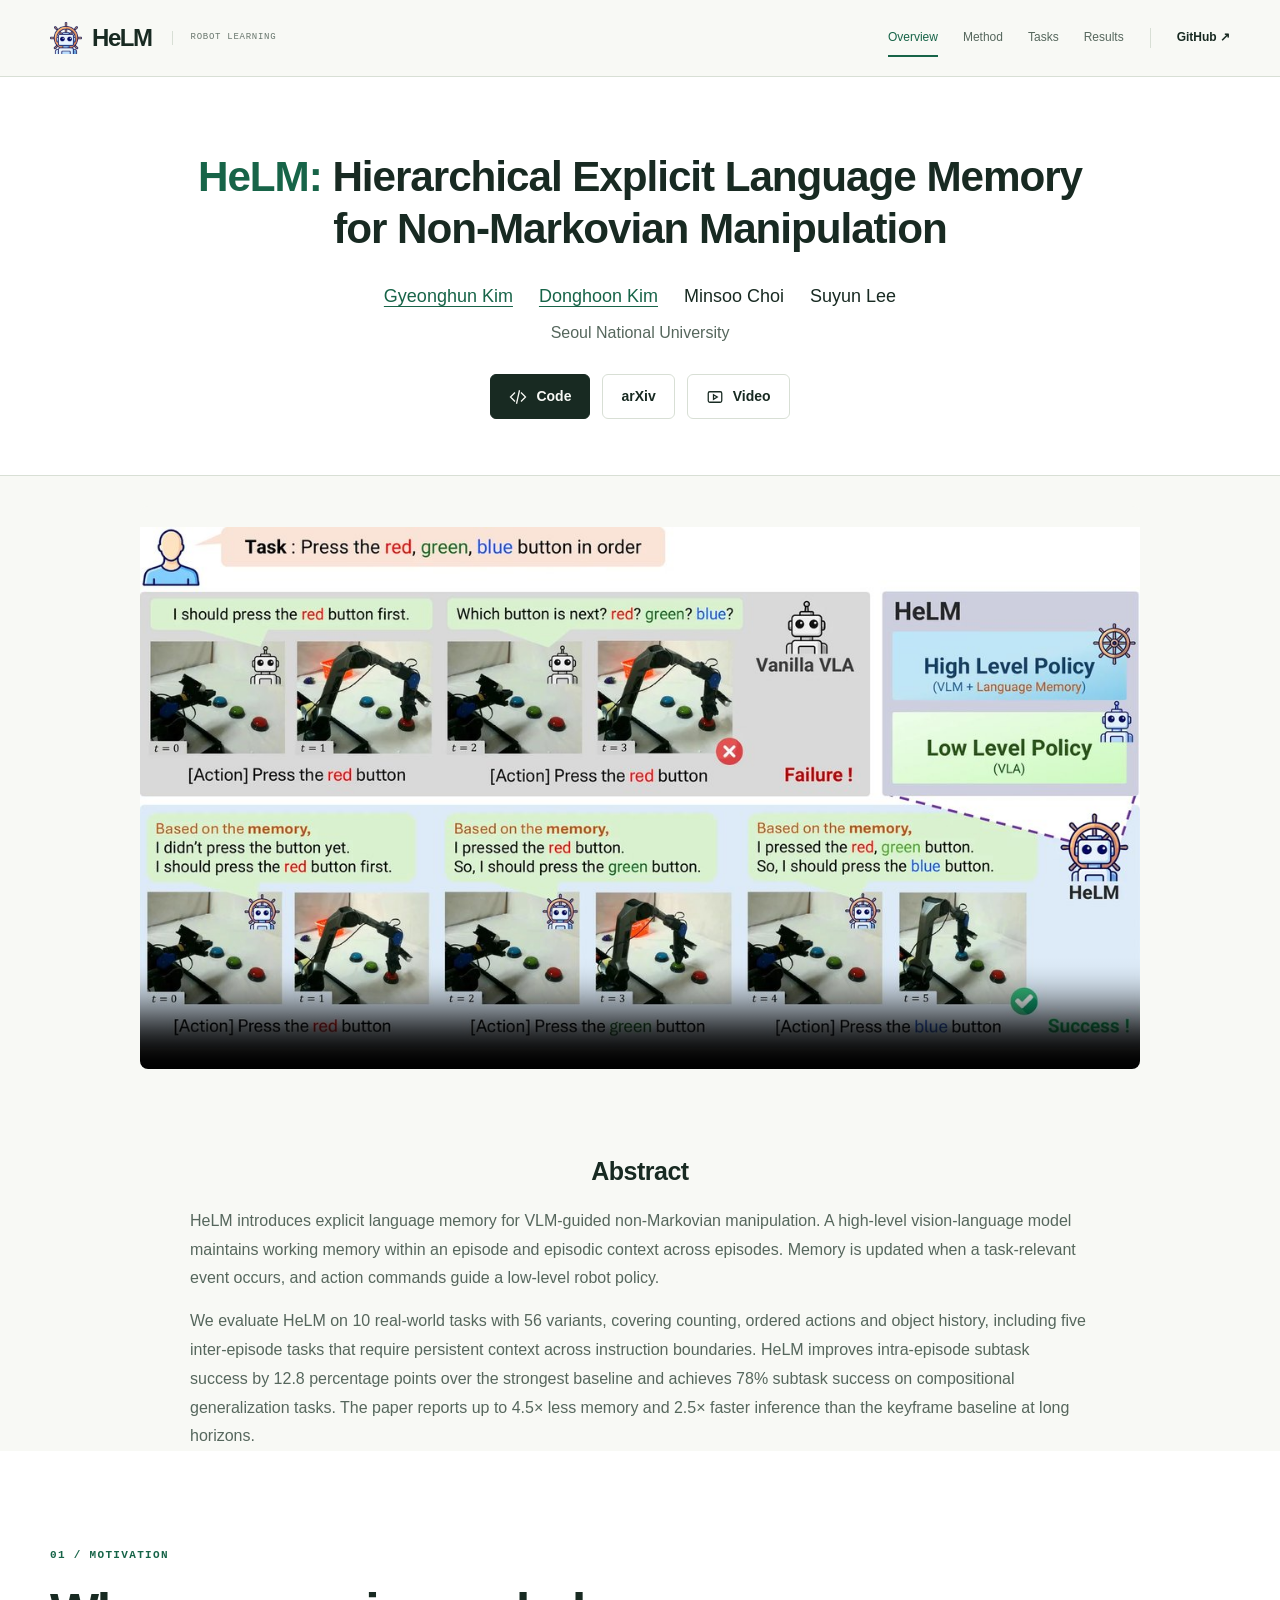
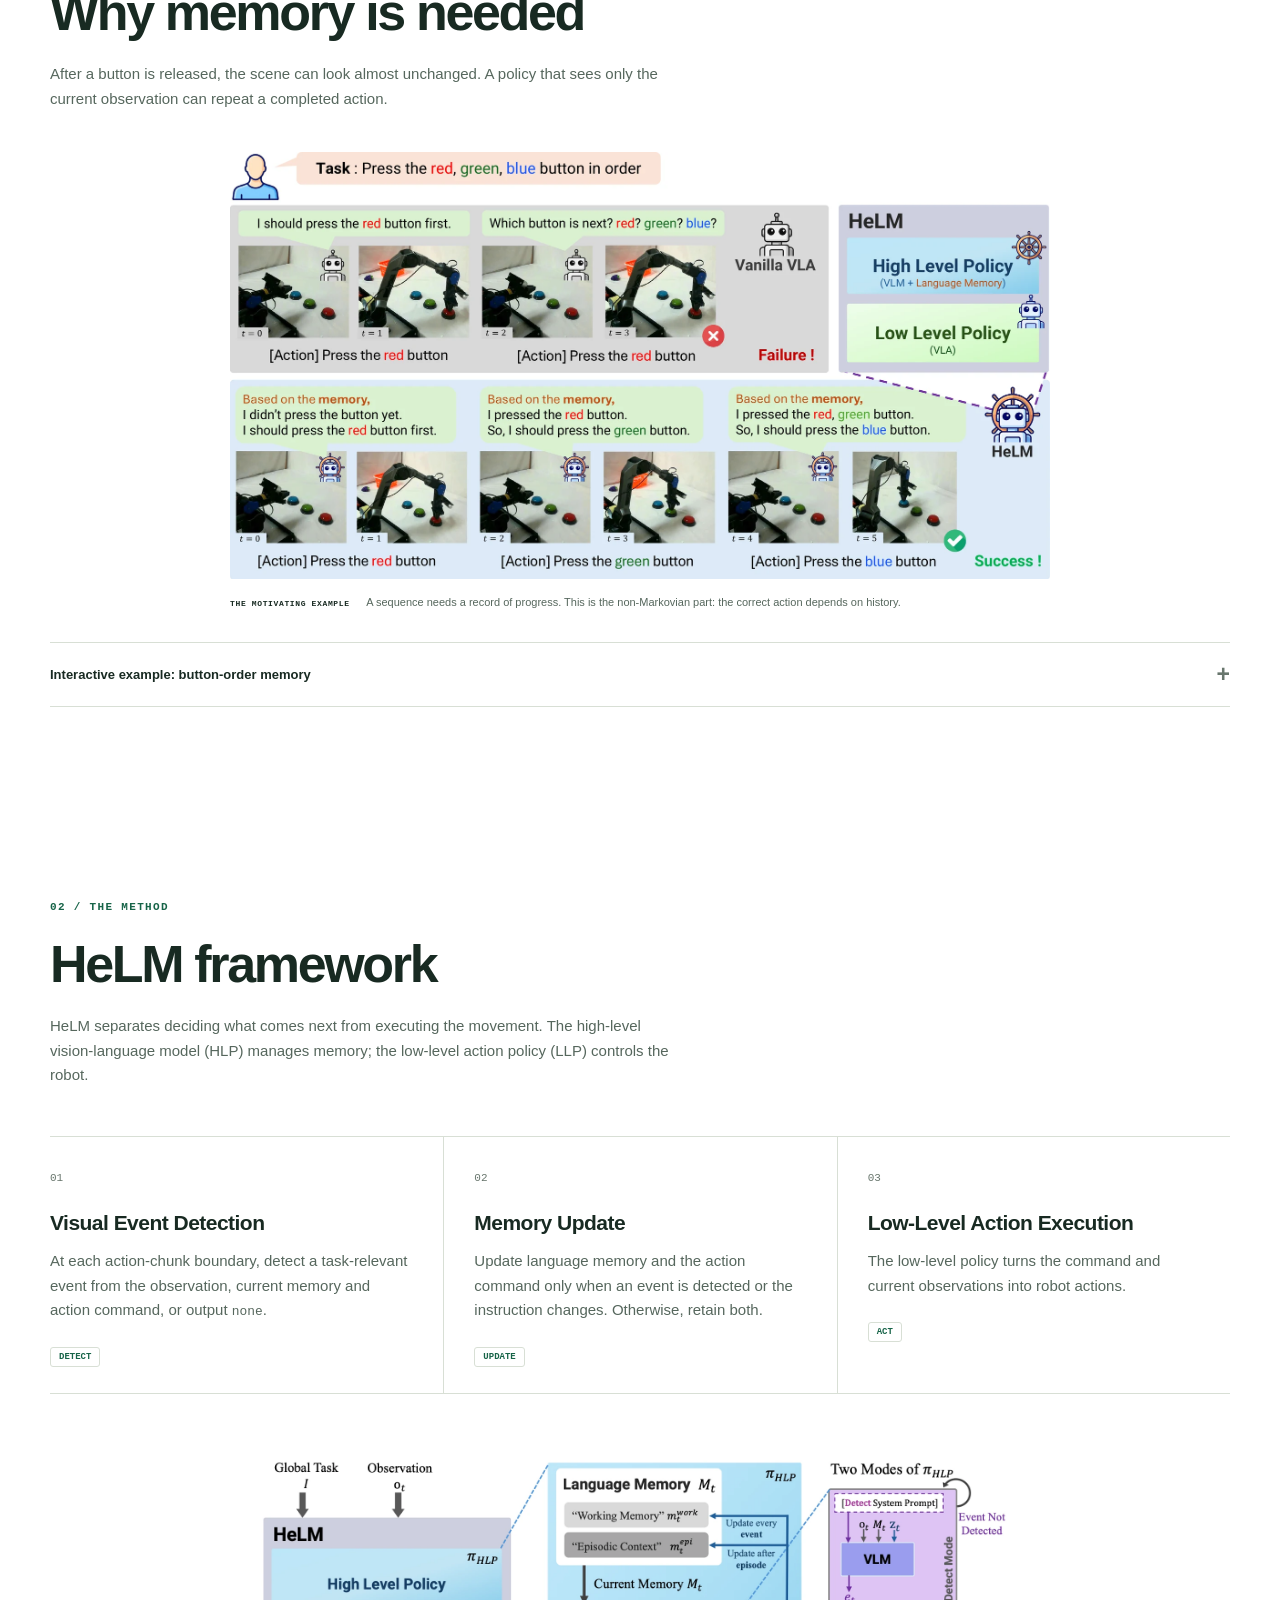
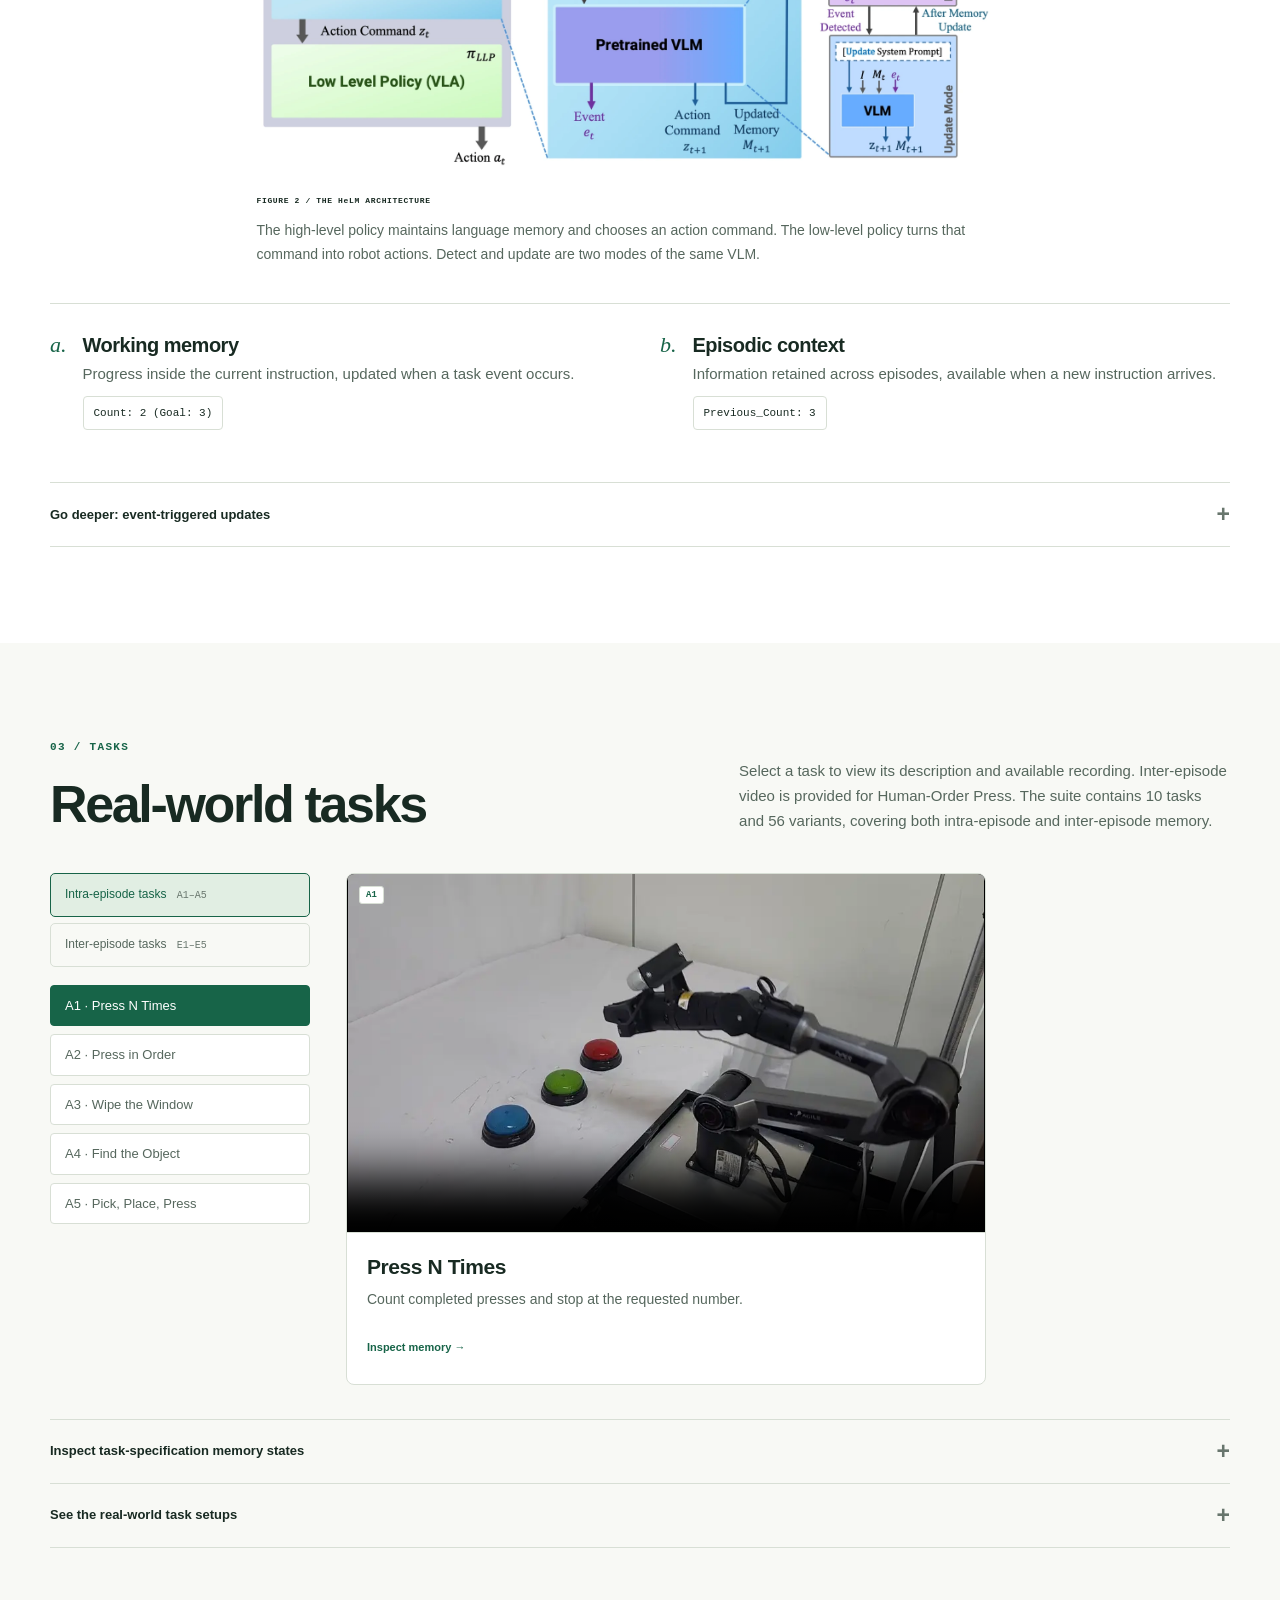
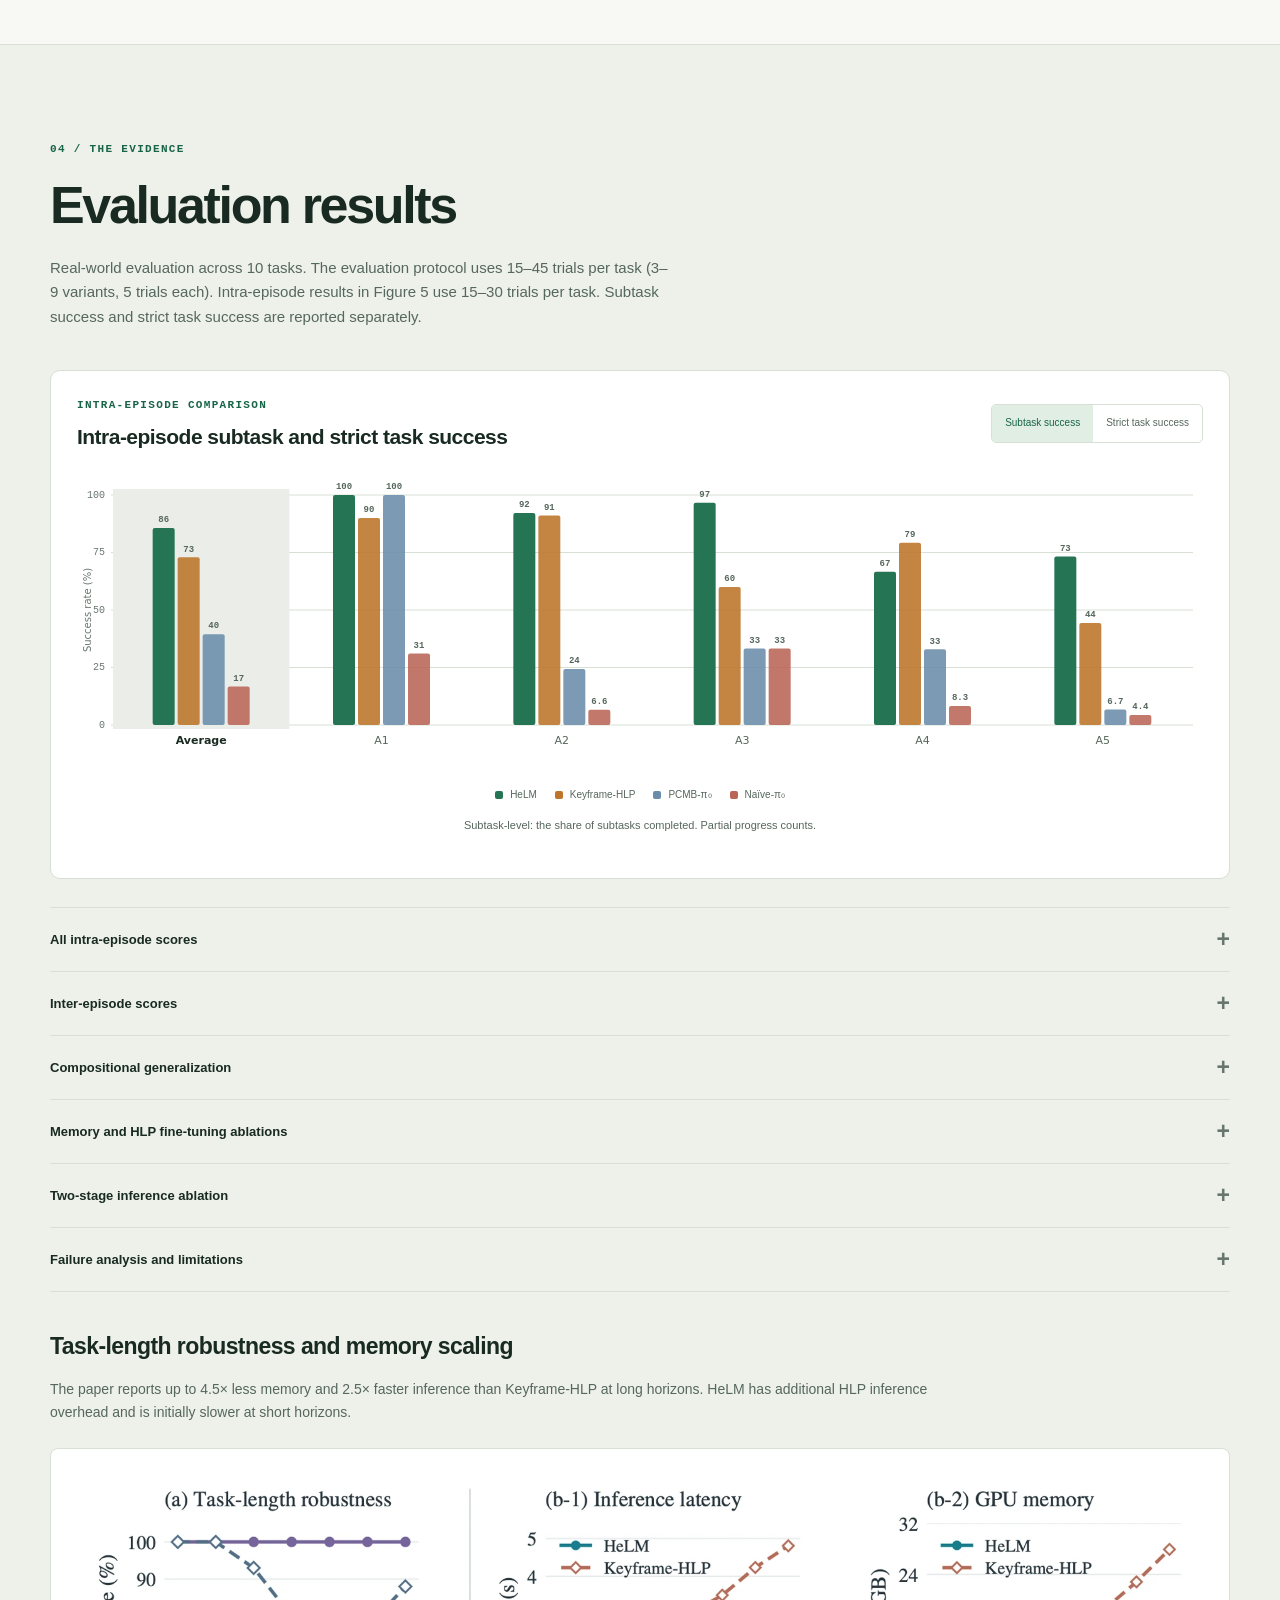
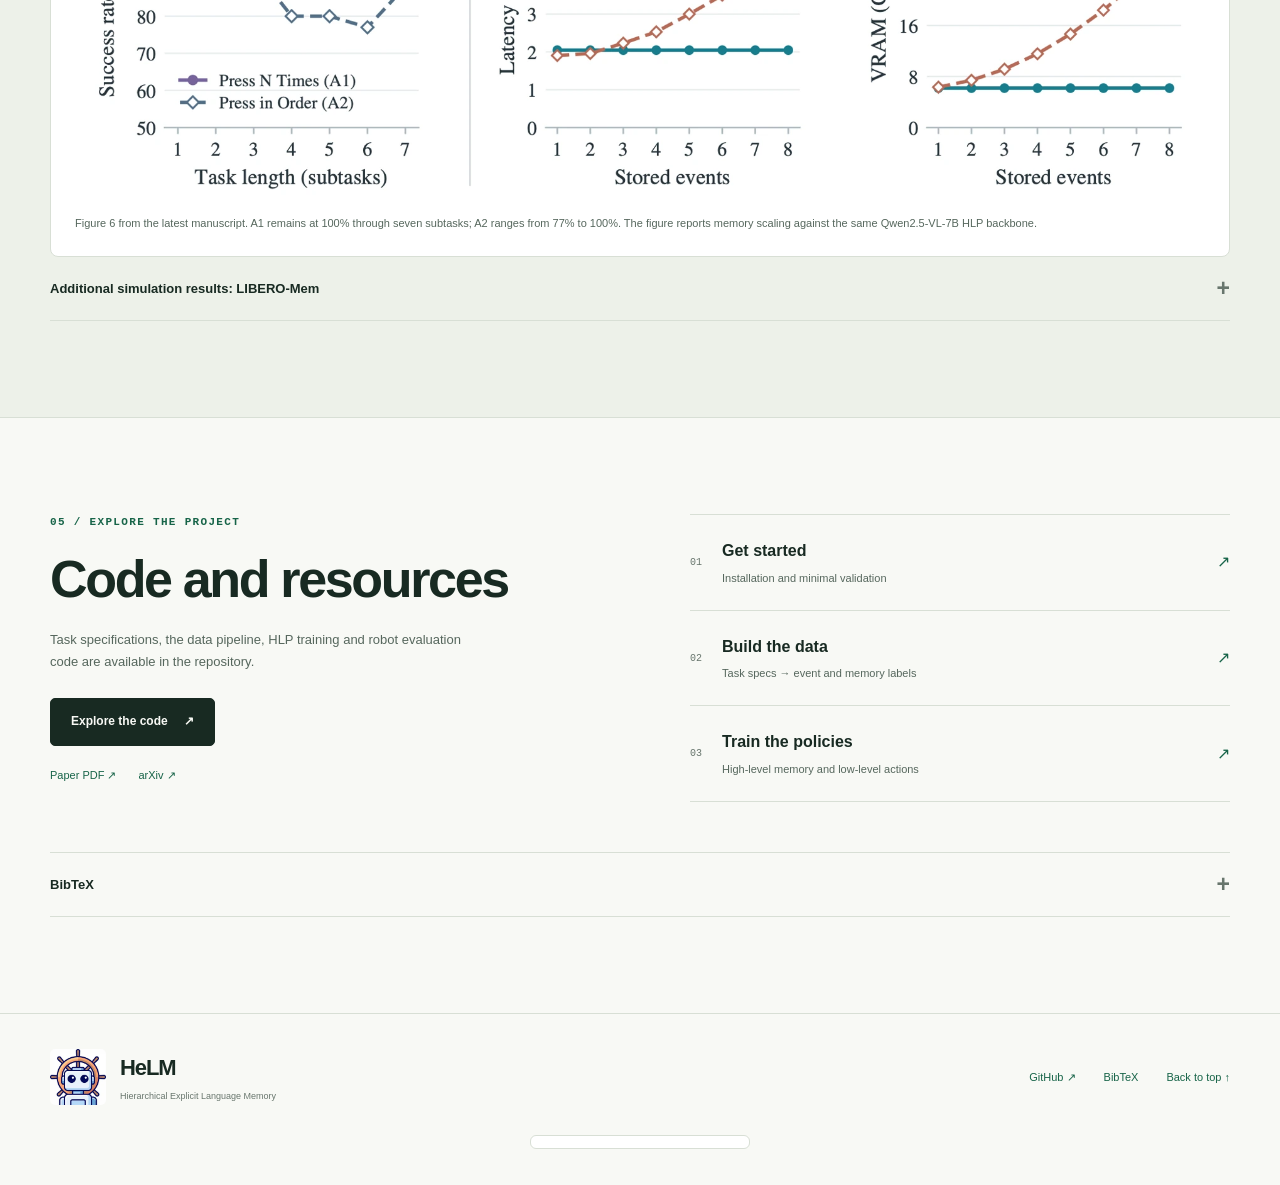
==== docs/index.html @ 1fb37752 "Refine HeLM project page layout and method terminology" ====
<!DOCTYPE html>
<html lang="en">
<head>
<meta charset="utf-8">
<meta name="viewport" content="width=device-width, initial-scale=1">
<meta name="color-scheme" content="light">
<title>HeLM: Hierarchical Explicit Language Memory for Non-Markovian Manipulation</title>
<meta name="description" content="HeLM establishes explicit natural language as a memory representation for VLA-based robot manipulation, with a working-episodic structure and event-triggered updates.">

<!-- og:image must be an absolute URL — scrapers do not resolve relative paths.
     It is also a JPEG rather than the WebP source, since some scrapers
     (LinkedIn in particular) still do not render WebP previews. -->
<meta property="og:type" content="website">
<meta property="og:url" content="https://kimspacehuni.github.io/HeLM/">
<meta property="og:title" content="HeLM: Hierarchical Explicit Language Memory for Non-Markovian Manipulation">
<meta property="og:description" content="Explicit language as a memory representation for VLA-based manipulation. 12.8 percentage points higher intra-episode subtask success than the strongest baseline, 78% compositional generalization, and up to 4.5x less memory at long horizons.">
<meta property="og:image" content="https://kimspacehuni.github.io/HeLM/static/images/og_card.jpg">
<meta property="og:image:width" content="1200">
<meta property="og:image:height" content="626">
<meta property="og:image:alt" content="A vanilla VLA presses the red button twice and fails, while HeLM tracks progress in language memory and completes the red-green-blue sequence.">
<meta name="twitter:card" content="summary_large_image">


<link rel="stylesheet" href="static/css/style.css?v=layout-20261103">
<link rel="icon" type="image/png" href="static/images/favicon.png">
</head>
<body>
<a class="skip-link" href="#main">Skip to content</a>
<nav id="nav" aria-label="Main navigation">
  <div class="nav-inner">
    <a class="nav-brand" href="#top" aria-label="HeLM home"><img class="brand-mascot" src="static/images/mascot-mark.webp" width="32" height="32" alt="">HeLM<span class="brand-caption">ROBOT LEARNING</span></a>
    <div class="nav-links">
      <a href="#overview">Overview</a><a href="#method">Method</a><a href="#tasks">Tasks</a><a href="#results">Results</a>
    </div>
    <a class="nav-code" href="https://github.com/kimspacehuni/HeLM">GitHub <span aria-hidden="true">↗</span></a>
  </div>
</nav>
<main id="main" tabindex="-1">
<header class="hero" id="top">
  <div class="wrap paper-header">
    <h1 class="paper-title"><span class="paper-title-line"><span class="paper-acronym">HeLM:</span> Hierarchical Explicit Language Memory</span> <span class="paper-title-line">for Non-Markovian Manipulation</span></h1>
    <div class="paper-authors" aria-label="Authors"><a href="https://kimspacehuni.github.io/">Gyeonghun Kim</a><a href="https://scholar.google.com/citations?user=FKPOG1EAAAAJ&amp;hl=ko&amp;oi=sra">Donghoon Kim</a><span>Minsoo Choi</span><span>Suyun Lee</span></div><p class="paper-affiliation">Seoul National University</p>
    <div class="paper-links" aria-label="Paper resources">
      <a class="btn primary" href="https://github.com/kimspacehuni/HeLM"><svg viewBox="0 0 24 24" aria-hidden="true" fill="none" stroke="currentColor" stroke-width="1.7"><path d="m8 6-6 6 6 6M16 6l6 6-6 6M14 3l-4 18"/></svg>Code</a>
      <a class="btn paper-video" id="link-arxiv" href="https://arxiv.org/abs/2611.02660">arXiv</a>
      <a class="btn paper-video" href="#video"><svg viewBox="0 0 24 24" aria-hidden="true" fill="none" stroke="currentColor" stroke-width="1.7"><rect x="3" y="5" width="18" height="14" rx="2"/><path d="m10 9 5 3-5 3z"/></svg>Video</a>
    </div>
  </div>
</header>

<section id="video" class="section featured-demo" aria-label="HeLM demo video">
  <div class="wrap"><div class="video-frame"><video controls preload="none" playsinline width="1280" height="720" poster="static/images/og_card.jpg" aria-label="HeLM demo video"><source src="static/videos/helm_demo.mp4" type="video/mp4">Your browser does not support embedded video. <a href="static/videos/helm_demo.mp4">Download the demo video.</a></video></div></div>
</section>


<section id="overview" class="paper-overview">
  <div class="wrap abstract-content">
    <h2>Abstract</h2>
    <p>HeLM introduces explicit language memory for VLM-guided non-Markovian manipulation. A high-level vision-language model maintains working memory within an episode and episodic context across episodes. Memory is updated when a task-relevant event occurs, and action commands guide a low-level robot policy.</p>
    <p>We evaluate HeLM on 10 real-world tasks with 56 variants, covering counting, ordered actions and object history, including five inter-episode tasks that require persistent context across instruction boundaries. HeLM improves intra-episode subtask success by 12.8 percentage points over the strongest baseline and achieves 78% subtask success on compositional generalization tasks. The paper reports up to 4.5× less memory and 2.5× faster inference than the keyframe baseline at long horizons.</p>
  </div>
</section>

<section id="problem" class="section motivation">
  <div class="wrap">
    <div class="section-heading"><p class="eyebrow">01 / MOTIVATION</p><h2>Why memory is needed</h2><p>After a button is released, the scene can look almost unchanged. A policy that sees only the current observation can repeat a completed action.</p></div>
    <figure class="paper-figure"><img src="static/figures/fig1_teaser.webp" alt="A vanilla policy repeats the red-button press, while HeLM remembers completed presses and follows the red, green, blue order." width="1800" height="939" loading="lazy"><figcaption><span class="figure-tag">THE MOTIVATING EXAMPLE</span> A sequence needs a record of progress. This is the non-Markovian part: the correct action depends on history.</figcaption></figure>
    <details class="research-detail sequence-example">
      <summary>Interactive example: button-order memory <span aria-hidden="true">+</span></summary>
      <div class="detail-content example-layout"><div class="example-explanation"><h3>Progress determines the next action</h3><p>The instruction stays the same: press red, green, then blue. Select a step to see how the memory records completed presses and changes the next command.</p><p class="small-note">Photographs illustrate the selected button action. Progress and commands follow the task specification; photos are not synchronized rollout frames.</p></div>
    <div class="sequence-demo" role="region" aria-label="Button sequence example">
      <div class="demo-topline"><span><span class="live-dot"></span> TASK-SPECIFICATION EXAMPLE</span><span class="mono">A2 / RGB</span></div>
      <div class="demo-instruction">“Press <span class="word-red">red</span>, <span class="word-green">green</span>, then <span class="word-blue">blue</span>.”</div>
      <div class="hero-scene"><div id="hero-scene"></div></div>
      <div class="hero-memory" aria-live="polite" aria-atomic="true">
        <div class="memory-label"><span class="status-dot"></span> WHAT HeLM REMEMBERS</div>
        <p id="hero-progress">Progress: red</p>
        <div class="next-action"><span>Next action</span><strong id="hero-action">Press the green button <span aria-hidden="true">→</span></strong></div>
      </div>
      <div class="hero-stepper" role="group" aria-label="Example sequence step">
        <button type="button" data-hero-step="0" aria-pressed="false">Start</button>
        <button type="button" data-hero-step="1" aria-pressed="true">After red</button>
        <button type="button" data-hero-step="2" aria-pressed="false">After green</button>
        <button type="button" data-hero-step="3" aria-pressed="false">Done</button>
      </div>
      <p class="demo-hint">Select a step. The memory changes the next action.</p>
    </div>
      </div>
    </details>
  </div>
</section>

<section id="method" class="section method-section">
  <div class="wrap">
    <div class="section-heading"><p class="eyebrow">02 / THE METHOD</p><h2>HeLM framework</h2><p>HeLM separates deciding what comes next from executing the movement. The high-level vision-language model (HLP) manages memory; the low-level action policy (LLP) controls the robot.</p></div>
    <ol class="method-steps"><li><span class="step-number">01</span><h3>Visual Event Detection</h3><p>At each action-chunk boundary, detect a task-relevant event from the observation, current memory and action command, or output <code>none</code>.</p><span class="step-tag">DETECT</span></li><li><span class="step-number">02</span><h3>Memory Update</h3><p>Update language memory and the action command only when an event is detected or the instruction changes. Otherwise, retain both.</p><span class="step-tag">UPDATE</span></li><li><span class="step-number">03</span><h3>Low-Level Action Execution</h3><p>The low-level policy turns the command and current observations into robot actions.</p><span class="step-tag">ACT</span></li></ol>
    <figure class="method-figure">
      <div class="figure-scroll">
        <img src="static/figures/fig2_arch.webp" alt="HeLM architecture from the paper: the high-level policy reads the instruction, current observation and language memory, then sends action commands to the low-level VLA policy. Working memory tracks events; episodic context carries information across episodes. The shared VLM uses detect mode to watch for events and update mode to revise memory and the next command." width="1800" height="746" loading="lazy">
      </div>
      <figcaption><div><span class="figure-tag">FIGURE 2 / THE HeLM ARCHITECTURE</span><p>The high-level policy maintains language memory and chooses an action command. The low-level policy turns that command into robot actions. Detect and update are two modes of the same VLM.</p></div></figcaption>
    </figure>
    <div class="memory-definitions"><div class="memory-definition"><span class="definition-index">a.</span><div><h3>Working memory</h3><p>Progress inside the current instruction, updated when a task event occurs.</p><code>Count: 2 (Goal: 3)</code></div></div><div class="memory-definition"><span class="definition-index">b.</span><div><h3>Episodic context</h3><p>Information retained across episodes, available when a new instruction arrives.</p><code>Previous_Count: 3</code></div></div></div>
    <details class="research-detail"><summary>Go deeper: event-triggered updates <span aria-hidden="true">+</span></summary><div class="detail-content"><p>Detect mode emits a task-relevant event or <code>none</code>. Update mode runs when an event is detected or the global instruction changes. Working memory tracks the current task; episodic context carries information across task boundaries.</p><figure class="paper-figure"><img src="static/figures/fig3_loop.webp" alt="Detect and update calls across episodes, with working memory and episodic context updated at task events." width="1800" height="644" loading="lazy"><figcaption>The evaluation loop across intra-episode and inter-episode tasks.</figcaption></figure></div></details>
  </div>
</section>





<section id="tasks" class="section">
  <div class="wrap">
    <div class="section-heading heading-split"><div><p class="eyebrow">03 / TASKS</p><h2>Real-world tasks</h2></div><p>Select a task to view its description and available recording. Inter-episode video is provided for Human-Order Press. The suite contains 10 tasks and 56 variants, covering both intra-episode and inter-episode memory.</p></div>
    <div class="task-browser">
    <div class="task-sidebar">
    <div class="tabs" role="group" aria-label="Filter evaluation tasks"><button class="tab" type="button" data-filter="intra" aria-pressed="true">Intra-episode tasks <span>A1–A5</span></button><button class="tab" type="button" data-filter="inter" aria-pressed="false">Inter-episode tasks <span>E1–E5</span></button></div>
    <div id="task-choices" class="task-choices" role="group" aria-label="Choose one task"></div>
    </div>
    <div class="task-stage" id="task-grid"></div>
    </div>
    <noscript><p>A1–A5: counting, button order, window wiping, drawer search and pick/place/press. E1–E5: cumulative counting, human-demonstrated order, remaining-window wiping, remembered object location and original-position restoration.</p></noscript>

    <details id="memory" class="research-detail task-memory"><summary>Inspect task-specification memory states <span aria-hidden="true">+</span></summary><div class="detail-content"><p class="small-note">Select “Inspect memory” on a task to see its instructions, progress and memory states. These are task-specification examples, separate from the recorded videos. This explorer contains 51 repository variants; the paper evaluates 56 variants.</p>
    <div class="inspector" id="inspector" tabindex="0" role="region" aria-label="Interactive task memory explorer">
      <div class="insp-tabs" id="insp-tabs"></div>

      <div class="insp-head">
        <select id="insp-variant" aria-label="Task variant"></select>
        <div class="insp-instruction" id="insp-instruction" data-ep="Episode 1"></div>
      </div>

      <div class="insp-body">
        <div class="insp-scene"><div id="insp-scene"></div></div>
        <div class="insp-mem" id="insp-mem"></div>
      </div>

      <div class="insp-timeline" id="insp-timeline"></div>
      <div class="insp-controls">
        <button id="insp-play" type="button" aria-pressed="false" title="Play" aria-label="Play memory sequence">▶</button>
        <span class="insp-hint">Choose a task and variant. Play the sequence or select a step; use ← → when focused.</span>
      </div>
    </div>
    <p class="small-note explorer-note">Reference photographs switch to matching actions or outcomes when available; they are not synchronized rollout frames. Window regions use the robot’s frame. Missing drawer-specific photographs are marked as setup references. Progress and memory follow the task specifications. Playback timing is illustrative. For cross-episode memory, try E1 and follow the new-instruction marker.</p>
    </div></details>
    <details class="research-detail"><summary>See the real-world task setups <span aria-hidden="true">+</span></summary><div class="detail-content"><figure class="paper-figure"><img src="static/figures/fig4_tasksuite.webp" alt="Real-world setups for five intra-episode tasks and five inter-episode tasks." width="1800" height="876" loading="lazy"><figcaption>Top: Intra-episode tasks (A1–A5). Bottom: Inter-episode tasks (E1–E5).</figcaption></figure></div></details>
  </div>
</section>

<section id="results" class="section tinted">
  <div class="wrap">
    <div class="section-heading"><p class="eyebrow">04 / THE EVIDENCE</p><h2>Evaluation results</h2><p>Real-world evaluation across 10 tasks. The evaluation protocol uses 15–45 trials per task (3–9 variants, 5 trials each). Intra-episode results in Figure 5 use 15–30 trials per task. Subtask success and strict task success are reported separately.</p></div>

    <div class="result-chart-panel"><div class="chart-heading"><div><p class="eyebrow">INTRA-EPISODE COMPARISON</p><h3>Intra-episode subtask and strict task success</h3></div><div class="seg" role="group" aria-label="Success metric"><button type="button" data-metric="0" aria-pressed="true">Subtask success</button><button type="button" data-metric="1" aria-pressed="false">Strict task success</button></div></div><canvas id="chart-success" role="img" aria-label="Subtask and strict success rates for HeLM and three baselines across A1 to A5"></canvas><div class="legend"><span><i class="legend-ours"></i>HeLM</span><span><i class="legend-key"></i>Keyframe-HLP</span><span><i class="legend-pcmb"></i>PCMB-π₀</span><span><i class="legend-naive"></i>Naïve-π₀</span></div><p class="diagram-note" id="chart-success-note" aria-live="polite"></p></div>
    <details class="research-detail"><summary>All intra-episode scores <span aria-hidden="true">+</span></summary><div class="detail-content"><div class="table-scroll"><table><caption>Subtask-level success rate (%), paper Fig. 5</caption><thead><tr><th scope="col">Method</th><th scope="col">A1</th><th scope="col">A2</th><th scope="col">A3</th><th scope="col">A4</th><th scope="col">A5</th><th scope="col">Avg.</th></tr></thead><tbody><tr class="ours"><th scope="row">HeLM</th><td>100</td><td>92.2</td><td>96.6</td><td>66.6</td><td>73.3</td><td>85.7</td></tr><tr><th scope="row">Keyframe-HLP</th><td>90★</td><td>91.1</td><td>60</td><td>79.2★</td><td>44.4</td><td>72.9</td></tr><tr><th scope="row">PCMB-π₀</th><td>100</td><td>24.4</td><td>33.3</td><td>32.9</td><td>6.7</td><td>39.5</td></tr><tr><th scope="row">Naïve-π₀</th><td>31.1</td><td>6.6</td><td>33.3</td><td>8.3</td><td>4.4</td><td>16.7</td></tr></tbody></table></div><p class="footnote">★ Keyframe-HLP fails to detect termination. Subtask scores count partial progress; use the chart’s strict metric for ordered completion and stopping.</p></div></details>
    <details class="research-detail"><summary>Inter-episode scores <span aria-hidden="true">+</span></summary><div class="detail-content">    <div class="table-scroll">
      <table>
        <thead>
          <tr><th>Method</th><th>E1</th><th>E2</th><th>E3</th><th>E4</th><th>E5</th><th>Avg.</th></tr>
        </thead>
        <tbody>
          <tr class="ours"><td>HeLM (Ours)</td><td>90.5</td><td>87.7</td><td>90</td><td>80</td><td>97.7</td><td class="avg">89.2</td></tr>
          <tr><td>Keyframe-HLP</td><td>27.6★</td><td>0</td><td>33.3</td><td>0</td><td>22.2</td><td class="avg">16.6</td></tr>
        </tbody>
      </table>
    </div>
    <p class="footnote">
      ★ Keyframe-HLP fails to detect termination. PCMB-<em>π</em><sub>0</sub> and
      Naïve-<em>π</em><sub>0</sub> are excluded here: they reset internal state at episode boundaries and
      have no mechanism for cross-episode context.
    </p>

</div></details>
    <details class="research-detail"><summary>Compositional generalization <span aria-hidden="true">+</span></summary><div class="detail-content">    <p>
      The LLP is fine-tuned to execute specific action commands, but the HLP receives no task-specific
      finetuning for these compositions — e.g. counting to five when training only covered up to three,
      or grounding an object never seen during training.
    </p>
    <div class="table-scroll">
      <table>
        <thead>
          <tr><th>Method</th><th>A1′</th><th>A2′</th><th>A3′</th><th>A4′</th><th>A5′</th><th>Avg.</th></tr>
        </thead>
        <tbody>
          <tr class="ours"><td>HeLM (Ours)</td><td>100</td><td>95</td><td>67</td><td>67</td><td>61</td><td class="avg">78</td></tr>
          <tr><td>Keyframe-HLP</td><td>100★</td><td>63.9</td><td>77.8</td><td>38.9★</td><td>48.1★</td><td class="avg">65.7</td></tr>
        </tbody>
      </table>
    </div>
    <p class="footnote">★ Keyframe-HLP fails to detect termination in A1′, A4′, and A5′.</p>

</div></details>
<details class="research-detail"><summary>Memory and HLP fine-tuning ablations <span aria-hidden="true">+</span></summary><div class="detail-content"><div class="table-scroll"><table><caption>Table 2 · LIBERO-Mem task success (%)</caption><thead><tr><th scope="col">Method</th><th scope="col">T1–T2</th><th scope="col">T3–T8</th><th scope="col">T9–T10</th><th scope="col">Avg.</th></tr></thead><tbody><tr><th scope="row">π₀.₅</th><td>65</td><td>10</td><td>87.5</td><td>36.5</td></tr><tr><th scope="row">π₀.₅ + HLP (w/o memory)</th><td>27.5</td><td>0</td><td>32.5</td><td>12</td></tr><tr><th scope="row">π₀.₅ + HLP + memory (w/o FT)</th><td>5</td><td>0</td><td>37.5</td><td>8.5</td></tr><tr class="ours"><th scope="row">HeLM (Ours)</th><td>67.5</td><td>45.8</td><td>87.5</td><td>58.5</td></tr></tbody></table></div><p class="footnote">All configurations use π₀.₅ as LLP. T3–T8 require persistent temporal state tracking. A shared Qwen2.5-VL-7B HLP is trained using 100 demonstrations per task; evaluation uses 20 held-out rollouts per task.</p></div></details>
<details class="research-detail"><summary>Two-stage inference ablation <span aria-hidden="true">+</span></summary><div class="detail-content"><div class="table-scroll"><table><caption>Table 3 · Real-world intra-episode subtask success (%)</caption><thead><tr><th scope="col">Method</th><th scope="col">A1</th><th scope="col">A2</th><th scope="col">A3</th><th scope="col">A4</th><th scope="col">A5</th><th scope="col">Avg.</th></tr></thead><tbody><tr><th scope="row">HeLM w/ one-stage inference</th><td>100</td><td>81.5</td><td>22.2</td><td>86.8</td><td>48.1</td><td>67.7</td></tr><tr class="ours"><th scope="row">HeLM (Ours)</th><td>100</td><td>92.2</td><td>96.6</td><td>66.6</td><td>73.3</td><td>85.7</td></tr></tbody></table></div></div></details>
<details class="research-detail"><summary>Failure analysis and limitations <span aria-hidden="true">+</span></summary><div class="detail-content"><p>Among HeLM failures, Detection accounts for 64.1%, Low-Level Execution for 31.2%, and Order for 4.7%; no Termination failures were observed. Detection errors can cause incorrect memory updates that the framework cannot self-correct.</p><p>The evaluation uses predefined task-relevant events and focuses on discrete state changes. Synchronous HLP invocation may miss events within an LLP chunk. The benefit of separating working and episodic memory, relative to a single persistent memory, remains to be evaluated.</p></div></details>
    <div class="paper-scaling"><h3>Task-length robustness and memory scaling</h3><p>The paper reports up to 4.5× less memory and 2.5× faster inference than Keyframe-HLP at long horizons. HeLM has additional HLP inference overhead and is initially slower at short horizons.</p><figure class="paper-figure"><img src="static/figures/fig6_scaling.webp" alt="Paper Figure 6: success across longer task sequences, inference latency and GPU memory as stored events increase." width="1800" height="520" loading="lazy"><figcaption>Figure 6 from the latest manuscript. A1 remains at 100% through seven subtasks; A2 ranges from 77% to 100%. The figure reports memory scaling against the same Qwen2.5-VL-7B HLP backbone.</figcaption></figure></div>
    <details class="research-detail"><summary>Additional simulation results: LIBERO-Mem <span aria-hidden="true">+</span></summary><div class="detail-content">    <p>
      As a complement to the real-robot experiments, we ran HeLM on the LIBERO-Mem benchmark against
      π₀.₅ and published memory-augmented baselines. Full per-task results are reported in Table 11; memory and HLP fine-tuning ablations are reported in Table 2.
    </p>
    <div class="table-scroll">
      <table>
        <thead>
          <tr>
            <th>Method</th><th>T1</th><th>T2</th><th>T3</th><th>T4</th><th>T5</th>
            <th>T6</th><th>T7</th><th>T8</th><th>T9</th><th>T10</th><th>Avg.</th>
          </tr>
        </thead>
        <tbody>
          <tr class="ours"><td>HeLM (Ours)</td><td>75.0</td><td>60.0</td><td>75.0</td><td>55.0</td><td>65.0</td><td>25.0</td><td>45.0</td><td>10.0</td><td>85.0</td><td>90.0</td><td class="avg">58.5</td></tr>
          <tr><td><em>π</em><sub>0.5</sub></td><td>50.0</td><td>80.0</td><td>15.0</td><td>20.0</td><td>15.0</td><td>5.0</td><td>0.0</td><td>5.0</td><td>85.0</td><td>90.0</td><td class="avg">36.5</td></tr>
          <tr><td>Naive E-SlotSSM</td><td>50.0</td><td>0.0</td><td>33.3</td><td>0.0</td><td>14.3</td><td>0.0</td><td>0.0</td><td>0.0</td><td>30.0</td><td>20.0</td><td class="avg">14.8</td></tr>
          <tr><td>SlotVLA (h=1)</td><td>0.0</td><td>0.0</td><td>0.0</td><td>0.0</td><td>0.0</td><td>0.0</td><td>0.0</td><td>0.0</td><td>0.0</td><td>0.0</td><td class="avg">0.0</td></tr>
          <tr><td>SlotVLA (h=8)</td><td>50.0</td><td>0.0</td><td>0.0</td><td>0.0</td><td>0.0</td><td>0.0</td><td>0.0</td><td>0.0</td><td>0.0</td><td>0.0</td><td class="avg">5.0</td></tr>
          <tr><td><em>π</em><sub>0</sub> (h=1)</td><td>50.0</td><td>0.0</td><td>0.0</td><td>0.0</td><td>0.0</td><td>0.0</td><td>0.0</td><td>0.0</td><td>0.0</td><td>0.0</td><td class="avg">5.0</td></tr>
        </tbody>
      </table>
    </div>
    <p class="footnote">
      Baseline rows for <em>π</em><sub>0</sub>, SlotVLA, and Naive E-SlotSSM are taken from the
      LIBERO-Mem paper. In T9–T10, the wrist camera can reveal basket contents, weakening the intended memory requirement (Appendix F.3).
    </p></div></details>
  </div>
</section>

<section id="resources" class="section resources-section">
  <div class="wrap">
    <div class="resource-layout"><div><p class="eyebrow">05 / EXPLORE THE PROJECT</p><h2>Code and resources</h2><p>Task specifications, the data pipeline, HLP training and robot evaluation code are available in the repository.</p><a class="btn primary" href="https://github.com/kimspacehuni/HeLM">Explore the code <span aria-hidden="true">↗</span></a><div class="publication-status"><a id="link-paper" href="https://arxiv.org/pdf/2611.02660">Paper PDF ↗</a><a href="https://arxiv.org/abs/2611.02660">arXiv ↗</a></div></div><div class="repo-paths"><a href="https://github.com/kimspacehuni/HeLM#installation"><span>01</span><div><strong>Get started</strong><p>Installation and minimal validation</p></div><b aria-hidden="true">↗</b></a><a href="https://github.com/kimspacehuni/HeLM/tree/main/helm_datasets"><span>02</span><div><strong>Build the data</strong><p>Task specs → event and memory labels</p></div><b aria-hidden="true">↗</b></a><a href="https://github.com/kimspacehuni/HeLM/tree/main/train"><span>03</span><div><strong>Train the policies</strong><p>High-level memory and low-level actions</p></div><b aria-hidden="true">↗</b></a></div></div>
    <details class="research-detail citation" id="bibtex"><summary>BibTeX <span aria-hidden="true">+</span></summary><div class="detail-content"><p class="small-note">Author order and title follow the manuscript. Available as arXiv:2611.02660.</p><pre class="bibtex">@misc{helm2026,
  author = {Kim, Gyeonghun and Kim, Donghoon and Choi, Minsoo and Lee, Suyun},
  title = {HeLM: Hierarchical Explicit Language Memory for Non-Markovian Manipulation},
  year  = {2026},
  eprint = {2611.02660},
  archivePrefix = {arXiv},
  url = {https://arxiv.org/abs/2611.02660}
}</pre></div></details>
  </div>
</section>
</main>
<footer><div class="wrap"><div class="footer-line"><a class="footer-brand" href="#top"><img src="static/images/mascot-signature.webp" width="56" height="56" alt="" loading="lazy" decoding="async"><span class="footer-wordmark">HeLM<span>Hierarchical Explicit Language Memory</span></span></a><div><a href="https://github.com/kimspacehuni/HeLM">GitHub ↗</a><a href="#bibtex">BibTeX</a><a href="#top">Back to top ↑</a></div></div>
    <div class="visitor-map">
      <script type="text/javascript" id="mapmyvisitors"
              src="https://mapmyvisitors.com/map.js?d=zyACUZDSkuwMUGC7j7OLKvxJfzu4zt9VYG7eCGiAVt4&cl=ffffff&w=a"></script>
    </div>
</div></footer>
<script src="static/js/viz.js"></script>
<script src="static/js/scene.js"></script>
<script src="static/js/traces.js?v=task-selector-20261102"></script>
<script src="static/js/hero.js"></script>
<script src="static/js/inspector.js?v=task-selector-20261102"></script>
<script src="static/js/charts.js?v=task-selector-20261102"></script>
<script src="static/js/main.js?v=task-selector-20261102"></script>
<script src="static/js/videos.js?v=task-selector-20261102"></script>
</body>
</html>
---- docs/static/css/style.css ----
/* HeLM: an introduction first, research detail on demand. */
:root {

  color-scheme: light;
  --bg: #f8f9f5; --bg-soft: #edf1e9; --bg-card: #fff; --fg: #182a22;
  --fg-muted: #56675d; --fg-faint: #68766d; --border: #d8dfd5;
  --accent: #176448; --accent-soft: #e1eee3; --ours: #176448;
  --shadow: 0 18px 56px -32px #18372735; --radius: 12px; --maxw: 1180px;
  --viz-track: #e9eee6; --c-ours: #257555; --c-keyframe: #bc752a;
  --c-pcmb: #6a8caa; --c-naive: #ba6557; --c-detect: #8166a5; --c-update: #257555;
  --c-blue: #477fcb; --c-green: #4a9a64; --c-red: #ce6058;
  --c-plate-white: #dfe6dd; --c-orange: #c58438; --c-banana: #d7b64b;
}
* { box-sizing: border-box; }
html { scroll-behavior: smooth; scroll-padding-top: 90px; }
body { margin: 0; background: var(--bg); color: var(--fg); font: 16px/1.65 -apple-system, BlinkMacSystemFont, "Segoe UI", Helvetica, Arial, sans-serif; -webkit-font-smoothing: antialiased; }
a { color: var(--accent); text-decoration: none; text-underline-offset: 4px; }
a:hover { text-decoration: underline; }
button, input, select { font: inherit; }
button { cursor: pointer; }
button, a, summary, input, select, [tabindex] { -webkit-tap-highlight-color: transparent; }
:focus-visible { outline: 3px solid var(--accent); outline-offset: 5px; }
::selection { color: var(--fg); background: var(--accent-soft); }
.wrap { width: min(100% - 80px, var(--maxw)); margin: 0 auto; }
h1,h2,h3,h4,p { margin: 0; }
h1,h2,h3,h4 { font-weight: 600; }
h2 { font-size: clamp(32px, 4.2vw, 52px); line-height: 1.12; letter-spacing: -.045em; }
h3 { font-size: 23px; line-height: 1.3; letter-spacing: -.025em; }
p { color: var(--fg-muted); }
p + p { margin-top: 14px; }
code,pre,.mono { font-family: "SFMono-Regular", Consolas, "Liberation Mono", monospace; }
code { font-size: .86em; }
canvas { display: block; width: 100%; }
.skip-link { position: fixed; top: 10px; left: 20px; z-index: 100; padding: 10px 20px; background: var(--bg-card); transform: translateY(-150%); }
.skip-link:focus { transform: none; }
.eyebrow { color: var(--accent); font: 600 11px/1.6 "SFMono-Regular", Consolas, monospace; letter-spacing: .12em; }
.status-dot,.live-dot { display: inline-block; width: 6px; height: 6px; margin-right: 8px; background: var(--accent); border-radius: 50%; vertical-align: 1px; }
#nav { position: sticky; top: 0; z-index: 40; background: var(--bg); border-bottom: 1px solid var(--border); }
.nav-inner { min-height: 76px; width: min(100% - 80px, var(--maxw)); margin: auto; display: flex; align-items: center; gap: 26px; }
.nav-brand { display: flex; align-items: center; gap: 10px; margin-right: auto; color: var(--fg); font-weight: 750; font-size: 24px; letter-spacing: -.06em; }
.nav-brand:hover { text-decoration: none; }
.brand-caption { margin-left: 10px; padding-left: 18px; border-left: 1px solid var(--border); font: 500 9px/1.5 "SFMono-Regular", monospace; letter-spacing: .08em; color: var(--fg-faint); }
.nav-links { display: flex; gap: 25px; }
.nav-links a { color: var(--fg-muted); font-size: 12px; position: relative; padding: 24px 0; }
.nav-links a.is-on { color: var(--accent); }
.nav-links a.is-on::after { content: ''; position: absolute; bottom: 15px; left: 0; right: 0; height: 2px; background: var(--accent); }
.nav-code { font-size: 12px; font-weight: 650; color: var(--fg); border-left: 1px solid var(--border); padding-left: 26px; }
.btn { display: inline-flex; align-items: center; justify-content: center; gap: 16px; padding: 13px 20px; font-size: 12px; font-weight: 600; border: 1px solid var(--fg); border-radius: 5px; }
.btn.primary { color: var(--bg); background: var(--fg); }
.btn:hover { text-decoration: none; opacity: .88; }
.play-icon { font-size: 9px; }
.text-link { display: inline-flex; align-items: center; gap: 16px; font-size: 12px; font-weight: 600; color: var(--fg); }
.sequence-demo { min-width: 0; background: var(--bg-card); border: 1px solid var(--border); border-radius: 12px; padding: 20px; box-shadow: var(--shadow); transform: rotate(1deg); }
.demo-topline { display: flex; justify-content: space-between; gap: 12px; color: var(--fg-faint); font: 500 8px/1.5 "SFMono-Regular", monospace; letter-spacing: .04em; }
.demo-topline .mono { white-space: nowrap; }
.demo-instruction { font-size: 20px; line-height: 1.4; letter-spacing: -.025em; font-weight: 550; margin: 21px 0 5px; }
.word-red { color: var(--c-red); }.word-green { color: var(--c-green); }.word-blue { color: var(--c-blue); }
.hero-scene { position: relative; background: var(--bg-soft); border: 1px solid var(--border); border-radius: 6px; margin-top: 16px; overflow: hidden; }
.hero-memory { background: var(--accent-soft); border: 1px solid var(--border); border-radius: 6px; padding: 17px; margin-top: 10px; }
.memory-label { color: var(--accent); font: 600 9px "SFMono-Regular", monospace; letter-spacing: .07em; }
#hero-progress { font: 500 16px/1.5 "SFMono-Regular", monospace; color: var(--fg); margin-top: 13px; min-height: 24px; }
.next-action { display: flex; justify-content: space-between; gap: 12px; margin-top: 14px; padding-top: 12px; border-top: 1px solid var(--border); font-size: 10px; color: var(--fg-muted); }
.next-action strong { color: var(--accent); font-weight: 650; text-align: right; }
.hero-stepper { display: grid; grid-template-columns: repeat(4, 1fr); gap: 5px; margin-top: 16px; }
.hero-stepper button { padding: 8px 3px; font-size: 10px; border: 1px solid var(--border); background: var(--bg-card); color: var(--fg-muted); border-radius: 4px; }
.hero-stepper button[aria-pressed="true"] { color: var(--bg); background: var(--accent); border-color: var(--accent); }
.demo-hint { font-size: 10px; margin-top: 10px; text-align: center; }
.section { padding: 96px 0; }
.tinted { background: var(--bg-soft); border-block: 1px solid var(--border); }
.section-heading { max-width: 720px; margin-bottom: 40px; }
.section-heading h2 { margin-top: 18px; }
.section-heading > p:last-child { max-width: 620px; margin-top: 21px; font-size: 15px; }
.heading-split { max-width: none; display: grid; grid-template-columns: 1.2fr 1fr; gap: 100px; align-items: end; }
.heading-split > p:last-child { margin: 0; }
.comparison-copy { display: grid; grid-template-columns: 1fr 1fr; gap: 48px; margin: 45px 0 32px; }
.comparison-copy > div { border-top: 2px solid var(--border); padding-top: 18px; }
.comparison-copy > div:last-child { border-color: var(--accent); }
.comparison-label { font: 600 9px "SFMono-Regular", monospace; letter-spacing: .1em; color: var(--fg-faint); }
.comparison-label.is-ours { color: var(--accent); }
.comparison-copy h3 { margin-top: 12px; font-size: 23px; }
.comparison-copy p { font-size: 13px; margin-top: 10px; max-width: 440px; }
figure { margin: 0; }
.paper-figure img { display: block; width: 100%; height: auto; background: #fff; border: 0; border-radius: 0; }
figcaption { font-size: 11px; color: var(--fg-muted); margin-top: 14px; line-height: 1.7; }
.figure-tag { font: 600 8px "SFMono-Regular", monospace; letter-spacing: .08em; color: var(--fg); margin-right: 14px; }
.method-steps { display: grid; grid-template-columns: repeat(3, 1fr); padding: 0; margin: 48px 0 60px; list-style: none; border-block: 1px solid var(--border); }
.method-steps li { padding: 26px 30px 26px 0; position: relative; }
.method-steps li + li { border-left: 1px solid var(--border); padding-left: 30px; }
.step-number { font: 500 11px "SFMono-Regular", monospace; color: var(--fg-faint); }
.method-steps h3 { font-size: 21px; margin-top: 20px; }
.method-steps p { font-size: 15px; margin-top: 12px; }
.step-tag { display: inline-block; margin-top: 24px; font: 600 9px "SFMono-Regular", monospace; color: var(--accent); border: 1px solid var(--border); border-radius: 3px; padding: 4px 8px; }
.memory-definition { display: flex; gap: 16px; margin-bottom: 24px; }
.definition-index { font: italic 22px Georgia, serif; color: var(--accent); }
.memory-definition h3 { font-size: 20px; }
.memory-definition p { font-size: 15px; margin: 4px 0 10px; }
.memory-definition code { font-size: 11px; background: var(--bg-card); padding: 7px 10px; display: inline-block; border: 1px solid var(--border); border-radius: 4px; }
.small-note { font-size: 11px; color: var(--fg-faint); line-height: 1.65; }
.research-detail { border-bottom: 1px solid var(--border); }
.research-detail:first-of-type { border-top: 1px solid var(--border); }
.research-detail > summary { padding: 20px 0; list-style: none; font-size: 13px; font-weight: 550; display: flex; align-items: center; justify-content: space-between; gap: 20px; cursor: pointer; }
.research-detail > summary::-webkit-details-marker { display: none; }
.research-detail > summary > span { font-size: 23px; line-height: 1; color: var(--fg-faint); transition: transform .2s; }
.research-detail[open] > summary > span { transform: rotate(45deg); }
.detail-content { padding: 8px 0 28px; }
.detail-content > p { font-size: 13px; margin-bottom: 20px; max-width: 820px; }
.detail-content .paper-figure { margin-top: 20px; }
.explorer-guide { display: flex; flex-wrap: wrap; gap: 24px; padding-bottom: 16px; font-size: 11px; color: var(--fg-muted); }
.explorer-guide b { color: var(--accent); margin-right: 8px; }
.explorer-note { margin-top: 16px; max-width: 800px; }
.inspector {
  background: var(--bg-card);
  border: 1px solid var(--border);
  border-radius: var(--radius);
  box-shadow: var(--shadow);
  overflow: hidden;
}

.insp-tabs {
  display: flex;
  flex-wrap: wrap;
  gap: 18px;
  align-items: center;
  padding: 12px 16px;
  border-bottom: 1px solid var(--border);
  background: var(--bg-soft);
}
.insp-tabgroup { display: flex; align-items: center; gap: 5px; }
.insp-tabcap {
  font-size: 11px;
  text-transform: uppercase;
  letter-spacing: .06em;
  color: var(--fg-faint);
  margin-right: 4px;
}
.insp-tab {
  border: 1px solid var(--border);
  background: var(--bg-card);
  color: var(--fg-muted);
  font: inherit;
  font-size: 12.5px;
  font-weight: 650;
  font-family: ui-monospace, SFMono-Regular, Menlo, monospace;
  padding: 4px 9px;
  border-radius: 6px;
  cursor: pointer;
  transition: all .12s ease;
}
.insp-tab:hover { border-color: var(--fg-faint); color: var(--fg); }
.insp-tab[aria-pressed="true"] {
  background: var(--accent); border-color: var(--accent); color: #fff;
}

.insp-head {
  display: flex;
  gap: 14px;
  align-items: center;
  padding: 12px 16px;
  border-bottom: 1px solid var(--border);
}
.insp-head select {
  font: inherit;
  font-size: 13.5px;
  padding: 5px 10px;
  border-radius: 8px;
  border: 1px solid var(--border);
  background: var(--bg-card);
  color: var(--fg);
  cursor: pointer;
}
.insp-instruction {
  font-size: 13.5px;
  color: var(--fg-muted);
  line-height: 1.45;
  flex: 1;
  min-width: 0;
}
.insp-instruction::before {
  content: attr(data-ep);
  display: inline-block;
  font-size: 10.5px;
  font-weight: 700;
  letter-spacing: .05em;
  text-transform: uppercase;
  color: var(--accent);
  background: var(--accent-soft);
  border-radius: 5px;
  padding: 1px 7px;
  margin-right: 8px;
  vertical-align: 1px;
}

.insp-body {
  display: grid;
  grid-template-columns: minmax(0, 5fr) minmax(0, 6fr);
  gap: 0;
}
.insp-scene {
  border-right: 1px solid var(--border);
  background: var(--bg-soft);
  padding: 10px;
  display: flex;
  align-items: center;
}

.insp-mem { padding: 14px 16px; min-width: 0; }
.mem-head { display: flex; align-items: center; gap: 10px; margin-bottom: 10px; }
.mem-mode {
  font-family: ui-monospace, SFMono-Regular, Menlo, monospace;
  font-size: 11px;
  font-weight: 700;
  letter-spacing: .08em;
  padding: 3px 9px;
  border-radius: 5px;
  border: 1px solid;
}
.mem-mode.is-detect { color: var(--c-detect); border-color: var(--c-detect); background: color-mix(in srgb, var(--c-detect) 10%, transparent); }
.mem-mode.is-update { color: var(--c-update); border-color: var(--c-update); background: color-mix(in srgb, var(--c-update) 12%, transparent); }
.mem-mode.is-done { color: var(--fg-faint); border-color: var(--border); }
.mem-step { font-family: ui-monospace, monospace; font-size: 11.5px; color: var(--fg-faint); }

.mem-row {
  display: grid;
  grid-template-columns: 128px minmax(0, 1fr);
  gap: 10px;
  padding: 5px 8px;
  border-radius: 6px;
  align-items: baseline;
  transition: background .3s ease;
}
.mem-key {
  font-family: ui-monospace, SFMono-Regular, Menlo, monospace;
  font-size: 11px;
  color: var(--fg-faint);
  letter-spacing: .01em;
}
.mem-val {
  font-family: ui-monospace, SFMono-Regular, Menlo, monospace;
  font-size: 12.5px;
  color: var(--fg);
  word-break: break-word;
  line-height: 1.5;
}
.mem-row.is-changed { background: color-mix(in srgb, var(--accent) 10%, transparent); }
.mem-row.is-changed.t-event { background: color-mix(in srgb, var(--c-detect) 12%, transparent); }
.mem-row.is-changed .mem-val { color: var(--accent); font-weight: 650; }
.mem-row.is-changed.t-event .mem-val { color: var(--c-detect); }

.mem-sep {
  margin: 12px 0 6px;
  border-top: 1px solid var(--border);
  position: relative;
}
.mem-sep span {
  position: relative;
  top: -9px;
  background: var(--bg-card);
  padding-right: 8px;
  font-size: 10.5px;
  text-transform: uppercase;
  letter-spacing: .05em;
  color: var(--fg-faint);
}

.insp-timeline {
  display: flex;
  align-items: center;
  gap: 7px;
  flex-wrap: wrap;
  padding: 12px 16px;
  border-top: 1px solid var(--border);
  background: var(--bg-soft);
  touch-action: pan-y;
  cursor: pointer;
}
.insp-dot {
  width: 13px; height: 13px;
  border-radius: 50%;
  border: 2px solid var(--border);
  background: var(--bg-card);
  padding: 0;
  cursor: pointer;
  transition: all .18s ease;
}
.insp-dot.is-past { background: var(--fg-faint); border-color: var(--fg-faint); }
.insp-dot.is-on {
  background: var(--accent);
  border-color: var(--accent);
  transform: scale(1.34);
  box-shadow: 0 0 0 4px color-mix(in srgb, var(--accent) 18%, transparent);
}
.insp-epdiv { display: inline-flex; align-items: center; gap: 6px; margin: 0 6px; }
.insp-epdiv i { width: 1px; height: 18px; background: var(--border); display: block; }
.insp-epdiv b {
  font-size: 10px;
  font-weight: 700;
  text-transform: uppercase;
  letter-spacing: .05em;
  color: var(--fg-faint);
}

.insp-controls {
  display: flex;
  align-items: center;
  gap: 10px;
  padding: 0 16px 12px;
  background: var(--bg-soft);
}
.insp-controls button {
  width: 30px; height: 30px;
  border-radius: 50%;
  border: 1px solid var(--border);
  background: var(--bg-card);
  color: var(--fg-muted);
  font-size: 11px;
  cursor: pointer;
  line-height: 1;
}
.insp-controls button:hover { color: var(--fg); border-color: var(--fg-faint); }
.insp-hint { font-size: 12.5px; color: var(--fg-faint); }

@media (max-width: 760px) {
  .insp-body { grid-template-columns: 1fr; }
  .insp-scene { border-right: 0; border-bottom: 1px solid var(--border); }
  .mem-row { grid-template-columns: 1fr; gap: 0; }
}


/* Explorer controls stay large enough for touch and keyboard use. */
.insp-tabs { padding: 16px 20px; }
.insp-tabcap { color: var(--fg-muted); }
.insp-tab { min-height: 36px; min-width: 36px; }
.insp-tab[aria-pressed="true"] { color: var(--bg); }
.insp-controls button { width: 38px; height: 38px; }
.insp-dot { width: 20px; height: 20px; }
.insp-head select { min-height: 38px; max-width: 100%; }
.insp-mem { padding: 24px; }
.insp-scene { padding: 0; display: block; }
.mem-row { grid-template-columns: 136px minmax(0, 1fr); }
.video-section { background: var(--fg); color: var(--bg); }
.video-layout { display: grid; grid-template-columns: .8fr 1.6fr; gap: 70px; align-items: center; }
.video-copy .eyebrow,.video-copy p,.video-copy .text-link { color: var(--bg); }
.video-copy > p:not(.eyebrow) { opacity: .75; margin-top: 20px; font-size: 13px; }
.video-copy h2 { font-size: clamp(32px, 3.5vw, 44px); margin-top: 20px; }
.video-copy .text-link { margin-top: 26px; }
.video-frame { overflow: hidden; border-radius: 8px; background: var(--bg); }
.video-frame video { display: block; width: 100%; aspect-ratio: 16/9; object-fit: contain; }
.tabs { display: flex; flex-wrap: wrap; gap: 4px; border-bottom: 1px solid var(--border); margin-bottom: 26px; }
.tab { border: none; border-bottom: 2px solid transparent; background: transparent; padding: 13px 16px; font-size: 12px; color: var(--fg-muted); }
.tab:first-child { padding-left: 0; }
.tab span { margin-left: 7px; color: var(--fg-faint); font: 10px "SFMono-Regular", monospace; }
.tab[aria-pressed="true"] { border-bottom-color: var(--accent); color: var(--accent); }
.task-grid { display: grid; grid-template-columns: repeat(3, minmax(0, 1fr)); gap: 20px; margin-bottom: 34px; }
.task-card { min-width: 0; border: 1px solid var(--border); border-radius: 8px; overflow: hidden; background: var(--bg-card); }
.task-card[hidden] { display: none; }
.task-media { position: relative; background: var(--bg-soft); border-bottom: 1px solid var(--border); }
.task-id { position: absolute; top: 12px; left: 12px; z-index: 1; font: 600 9px "SFMono-Regular", monospace; color: var(--accent); border: 1px solid var(--border); border-radius: 3px; padding: 3px 6px; background: var(--bg-card); }
.task-body { padding: 20px; }
.task-name { font-size: 17px; font-weight: 600; letter-spacing: -.02em; }
.task-desc { font-size: 12px; line-height: 1.65; margin-top: 8px; min-height: 60px; }
.task-explore { margin-top: 18px; padding: 8px 0; background: none; border: none; color: var(--accent); font-size: 11px; font-weight: 600; }
.result-highlights { display: grid; grid-template-columns: repeat(3, 1fr); margin: 48px 0 50px; border-block: 1px solid var(--border); }
.result-highlights > div { padding: 26px 25px 28px 0; }
.result-highlights > div + div { padding-left: 30px; border-left: 1px solid var(--border); }
.result-number { font-size: clamp(44px, 5vw, 64px); line-height: 1.2; letter-spacing: -.065em; font-weight: 500; color: var(--accent); }
.result-number > span { font-size: .48em; margin-left: 4px; }
.result-highlights h3 { font-size: 16px; margin-top: 8px; }
.result-highlights p { font-size: 11px; margin-top: 10px; }
.result-chart-panel { background: var(--bg-card); border: 1px solid var(--border); border-radius: 10px; padding: 26px; margin-bottom: 28px; }
.chart-heading { display: flex; justify-content: space-between; align-items: center; flex-wrap: wrap; gap: 20px; margin-bottom: 20px; }
.chart-heading h3 { font-size: 21px; margin-top: 9px; }
.seg { display: inline-flex; border: 1px solid var(--border); border-radius: 5px; overflow: hidden; }
.seg button { background: transparent; border: 0; padding: 10px 13px; font-size: 10px; color: var(--fg-muted); }
.seg button[aria-pressed="true"] { color: var(--accent); background: var(--accent-soft); }
.legend { display: flex; flex-wrap: wrap; gap: 18px; justify-content: center; margin-top: 16px; }
.legend span { display: flex; align-items: center; gap: 7px; font-size: 10px; color: var(--fg-muted); }
.legend i { width: 8px; height: 8px; border-radius: 2px; }
.legend-ours { background: var(--c-ours); }.legend-key { background: var(--c-keyframe); }.legend-pcmb { background: var(--c-pcmb); }.legend-naive { background: var(--c-naive); }
.diagram-note { font-size: 11px; color: var(--fg-muted); line-height: 1.6; text-align: center; margin: 14px auto 0; max-width: 720px; min-height: 35px; }
.efficiency-layout { display: grid; grid-template-columns: .8fr 1.5fr; gap: 60px; align-items: center; margin: 50px 0; }
.efficiency-layout h3 { font-size: 28px; margin-top: 15px; }
.efficiency-layout p:not(.eyebrow) { margin-top: 16px; font-size: 12px; }
.efficiency-layout p.small-note { font-size: 10px; }
.efficiency-chart { min-width: 0; }
.controls { display: flex; align-items: center; justify-content: center; gap: 18px; margin-top: 18px; font-size: 11px; color: var(--fg-muted); }
input[type="range"] { width: 180px; max-width: 70%; accent-color: var(--accent); }
.table-scroll { overflow-x: auto; margin-bottom: 15px; }
table { width: 100%; min-width: 600px; border-collapse: collapse; font-size: 12px; }
th,td { padding: 11px 14px; border-bottom: 1px solid var(--border); text-align: right; }
th { color: var(--fg-muted); font-weight: 500; }
th:first-child,td:first-child { text-align: left; white-space: nowrap; }
caption { font-size: 11px; text-align: left; margin-bottom: 12px; color: var(--fg-muted); }
tr.ours { background: var(--accent-soft); color: var(--accent); font-weight: 600; }
.footnote { font-size: 11px; color: var(--fg-faint); margin-top: 10px; }
.resource-layout { display: grid; grid-template-columns: 1fr 1fr; gap: 100px; align-items: start; }
.resource-layout h2 { margin-top: 18px; }
.resource-layout p:not(.eyebrow) { font-size: 13px; margin-top: 21px; max-width: 420px; }
.resource-layout .btn { margin-top: 26px; }
.publication-status { display: flex; gap: 22px; font-size: 11px; color: var(--fg-faint); margin-top: 20px; }
.publication-status em { margin-left: 6px; font-style: normal; font: 9px "SFMono-Regular", monospace; padding: 2px 4px; border: 1px solid var(--border); border-radius: 3px; }
.repo-paths a { display: flex; gap: 20px; align-items: center; border-bottom: 1px solid var(--border); padding: 23px 0; color: var(--fg); }
.repo-paths a:first-child { border-top: 1px solid var(--border); }
.repo-paths a > span { font: 10px "SFMono-Regular", monospace; color: var(--fg-faint); }
.repo-paths strong { font-size: 16px; font-weight: 550; }
.repo-paths a p { font-size: 11px !important; margin-top: 4px !important; }
.repo-paths a > b { margin-left: auto; color: var(--accent); font-weight: 400; }
.citation { margin-top: 50px; }
pre.bibtex { font-size: 11px; line-height: 1.7; padding: 20px; border: 1px solid var(--border); background: var(--bg-soft); overflow-x: auto; border-radius: 6px; margin: 0; }
footer { border-top: 1px solid var(--border); padding: 35px 0; }
.footer-line { display: flex; align-items: center; justify-content: space-between; gap: 24px; }
.footer-brand { display: flex; align-items: center; gap: 14px; font-size: 22px; font-weight: 650; letter-spacing: -.05em; color: var(--fg); }
.footer-brand .footer-wordmark { display: block; font: inherit; color: inherit; margin: 0; letter-spacing: inherit; }
.footer-brand img { object-fit: contain; border-radius: 5px; }
.footer-brand .footer-wordmark > span { display: block; font-size: 9px; letter-spacing: 0; font-weight: 400; color: var(--fg-faint); margin-top: 3px; }
.footer-line > div { display: flex; gap: 28px; font-size: 11px; }
.visitor-map { max-width: 220px; margin: 30px auto 0; padding: 6px; background: #fff; border: 1px solid var(--border); border-radius: 6px; overflow: hidden; }
.visitor-map img,.visitor-map canvas,.visitor-map iframe,.visitor-map > div { max-width: 100%; height: auto; }
@media (min-width: 1600px) { }
@media (max-width: 1050px) {
  .brand-caption { display: none; }.sequence-demo { padding: 16px; }.heading-split { gap: 55px; }
  .efficiency-layout,.video-layout { gap: 35px; }.resource-layout { gap: 50px; }
}
@media (max-width: 800px) {
  .wrap,.nav-inner { width: calc(100% - 40px); }.nav-inner { min-height: 64px; gap: 16px; }
  .nav-links { gap: 16px; }.nav-links a { font-size: 11px; padding: 21px 0; }.nav-code { padding-left: 16px; }
  .sequence-demo { max-width: 570px; width: 100%; justify-self: center; transform: none; padding: 22px; }
  .section { padding: 65px 0; }.heading-split { grid-template-columns: 1fr; gap: 20px; }.section-heading { margin-bottom: 30px; }
  .efficiency-layout,.video-layout,.resource-layout { grid-template-columns: 1fr; gap: 30px; }
  .video-layout { gap: 30px; }
  .task-grid { grid-template-columns: repeat(2, minmax(0, 1fr)); gap: 16px; }.efficiency-layout { margin: 35px 0; }
  .mem-row { grid-template-columns: 1fr; gap: 0; }.chart-heading { gap: 15px; }
}
@media (max-width: 560px) {
  html { scroll-padding-top: 75px; }.nav-links { display: none; }.nav-code { border: 0; padding: 0; margin-left: auto; }.nav-brand { font-size: 22px; }.btn { padding: 13px 16px; }.sequence-demo { padding: 14px; }.demo-instruction { font-size: 19px; }.demo-topline { font-size: 7px; }
  .next-action { flex-wrap: wrap; }
  .section { padding: 50px 0; }.section-heading h2 { font-size: 35px; }.section-heading > p:last-child { font-size: 13px; }
  .comparison-copy { gap: 20px; margin-top: 30px; }.comparison-copy h3 { font-size: 20px; }.comparison-copy p { font-size: 11px; }.comparison-label { font-size: 8px; }
  .method-steps { grid-template-columns: 1fr; margin: 30px 0; }.method-steps li { padding: 22px 0; }.method-steps li + li { padding-left: 0; border-left: none; border-top: 1px solid var(--border); }
  .method-steps h3 { margin-top: 10px; }.step-tag { margin-top: 16px; }
  .insp-tabs { gap: 12px; padding: 12px; }.insp-tabgroup { flex-wrap: wrap; }.insp-tabcap { width: 100%; }.insp-head { flex-direction: column; align-items: stretch; gap: 10px; }.insp-mem { padding: 14px; }.insp-controls { align-items: start; }.insp-controls button { flex-shrink: 0; }.insp-hint { font-size: 11px; }
  .task-grid { grid-template-columns: 1fr; }.task-desc { min-height: 0; }.task-body { padding: 18px; }
  .tab { padding: 12px 9px; font-size: 10px; }.tab span { display: block; margin-left: 0; margin-top: 3px; font-size: 9px; }
  .result-highlights { grid-template-columns: 1fr; margin: 30px 0; }.result-highlights > div { padding: 20px 0; }.result-highlights > div + div { border-left: 0; border-top: 1px solid var(--border); padding-left: 0; }.result-number { font-size: 52px; }.result-highlights p br { display: none; }
  .result-chart-panel { padding: 14px; }.chart-heading h3 { font-size: 19px; }.seg button { font-size: 10px; padding: 10px; }.legend { gap: 12px; }.legend span { font-size: 9px; }
  .footer-line { align-items: start; flex-direction: column; }.footer-line > div { gap: 22px; }
}
@media (prefers-reduced-motion: reduce) { html { scroll-behavior: auto; } *,*::before,*::after { animation: none !important; transition: none !important; } }

/* The paper architecture stays readable at its own scale on small screens. */
.brand-mascot { object-fit: contain; flex-shrink: 0; }
.method-figure { width: 65%; margin: 0 auto 36px; }
.figure-scroll { max-width: 100%; background: #fff; }
.figure-scroll img { display: block; width: 100%; height: auto; }
.method-figure figcaption { display: flex; justify-content: space-between; align-items: start; gap: 30px; margin-top: 18px; }
.method-figure figcaption > div { max-width: 800px; }
.method-figure figcaption p { font-size: 14px; margin-top: 10px; }
.method-figure .text-link { flex-shrink: 0; padding-top: 4px; }
.figure-scroll-hint { display: none; }
.memory-definitions { display: grid; grid-template-columns: 1fr 1fr; gap: 40px; padding: 28px 0; border-top: 1px solid var(--border); }
@media (max-width: 1180px) { .figure-scroll-hint { display: block; } }
@media (max-width: 800px) { .method-figure figcaption { flex-direction: column; gap: 12px; } }
@media (max-width: 560px) { .memory-definitions { grid-template-columns: 1fr; gap: 26px; } .memory-definitions .memory-definition { margin: 0; } }

/* Setup photographs and symbolic progress have separate, explicit roles. */
.task-photo { display: block; width: 100%; height: auto; object-fit: contain; }
.task-scene { width: 100%; min-width: 0; }
.scene-photo { position: relative; background: #e6e9e5; border-bottom: 1px solid var(--border); }

.scene-photo-label { display: block; font-size: 11px; line-height: 1.5; padding: 8px 12px; color: var(--fg-muted); background: var(--bg-soft); border-top: 1px solid var(--border); }
.scene-state { padding: 20px; background: var(--bg-card); }
.scene-state-heading { display: flex; align-items: baseline; justify-content: space-between; gap: 12px; margin-bottom: 14px; }
.scene-state-heading strong { font-size: 14px; font-weight: 600; letter-spacing: -.015em; }
.scene-state-heading > span { font: 10px/1.6 "SFMono-Regular", monospace; color: var(--fg-muted); text-align: right; }
.state-steps { display: flex; flex-wrap: wrap; gap: 8px; }
.state-step { display: flex; align-items: center; gap: 8px; padding: 9px 11px; border: 1px solid var(--border); background: var(--bg); border-radius: 5px; color: var(--fg-muted); min-width: 0; }
.state-step-label { font-size: 12px; line-height: 1.5; }
.state-step-detail { font: 500 8px/1.5 "SFMono-Regular", monospace; color: var(--fg-faint); margin-left: auto; }
.state-symbol { --step-color: var(--accent); display: flex; align-items: center; justify-content: center; flex-shrink: 0; width: 20px; height: 20px; border: 1px solid var(--border); border-radius: 50%; font-size: 13px; color: var(--step-color); background: var(--bg-card); }
.color-red { --step-color: var(--c-red); }.color-green { --step-color: var(--c-green); }.color-blue { --step-color: var(--c-blue); }
.state-step.is-done { background: var(--accent-soft); border-color: transparent; color: var(--fg); }
.state-step.is-done .state-symbol { background: var(--step-color); border-color: var(--step-color); color: #fff; }
.state-step.is-next { border-color: var(--accent); background: var(--bg-card); color: var(--accent); box-shadow: inset 0 0 0 1px var(--accent); }
.state-step.is-next .state-step-detail { color: var(--accent); }
.state-step.is-earlier { border-style: dashed; color: var(--accent); }
.state-steps.is-drawers { display: grid; grid-template-columns: repeat(2, minmax(0, 1fr)); }
.state-steps.is-drawers .state-step { flex-wrap: wrap; }
.state-steps.is-drawers .state-step-detail { flex-basis: 100%; padding-left: 28px; }
.scene-context { margin-top: 16px; padding-top: 12px; border-top: 1px solid var(--border); font-size: 12px; line-height: 1.6; color: var(--accent); }
.scene-context > span { display: block; font: 500 8px/1.5 "SFMono-Regular", monospace; letter-spacing: .06em; color: var(--fg-faint); margin-bottom: 5px; }

.is-compact .scene-state { padding: 14px; }
.is-compact .scene-state-heading { margin-bottom: 10px; }
.is-compact .scene-state-heading strong { font-size: 12px; }
.is-compact .state-step { padding: 7px 9px; }
.task-desc { font-size: 13px; }
@media (max-width: 560px) { .scene-state { padding: 16px; } }



/* Publication identity precedes the explanatory material. */
.hero { padding: 74px 0 56px; text-align: center; background: var(--bg-card); border-bottom: 1px solid var(--border); }
.paper-header { max-width: 1160px; }
.paper-title { font-size: clamp(28px, 3.3vw, 44px); font-weight: 650; line-height: 1.23; letter-spacing: -.025em; text-wrap: balance; }
.paper-title-line { display: block; }
.paper-acronym { color: var(--accent); }
.paper-subtitle { margin-top: 20px; font-size: 15px; font-weight: 400; letter-spacing: 0; color: var(--fg-muted); }
.paper-links { display: flex; align-items: center; justify-content: center; flex-wrap: wrap; gap: 12px; margin-top: 28px; }
.paper-links .btn { font-size: 14px; padding: 10px 18px; gap: 9px; border-radius: 6px; }
.paper-links svg { width: 18px; height: 18px; flex-shrink: 0; }
.paper-links .unavailable { color: var(--fg-muted); border-color: var(--border); background: var(--bg); cursor: default; }
.paper-links .unavailable:hover { opacity: 1; }
.resource-status { font-size: 11px; color: var(--fg-faint); padding-left: 8px; border-left: 1px solid var(--border); }
.paper-video { background: var(--bg-card); color: var(--fg); border-color: var(--border); }
.paper-overview { padding: 48px 0 0; }
.abstract-content { max-width: 900px; }
.abstract-content h2 { font-size: 25px; text-align: center; letter-spacing: -.02em; margin-bottom: 22px; }
.abstract-content p { font-size: 16px; line-height: 1.8; color: var(--fg-muted); }
.sequence-example { margin-top: 30px; }
.example-layout { display: grid; grid-template-columns: 1fr; gap: 24px; max-width: 680px; margin-inline: auto; padding-top: 18px; }
.example-explanation h3 { font-size: 24px; margin-bottom: 18px; }
.example-explanation > p { font-size: 15px; line-height: 1.8; }
.example-explanation > p.small-note { font-size: 12px; }
.sequence-demo { transform: none; max-width: 680px; width: 100%; justify-self: center; }
@media (max-width: 800px) { .hero { padding: 50px 0 40px; } .paper-title { font-size: 34px; } .example-layout { grid-template-columns: 1fr; gap: 25px; } .paper-title-line { display: inline; } .paper-title-line + .paper-title-line::before { content: ' '; } }
@media (max-width: 560px) { .hero { padding: 36px 0 32px; } .paper-title { font-size: 28px; line-height: 1.28; } .paper-subtitle { font-size: 13px; margin-top: 16px; } .paper-links { gap: 9px; margin-top: 22px; } .paper-links .btn { font-size: 12px; padding: 10px 13px; } .paper-overview { padding-top: 34px; } .abstract-content p { font-size: 14px; } }

/* Compact reference photos; cropping is baked into the assets, never CSS cover. */
.task-media .task-photo { max-width: 260px; margin-inline: auto; }
.scene-photo .task-photo { max-width: 320px; margin-inline: auto; }

/* Overview first; recordings live directly in their corresponding task cards. */
.featured-demo { padding: 30px 0 40px; }
.featured-demo .wrap { max-width: 1000px; }
.video-frame video { display: block; width: 100%; max-width: 100%; height: auto; aspect-ratio: 16 / 9; object-fit: contain; }
.task-grid { grid-template-columns: repeat(2, minmax(0, 1fr)); }
.task-media { aspect-ratio: 16 / 9; }
.task-media .task-photo { position: absolute; inset: 0; width: 100%; height: 100%; max-width: 100%; object-fit: contain; }
.task-media video { position: absolute; inset: 0; display: block; width: 100%; max-width: 100%; height: 100%; aspect-ratio: 16 / 9; object-fit: contain; background: #000; }
.task-media .task-id { pointer-events: none; }
.task-body .task-desc { min-height: 0; }
.task-memory .detail-content > .small-note { margin-bottom: 20px; }
.task-memory .inspector { margin-top: 20px; }
@media (max-width: 760px) { .task-grid { grid-template-columns: 1fr; } }

.paper-authors { display: flex; justify-content: center; flex-wrap: wrap; gap: 10px 26px; margin-top: 28px; font-size: 18px; line-height: 1.5; }
.paper-authors a { text-decoration: underline; text-underline-offset: 4px; }
.paper-affiliation { margin-top: 10px; font-size: 16px; }
.paper-scaling { margin-top: 40px; }
.paper-scaling > p { margin-top: 16px; max-width: 880px; font-size: 14px; }
.paper-scaling .paper-figure { background: #fff; padding: 24px; margin-top: 24px; border: 1px solid var(--border); border-radius: 8px; }
@media (max-width: 560px) { .paper-authors { font-size: 15px; gap: 8px 18px; margin-top: 22px; } .paper-affiliation { font-size: 14px; } }

/* One selected task at a time; inter-episode tasks use a compact text list. */
.task-choices { display: flex; flex-wrap: wrap; gap: 10px; margin-bottom: 24px; }
.task-choice { padding: 10px 14px; border: 1px solid var(--border); border-radius: 4px; background: var(--bg-card); color: var(--fg-muted); text-align: left; font-size: 13px; line-height: 1.5; }
.task-choice[aria-pressed="true"] { background: var(--accent); border-color: var(--accent); color: #fff; }
.task-choice[hidden] { display: none; }
.task-stage { max-width: 840px; margin: 0 auto 34px; }
.task-stage .task-card[hidden] { display: none; }
.task-stage .task-name { font-size: 21px; }
.task-stage .task-desc { font-size: 14px; }
@media (max-width: 560px) { .task-choices { gap: 8px; } .task-choice { font-size: 12px; padding: 9px 11px; } }

/* Paper figures share their surrounding white surface. */
.motivation, .method-section { background: #fff; }
.motivation > .wrap > .paper-figure { max-width: 820px; margin-inline: auto; }
.method-section .detail-content .paper-figure { max-width: 900px; margin-inline: auto; }
.example-explanation { text-align: center; }
.example-explanation h3 { margin-bottom: 12px; }
.example-explanation > p.small-note { max-width: 560px; margin-inline: auto; }

/* Keep task navigation beside a bounded recording, rather than above it. */
.task-browser { display: grid; grid-template-columns: 260px minmax(0, 640px); gap: 36px; align-items: start; margin-bottom: 34px; }
.task-sidebar { min-width: 0; }
.task-sidebar .tabs { display: grid; grid-template-columns: 1fr; gap: 6px; border-bottom: 0; margin-bottom: 18px; }
.task-sidebar .tab { text-align: left; border: 1px solid var(--border); border-radius: 5px; padding: 11px 14px; }
.task-sidebar .tab[aria-pressed="true"] { background: var(--accent-soft); border-color: var(--accent); }
.task-sidebar .task-choices { flex-direction: column; gap: 8px; margin: 0; }
.task-sidebar .task-choice { width: 100%; }
.task-browser .task-stage { width: 100%; max-width: 640px; margin: 0; min-width: 0; }
@media (max-width: 800px) {
  .method-figure { width: 90%; }
  .task-browser { grid-template-columns: 210px minmax(0, 1fr); gap: 20px; }
}
@media (max-width: 600px) {
  .method-figure { width: 100%; }
  .task-browser { grid-template-columns: 1fr; }
  .task-sidebar .tabs { grid-template-columns: repeat(2, minmax(0, 1fr)); }
  .task-sidebar .task-choices { flex-direction: row; }
  .task-sidebar .task-choice { width: auto; flex: 1 1 140px; }
  .paper-scaling .paper-figure { padding: 12px; }
}
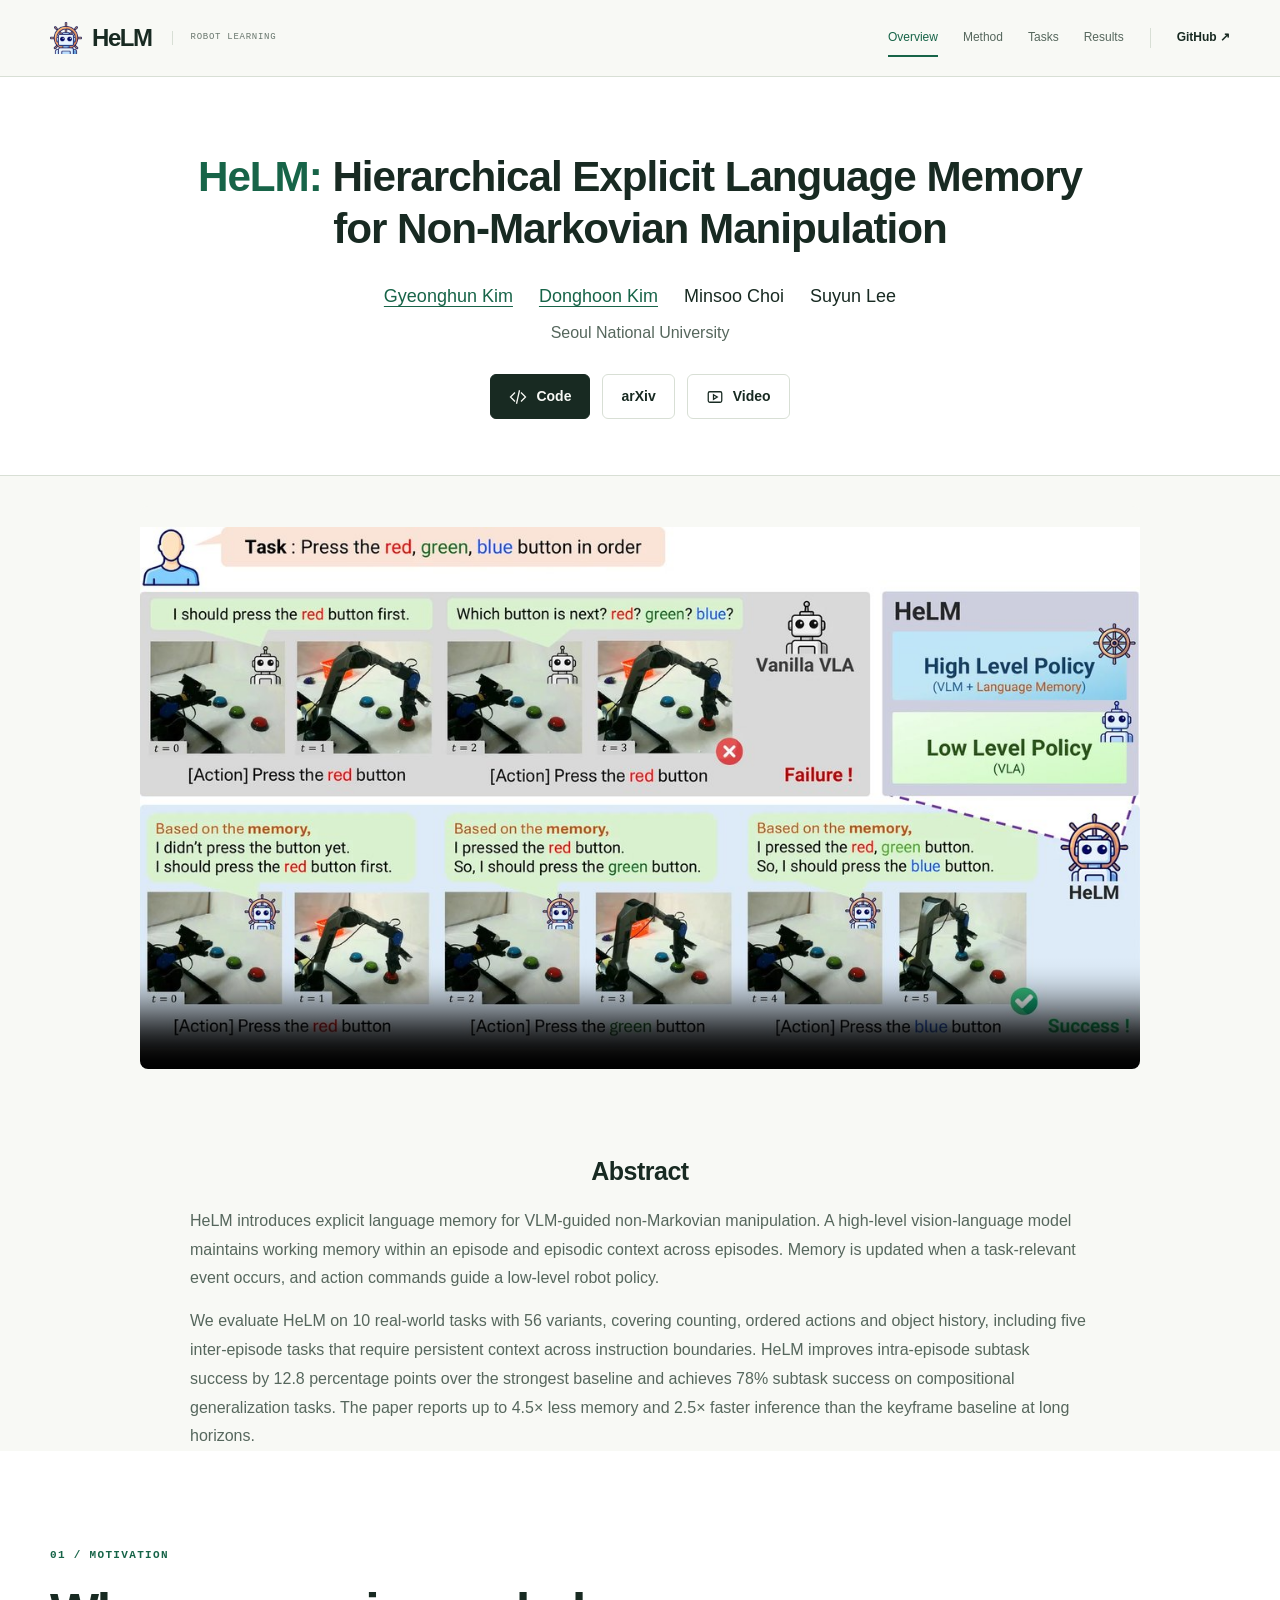
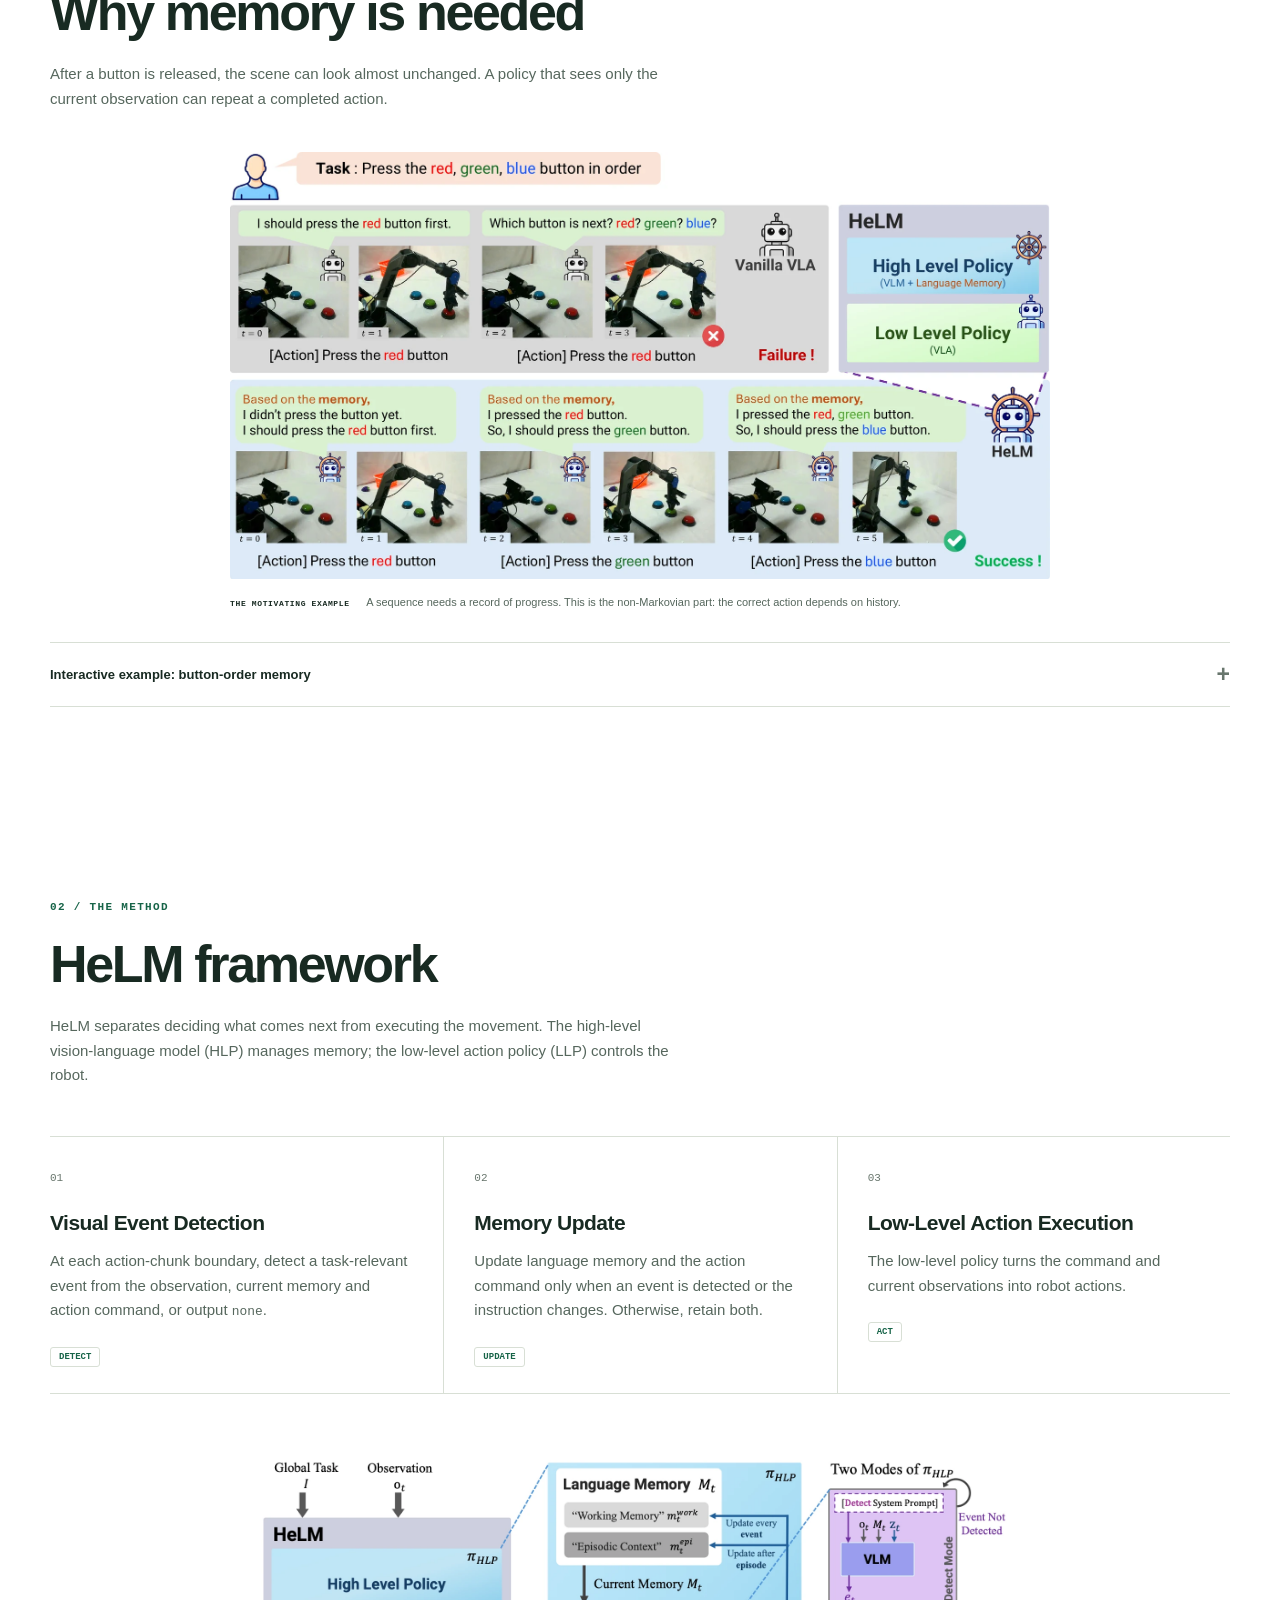
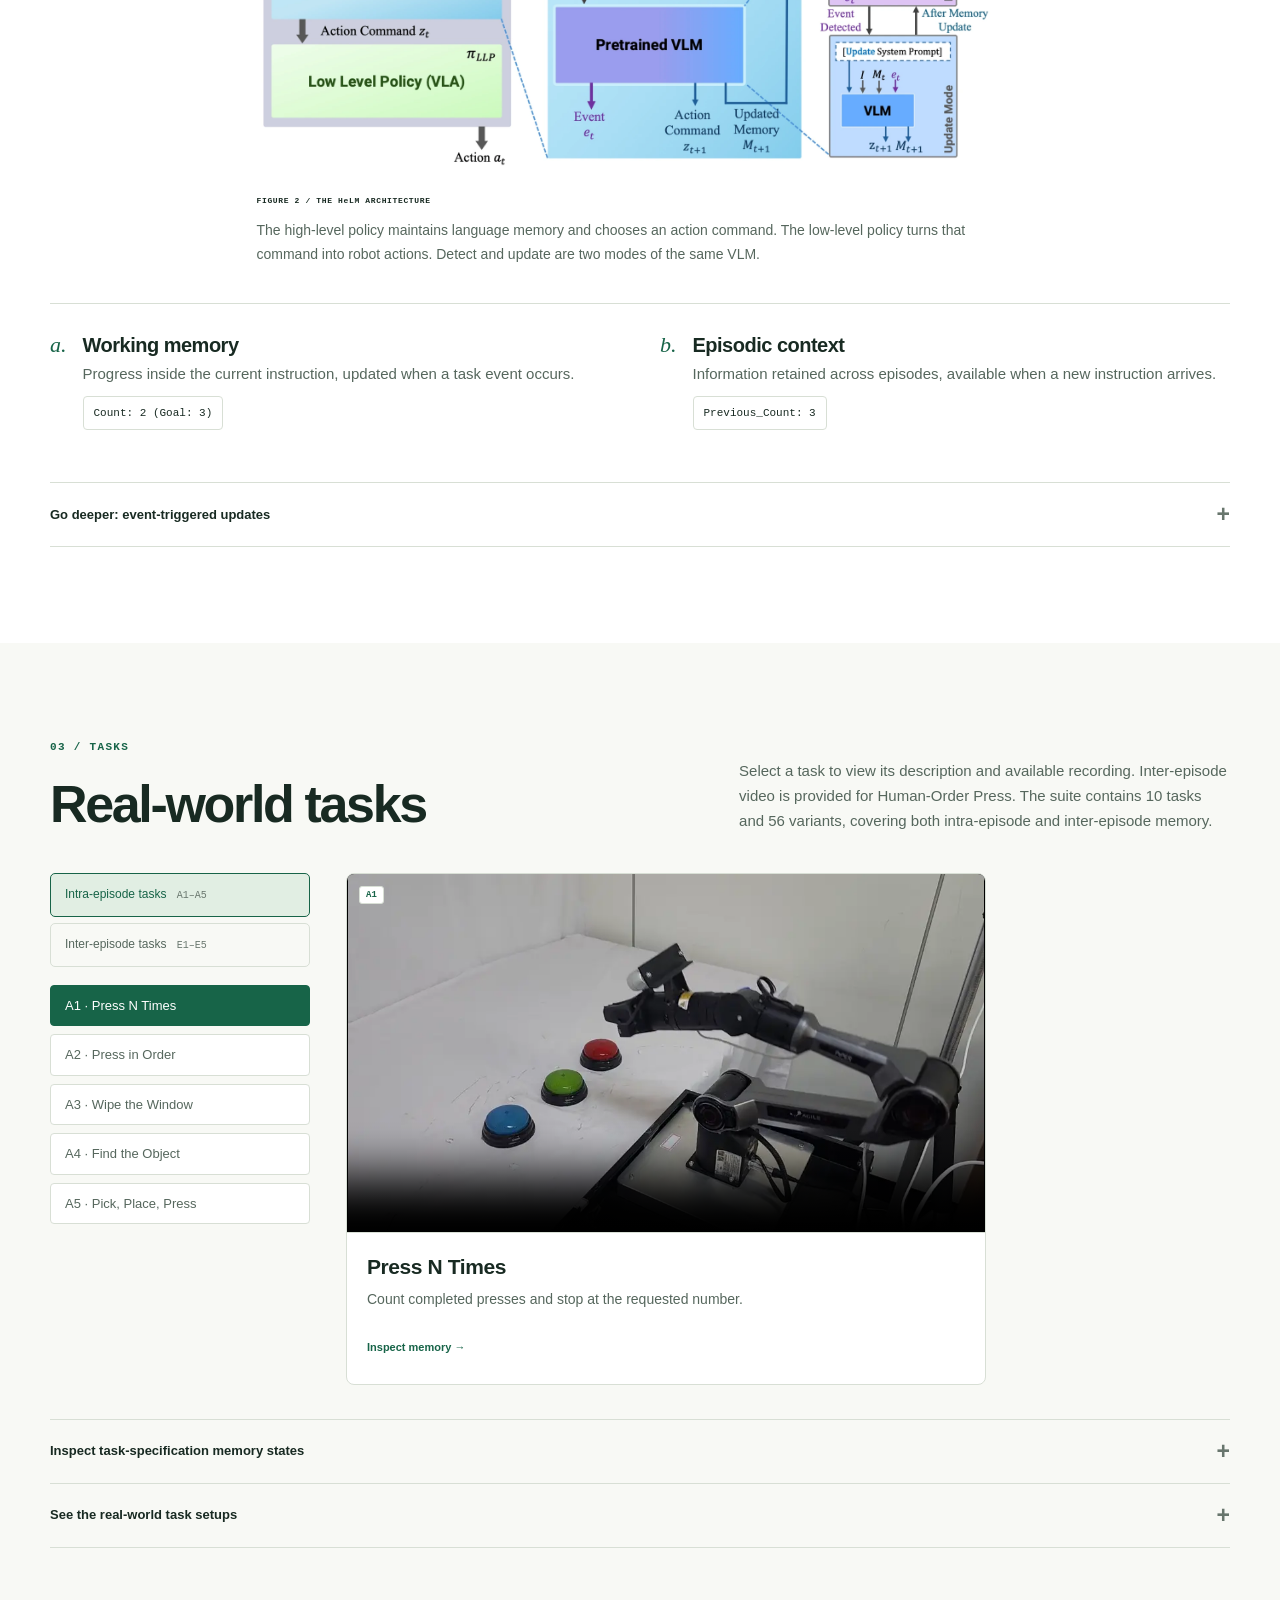
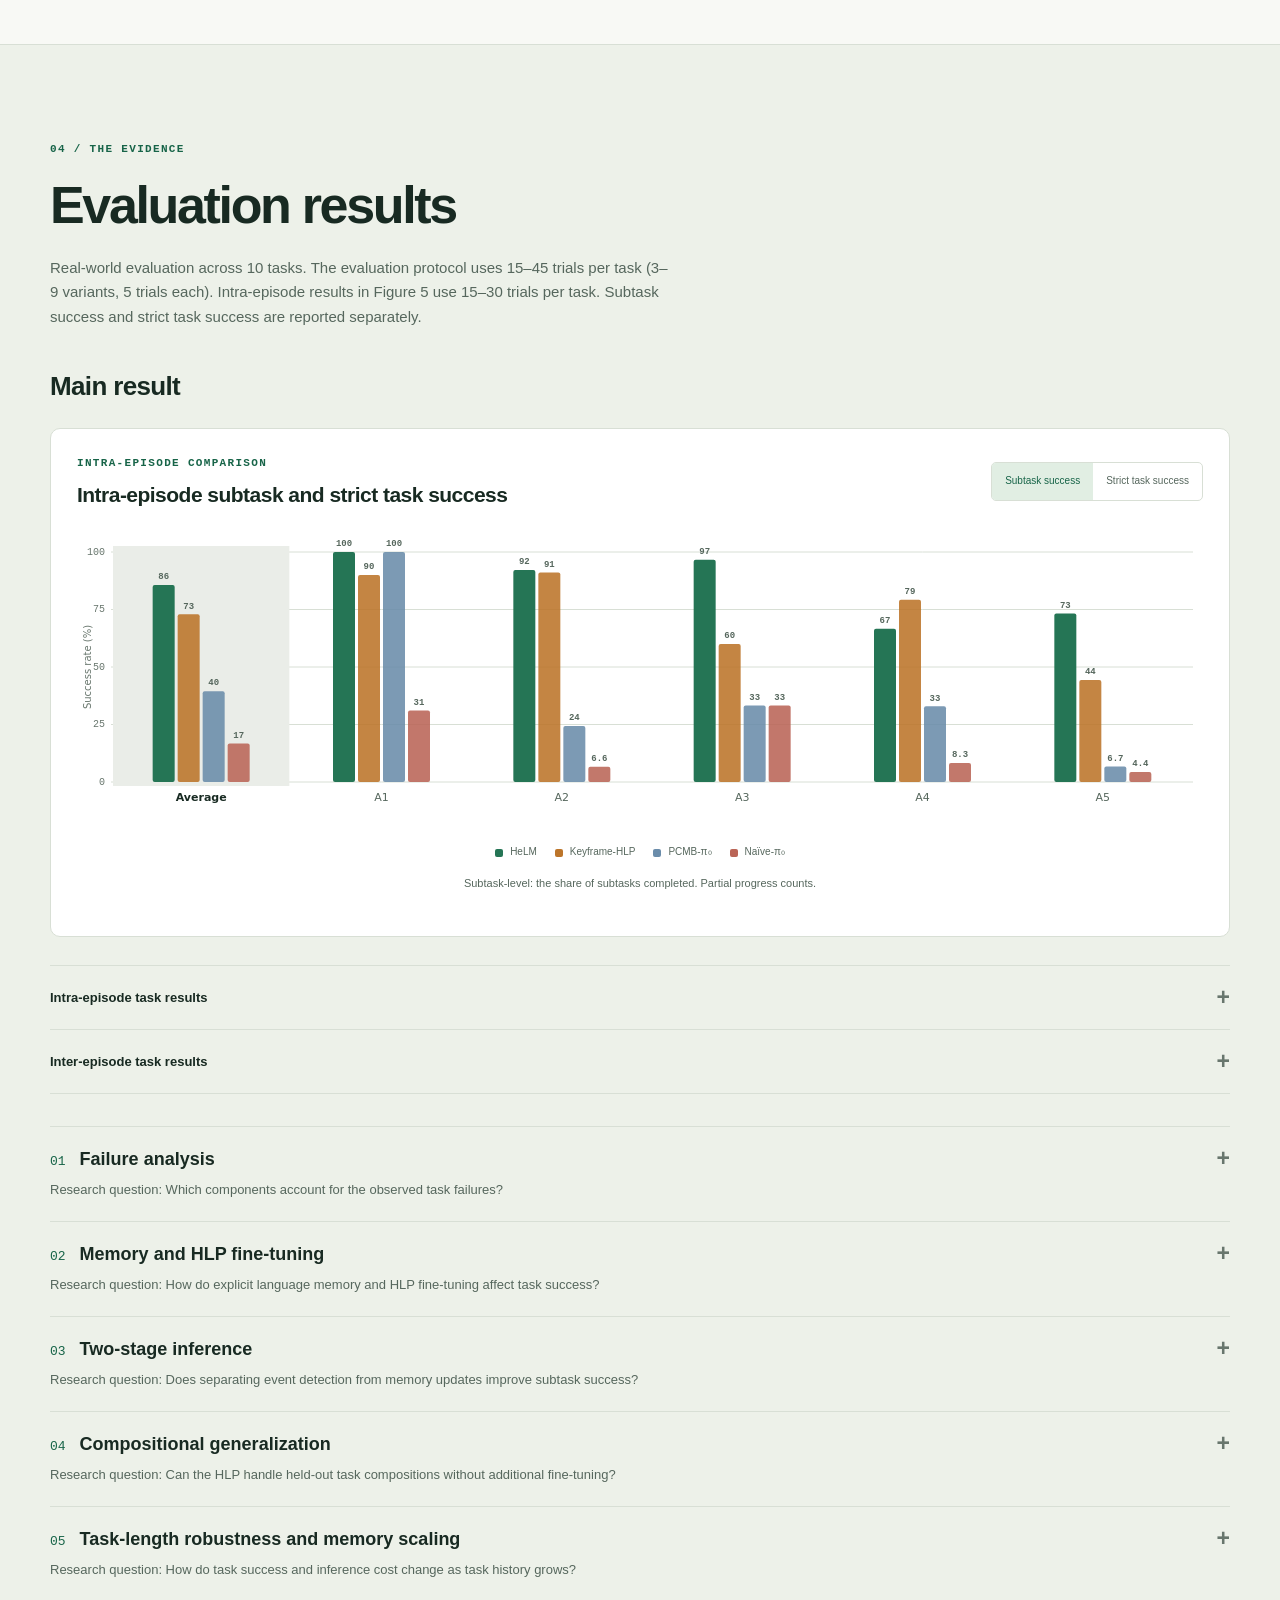
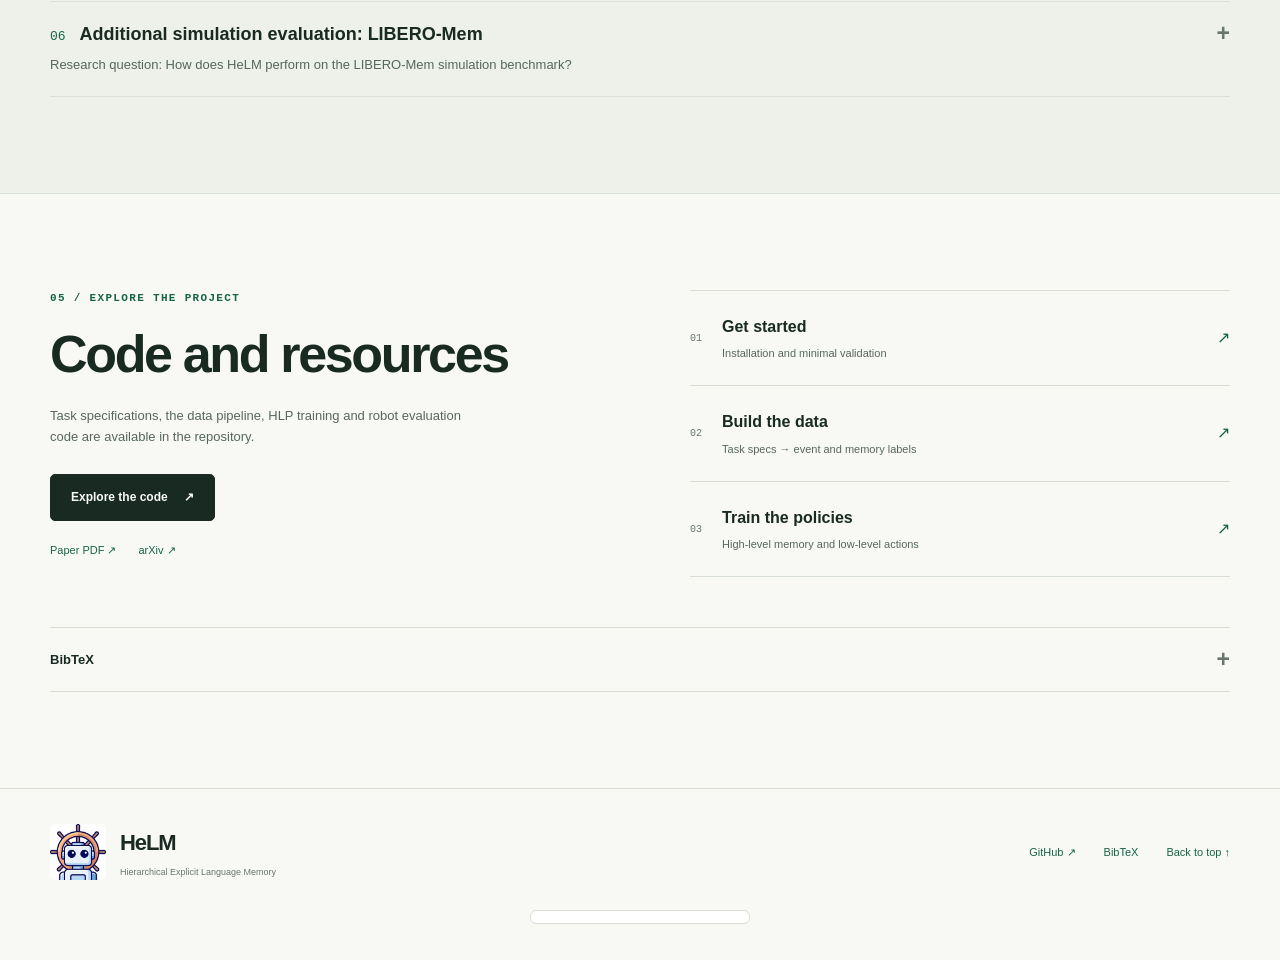
==== commit 2e9c39c5: "Organize evaluation results in paper order with original table artwork" ====
--- a/docs/index.html
+++ b/docs/index.html
@@ -21,7 +21,7 @@
 <meta name="twitter:card" content="summary_large_image">
 
 
-<link rel="stylesheet" href="static/css/style.css?v=layout-20261103">
+<link rel="stylesheet" href="static/css/style.css?v=results-20261104">
 <link rel="icon" type="image/png" href="static/images/favicon.png">
 </head>
 <body>
@@ -150,76 +150,17 @@
 <section id="results" class="section tinted">
   <div class="wrap">
     <div class="section-heading"><p class="eyebrow">04 / THE EVIDENCE</p><h2>Evaluation results</h2><p>Real-world evaluation across 10 tasks. The evaluation protocol uses 15–45 trials per task (3–9 variants, 5 trials each). Intra-episode results in Figure 5 use 15–30 trials per task. Subtask success and strict task success are reported separately.</p></div>
-
+    <div class="result-main" aria-labelledby="main-result-title"><h3 id="main-result-title">Main result</h3>
     <div class="result-chart-panel"><div class="chart-heading"><div><p class="eyebrow">INTRA-EPISODE COMPARISON</p><h3>Intra-episode subtask and strict task success</h3></div><div class="seg" role="group" aria-label="Success metric"><button type="button" data-metric="0" aria-pressed="true">Subtask success</button><button type="button" data-metric="1" aria-pressed="false">Strict task success</button></div></div><canvas id="chart-success" role="img" aria-label="Subtask and strict success rates for HeLM and three baselines across A1 to A5"></canvas><div class="legend"><span><i class="legend-ours"></i>HeLM</span><span><i class="legend-key"></i>Keyframe-HLP</span><span><i class="legend-pcmb"></i>PCMB-π₀</span><span><i class="legend-naive"></i>Naïve-π₀</span></div><p class="diagram-note" id="chart-success-note" aria-live="polite"></p></div>
-    <details class="research-detail"><summary>All intra-episode scores <span aria-hidden="true">+</span></summary><div class="detail-content"><div class="table-scroll"><table><caption>Subtask-level success rate (%), paper Fig. 5</caption><thead><tr><th scope="col">Method</th><th scope="col">A1</th><th scope="col">A2</th><th scope="col">A3</th><th scope="col">A4</th><th scope="col">A5</th><th scope="col">Avg.</th></tr></thead><tbody><tr class="ours"><th scope="row">HeLM</th><td>100</td><td>92.2</td><td>96.6</td><td>66.6</td><td>73.3</td><td>85.7</td></tr><tr><th scope="row">Keyframe-HLP</th><td>90★</td><td>91.1</td><td>60</td><td>79.2★</td><td>44.4</td><td>72.9</td></tr><tr><th scope="row">PCMB-π₀</th><td>100</td><td>24.4</td><td>33.3</td><td>32.9</td><td>6.7</td><td>39.5</td></tr><tr><th scope="row">Naïve-π₀</th><td>31.1</td><td>6.6</td><td>33.3</td><td>8.3</td><td>4.4</td><td>16.7</td></tr></tbody></table></div><p class="footnote">★ Keyframe-HLP fails to detect termination. Subtask scores count partial progress; use the chart’s strict metric for ordered completion and stopping.</p></div></details>
-    <details class="research-detail"><summary>Inter-episode scores <span aria-hidden="true">+</span></summary><div class="detail-content">    <div class="table-scroll">
-      <table>
-        <thead>
-          <tr><th>Method</th><th>E1</th><th>E2</th><th>E3</th><th>E4</th><th>E5</th><th>Avg.</th></tr>
-        </thead>
-        <tbody>
-          <tr class="ours"><td>HeLM (Ours)</td><td>90.5</td><td>87.7</td><td>90</td><td>80</td><td>97.7</td><td class="avg">89.2</td></tr>
-          <tr><td>Keyframe-HLP</td><td>27.6★</td><td>0</td><td>33.3</td><td>0</td><td>22.2</td><td class="avg">16.6</td></tr>
-        </tbody>
-      </table>
+<details class="research-detail"><summary>Intra-episode task results <span aria-hidden="true">+</span></summary><div class="detail-content"><figure class="result-paper-panel"><a class="result-paper-image" href="static/figures/results/table8_strict.png" target="_blank" rel="noopener" aria-label="Open Table 8 · Intra-episode strict task success (%) at full size"><img src="static/figures/results/table8_strict.png" width="1182" height="308" alt="Strict task success (%): HeLM 81.3 average; Keyframe-HLP 29.3; PCMB-π₀ and Naïve-π₀ 0.0. Full A1–A5 values are preserved in the paper table." loading="lazy" decoding="async"></a><figcaption>Table 8 · Intra-episode strict task success (%) <a href="static/figures/results/table8_strict.png" target="_blank" rel="noopener">View full size ↗</a></figcaption></figure><p>The bar chart above presents both subtask success (Figure 5) and strict task success. Strict success requires correct order and proper termination.</p></div></details>
+<details class="research-detail"><summary>Inter-episode task results <span aria-hidden="true">+</span></summary><div class="detail-content"><figure class="result-paper-panel"><a class="result-paper-image" href="static/figures/results/table1_inter.png" target="_blank" rel="noopener" aria-label="Open Table 1 · Inter-episode subtask success (%) at full size"><img src="static/figures/results/table1_inter.png" width="1184" height="235" alt="Inter-episode subtask success (%), E1–E5: HeLM 90.5, 87.7, 90.0, 80.0, 97.7 (average 89.2); Keyframe-HLP 27.6, 0.0, 33.3, 0.0, 22.2 (average 16.6)." loading="lazy" decoding="async"></a><figcaption>Table 1 · Inter-episode subtask success (%) <a href="static/figures/results/table1_inter.png" target="_blank" rel="noopener">View full size ↗</a></figcaption></figure><p>★ indicates failure to terminate. PCMB-π₀ and Naïve-π₀ reset their internal states at episode boundaries and are excluded from this comparison.</p></div></details>
     </div>
-    <p class="footnote">
-      ★ Keyframe-HLP fails to detect termination. PCMB-<em>π</em><sub>0</sub> and
-      Naïve-<em>π</em><sub>0</sub> are excluded here: they reset internal state at episode boundaries and
-      have no mechanism for cross-episode context.
-    </p>
-
-</div></details>
-    <details class="research-detail"><summary>Compositional generalization <span aria-hidden="true">+</span></summary><div class="detail-content">    <p>
-      The LLP is fine-tuned to execute specific action commands, but the HLP receives no task-specific
-      finetuning for these compositions — e.g. counting to five when training only covered up to three,
-      or grounding an object never seen during training.
-    </p>
-    <div class="table-scroll">
-      <table>
-        <thead>
-          <tr><th>Method</th><th>A1′</th><th>A2′</th><th>A3′</th><th>A4′</th><th>A5′</th><th>Avg.</th></tr>
-        </thead>
-        <tbody>
-          <tr class="ours"><td>HeLM (Ours)</td><td>100</td><td>95</td><td>67</td><td>67</td><td>61</td><td class="avg">78</td></tr>
-          <tr><td>Keyframe-HLP</td><td>100★</td><td>63.9</td><td>77.8</td><td>38.9★</td><td>48.1★</td><td class="avg">65.7</td></tr>
-        </tbody>
-      </table>
-    </div>
-    <p class="footnote">★ Keyframe-HLP fails to detect termination in A1′, A4′, and A5′.</p>
-
-</div></details>
-<details class="research-detail"><summary>Memory and HLP fine-tuning ablations <span aria-hidden="true">+</span></summary><div class="detail-content"><div class="table-scroll"><table><caption>Table 2 · LIBERO-Mem task success (%)</caption><thead><tr><th scope="col">Method</th><th scope="col">T1–T2</th><th scope="col">T3–T8</th><th scope="col">T9–T10</th><th scope="col">Avg.</th></tr></thead><tbody><tr><th scope="row">π₀.₅</th><td>65</td><td>10</td><td>87.5</td><td>36.5</td></tr><tr><th scope="row">π₀.₅ + HLP (w/o memory)</th><td>27.5</td><td>0</td><td>32.5</td><td>12</td></tr><tr><th scope="row">π₀.₅ + HLP + memory (w/o FT)</th><td>5</td><td>0</td><td>37.5</td><td>8.5</td></tr><tr class="ours"><th scope="row">HeLM (Ours)</th><td>67.5</td><td>45.8</td><td>87.5</td><td>58.5</td></tr></tbody></table></div><p class="footnote">All configurations use π₀.₅ as LLP. T3–T8 require persistent temporal state tracking. A shared Qwen2.5-VL-7B HLP is trained using 100 demonstrations per task; evaluation uses 20 held-out rollouts per task.</p></div></details>
-<details class="research-detail"><summary>Two-stage inference ablation <span aria-hidden="true">+</span></summary><div class="detail-content"><div class="table-scroll"><table><caption>Table 3 · Real-world intra-episode subtask success (%)</caption><thead><tr><th scope="col">Method</th><th scope="col">A1</th><th scope="col">A2</th><th scope="col">A3</th><th scope="col">A4</th><th scope="col">A5</th><th scope="col">Avg.</th></tr></thead><tbody><tr><th scope="row">HeLM w/ one-stage inference</th><td>100</td><td>81.5</td><td>22.2</td><td>86.8</td><td>48.1</td><td>67.7</td></tr><tr class="ours"><th scope="row">HeLM (Ours)</th><td>100</td><td>92.2</td><td>96.6</td><td>66.6</td><td>73.3</td><td>85.7</td></tr></tbody></table></div></div></details>
-<details class="research-detail"><summary>Failure analysis and limitations <span aria-hidden="true">+</span></summary><div class="detail-content"><p>Among HeLM failures, Detection accounts for 64.1%, Low-Level Execution for 31.2%, and Order for 4.7%; no Termination failures were observed. Detection errors can cause incorrect memory updates that the framework cannot self-correct.</p><p>The evaluation uses predefined task-relevant events and focuses on discrete state changes. Synchronous HLP invocation may miss events within an LLP chunk. The benefit of separating working and episodic memory, relative to a single persistent memory, remains to be evaluated.</p></div></details>
-    <div class="paper-scaling"><h3>Task-length robustness and memory scaling</h3><p>The paper reports up to 4.5× less memory and 2.5× faster inference than Keyframe-HLP at long horizons. HeLM has additional HLP inference overhead and is initially slower at short horizons.</p><figure class="paper-figure"><img src="static/figures/fig6_scaling.webp" alt="Paper Figure 6: success across longer task sequences, inference latency and GPU memory as stored events increase." width="1800" height="520" loading="lazy"><figcaption>Figure 6 from the latest manuscript. A1 remains at 100% through seven subtasks; A2 ranges from 77% to 100%. The figure reports memory scaling against the same Qwen2.5-VL-7B HLP backbone.</figcaption></figure></div>
-    <details class="research-detail"><summary>Additional simulation results: LIBERO-Mem <span aria-hidden="true">+</span></summary><div class="detail-content">    <p>
-      As a complement to the real-robot experiments, we ran HeLM on the LIBERO-Mem benchmark against
-      π₀.₅ and published memory-augmented baselines. Full per-task results are reported in Table 11; memory and HLP fine-tuning ablations are reported in Table 2.
-    </p>
-    <div class="table-scroll">
-      <table>
-        <thead>
-          <tr>
-            <th>Method</th><th>T1</th><th>T2</th><th>T3</th><th>T4</th><th>T5</th>
-            <th>T6</th><th>T7</th><th>T8</th><th>T9</th><th>T10</th><th>Avg.</th>
-          </tr>
-        </thead>
-        <tbody>
-          <tr class="ours"><td>HeLM (Ours)</td><td>75.0</td><td>60.0</td><td>75.0</td><td>55.0</td><td>65.0</td><td>25.0</td><td>45.0</td><td>10.0</td><td>85.0</td><td>90.0</td><td class="avg">58.5</td></tr>
-          <tr><td><em>π</em><sub>0.5</sub></td><td>50.0</td><td>80.0</td><td>15.0</td><td>20.0</td><td>15.0</td><td>5.0</td><td>0.0</td><td>5.0</td><td>85.0</td><td>90.0</td><td class="avg">36.5</td></tr>
-          <tr><td>Naive E-SlotSSM</td><td>50.0</td><td>0.0</td><td>33.3</td><td>0.0</td><td>14.3</td><td>0.0</td><td>0.0</td><td>0.0</td><td>30.0</td><td>20.0</td><td class="avg">14.8</td></tr>
-          <tr><td>SlotVLA (h=1)</td><td>0.0</td><td>0.0</td><td>0.0</td><td>0.0</td><td>0.0</td><td>0.0</td><td>0.0</td><td>0.0</td><td>0.0</td><td>0.0</td><td class="avg">0.0</td></tr>
-          <tr><td>SlotVLA (h=8)</td><td>50.0</td><td>0.0</td><td>0.0</td><td>0.0</td><td>0.0</td><td>0.0</td><td>0.0</td><td>0.0</td><td>0.0</td><td>0.0</td><td class="avg">5.0</td></tr>
-          <tr><td><em>π</em><sub>0</sub> (h=1)</td><td>50.0</td><td>0.0</td><td>0.0</td><td>0.0</td><td>0.0</td><td>0.0</td><td>0.0</td><td>0.0</td><td>0.0</td><td>0.0</td><td class="avg">5.0</td></tr>
-        </tbody>
-      </table>
-    </div>
-    <p class="footnote">
-      Baseline rows for <em>π</em><sub>0</sub>, SlotVLA, and Naive E-SlotSSM are taken from the
-      LIBERO-Mem paper. In T9–T10, the wrist camera can reveal basket contents, weakening the intended memory requirement (Appendix F.3).
-    </p></div></details>
+<details class="research-detail result-experiment" id="experiment-1"><summary><span class="experiment-heading"><span class="experiment-title"><span class="experiment-number">01</span>Failure analysis</span><span class="research-question">Research question: Which components account for the observed task failures?</span></span><span aria-hidden="true">+</span></summary><div class="detail-content"><figure class="result-paper-panel result-paper-wide"><a class="result-paper-image" href="static/figures/results/table7_failure.png" target="_blank" rel="noopener" aria-label="Open Table 7 · Failure analysis on intra-episode tasks at full size"><img src="static/figures/results/table7_failure.png" width="1828" height="413" alt="Paper breakdown of Low-Level, Detection, Order and Termination failures for HeLM and Keyframe-HLP on A1–A5." loading="lazy" decoding="async"></a><figcaption>Table 7 · Failure analysis on intra-episode tasks <a href="static/figures/results/table7_failure.png" target="_blank" rel="noopener">View full size ↗</a></figcaption></figure><p>The main-text analysis identifies Detection and Low-Level Execution as the dominant HeLM failure categories; Termination failures were not observed. Table 7 provides the per-task breakdown.</p></div></details>
+<details class="research-detail result-experiment" id="experiment-2"><summary><span class="experiment-heading"><span class="experiment-title"><span class="experiment-number">02</span>Memory and HLP fine-tuning</span><span class="research-question">Research question: How do explicit language memory and HLP fine-tuning affect task success?</span></span><span aria-hidden="true">+</span></summary><div class="detail-content"><figure class="result-paper-panel"><a class="result-paper-image" href="static/figures/results/table2_memory.png" target="_blank" rel="noopener" aria-label="Open Table 2 · Memory and HLP fine-tuning ablations at full size"><img src="static/figures/results/table2_memory.png" width="1305" height="366" alt="LIBERO-Mem task success: π₀.₅ 36.5 average; HLP without memory 12.0; HLP with memory without fine-tuning 8.5; HeLM 58.5." loading="lazy" decoding="async"></a><figcaption>Table 2 · Memory and HLP fine-tuning ablations <a href="static/figures/results/table2_memory.png" target="_blank" rel="noopener">View full size ↗</a></figcaption></figure><p>All configurations use π₀.₅ as LLP. On T3–T8, HeLM achieves 45.8% task success, while both HLP ablations achieve 0%.</p></div></details>
+<details class="research-detail result-experiment" id="experiment-3"><summary><span class="experiment-heading"><span class="experiment-title"><span class="experiment-number">03</span>Two-stage inference</span><span class="research-question">Research question: Does separating event detection from memory updates improve subtask success?</span></span><span aria-hidden="true">+</span></summary><div class="detail-content"><figure class="result-paper-panel"><a class="result-paper-image" href="static/figures/results/table3_two_stage.png" target="_blank" rel="noopener" aria-label="Open Table 3 · Two-stage inference ablation at full size"><img src="static/figures/results/table3_two_stage.png" width="1347" height="221" alt="Real-world A1–A5 subtask success: one-stage inference 67.7% average; HeLM two-stage inference 85.7%." loading="lazy" decoding="async"></a><figcaption>Table 3 · Two-stage inference ablation <a href="static/figures/results/table3_two_stage.png" target="_blank" rel="noopener">View full size ↗</a></figcaption></figure><p>The one-stage variant jointly predicts events, memory and commands at each HLP call. HeLM separates event detection from event-triggered updates.</p></div></details>
+<details class="research-detail result-experiment" id="experiment-4"><summary><span class="experiment-heading"><span class="experiment-title"><span class="experiment-number">04</span>Compositional generalization</span><span class="research-question">Research question: Can the HLP handle held-out task compositions without additional fine-tuning?</span></span><span aria-hidden="true">+</span></summary><div class="detail-content"><figure class="result-paper-panel"><a class="result-paper-image" href="static/figures/results/table4_generalization.png" target="_blank" rel="noopener" aria-label="Open Table 4 · Compositional generalization at full size"><img src="static/figures/results/table4_generalization.png" width="1252" height="221" alt="Held-out A1′–A5′ subtask success: Keyframe-HLP 65.7% average; HeLM 78.0%. Stars mark failure to terminate." loading="lazy" decoding="async"></a><figcaption>Table 4 · Compositional generalization <a href="static/figures/results/table4_generalization.png" target="_blank" rel="noopener">View full size ↗</a></figcaption></figure><p>Held-out variants combine learned subtasks without additional HLP fine-tuning. ★ indicates failure to terminate.</p></div></details>
+<details class="research-detail result-experiment" id="experiment-5"><summary><span class="experiment-heading"><span class="experiment-title"><span class="experiment-number">05</span>Task-length robustness and memory scaling</span><span class="research-question">Research question: How do task success and inference cost change as task history grows?</span></span><span aria-hidden="true">+</span></summary><div class="detail-content"><figure class="result-paper-panel"><a class="result-paper-image" href="static/figures/fig6_scaling.webp" target="_blank" rel="noopener" aria-label="Open Figure 6 at full size"><img src="static/figures/fig6_scaling.webp" width="1800" height="520" alt="Paper Figure 6: task-length robustness, inference latency and GPU memory scaling." loading="lazy" decoding="async"></a><figcaption>Figure 6 · Task-length robustness and memory scaling. <a href="static/figures/fig6_scaling.webp" target="_blank" rel="noopener">View full size ↗</a></figcaption></figure><p>A1 remains at 100% through seven subtasks; A2 ranges from 77% to 100%. At long horizons, the paper reports up to 4.5× less memory and 2.5× faster inference than Keyframe-HLP with the same Qwen2.5-VL-7B HLP backbone.</p></div></details>
+<details class="research-detail result-experiment" id="experiment-6"><summary><span class="experiment-heading"><span class="experiment-title"><span class="experiment-number">06</span>Additional simulation evaluation: LIBERO-Mem</span><span class="research-question">Research question: How does HeLM perform on the LIBERO-Mem simulation benchmark?</span></span><span aria-hidden="true">+</span></summary><div class="detail-content"><figure class="result-paper-panel result-paper-wide"><a class="result-paper-image" href="static/figures/results/table11_libero.png" target="_blank" rel="noopener" aria-label="Open Table 11 · Additional LIBERO-Mem evaluation at full size"><img src="static/figures/results/table11_libero.png" width="1753" height="601" alt="Full per-task LIBERO-Mem results, distinguishing published baseline rows from the authors’ additional π₀.₅ and HeLM evaluation. HeLM averages 58.5%, compared with 36.5% for π₀.₅." loading="lazy" decoding="async"></a><figcaption>Table 11 · Additional LIBERO-Mem evaluation <a href="static/figures/results/table11_libero.png" target="_blank" rel="noopener">View full size ↗</a></figcaption></figure><p>Per-task simulation results complement the real-world experiments. The table separates baselines reported by the LIBERO-Mem paper from the authors’ additional evaluation.</p></div></details>
   </div>
 </section>
 
@@ -249,7 +190,7 @@
 <script src="static/js/hero.js"></script>
 <script src="static/js/inspector.js?v=task-selector-20261102"></script>
 <script src="static/js/charts.js?v=task-selector-20261102"></script>
-<script src="static/js/main.js?v=task-selector-20261102"></script>
+<script src="static/js/main.js?v=a2-video-20261104"></script>
 <script src="static/js/videos.js?v=task-selector-20261102"></script>
 </body>
 </html>
--- a/docs/static/css/style.css
+++ b/docs/static/css/style.css
@@ -100,8 +100,8 @@
 .research-detail:first-of-type { border-top: 1px solid var(--border); }
 .research-detail > summary { padding: 20px 0; list-style: none; font-size: 13px; font-weight: 550; display: flex; align-items: center; justify-content: space-between; gap: 20px; cursor: pointer; }
 .research-detail > summary::-webkit-details-marker { display: none; }
-.research-detail > summary > span { font-size: 23px; line-height: 1; color: var(--fg-faint); transition: transform .2s; }
-.research-detail[open] > summary > span { transform: rotate(45deg); }
+.research-detail > summary > span[aria-hidden="true"] { font-size: 23px; line-height: 1; color: var(--fg-faint); transition: transform .2s; }
+.research-detail[open] > summary > span[aria-hidden="true"] { transform: rotate(45deg); }
 .detail-content { padding: 8px 0 28px; }
 .detail-content > p { font-size: 13px; margin-bottom: 20px; max-width: 820px; }
 .detail-content .paper-figure { margin-top: 20px; }
@@ -590,3 +590,20 @@
   .task-sidebar .task-choice { width: auto; flex: 1 1 140px; }
   .paper-scaling .paper-figure { padding: 12px; }
 }
+
+/* Paper-ordered results, with compact original tables on white panels. */
+.result-main { margin-bottom: 32px; }
+.result-main > h3 { font-size: 26px; margin-bottom: 24px; }
+.result-experiment > summary { align-items: flex-start; }
+.experiment-heading { display: block; min-width: 0; }
+.experiment-title { display: flex; gap: 14px; align-items: baseline; font-size: 18px; line-height: 1.4; color: var(--fg); }
+.experiment-number { flex-shrink: 0; color: var(--accent); font: 500 13px/1.5 ui-monospace, monospace; }
+.research-question { display: block; margin-top: 8px; font-size: 13px; font-weight: 400; line-height: 1.6; color: var(--fg-muted); }
+.result-paper-panel { width: 100%; max-width: 620px; margin: 20px auto; padding: 24px; background: #fff; border: 1px solid var(--border); border-radius: 10px; }
+.result-paper-wide { max-width: 820px; }
+.result-paper-image { display: block; }
+.result-paper-image img { display: block; width: 100%; height: auto; }
+.result-paper-panel figcaption { margin-top: 16px; font-size: 11px; line-height: 1.6; }
+.result-paper-panel figcaption a { white-space: nowrap; text-decoration: underline; }
+#results .detail-content > p { margin: 18px auto 8px; max-width: 760px; }
+@media (max-width: 560px) { .experiment-title { font-size: 16px; gap: 10px; } .result-paper-panel { padding: 12px; } }
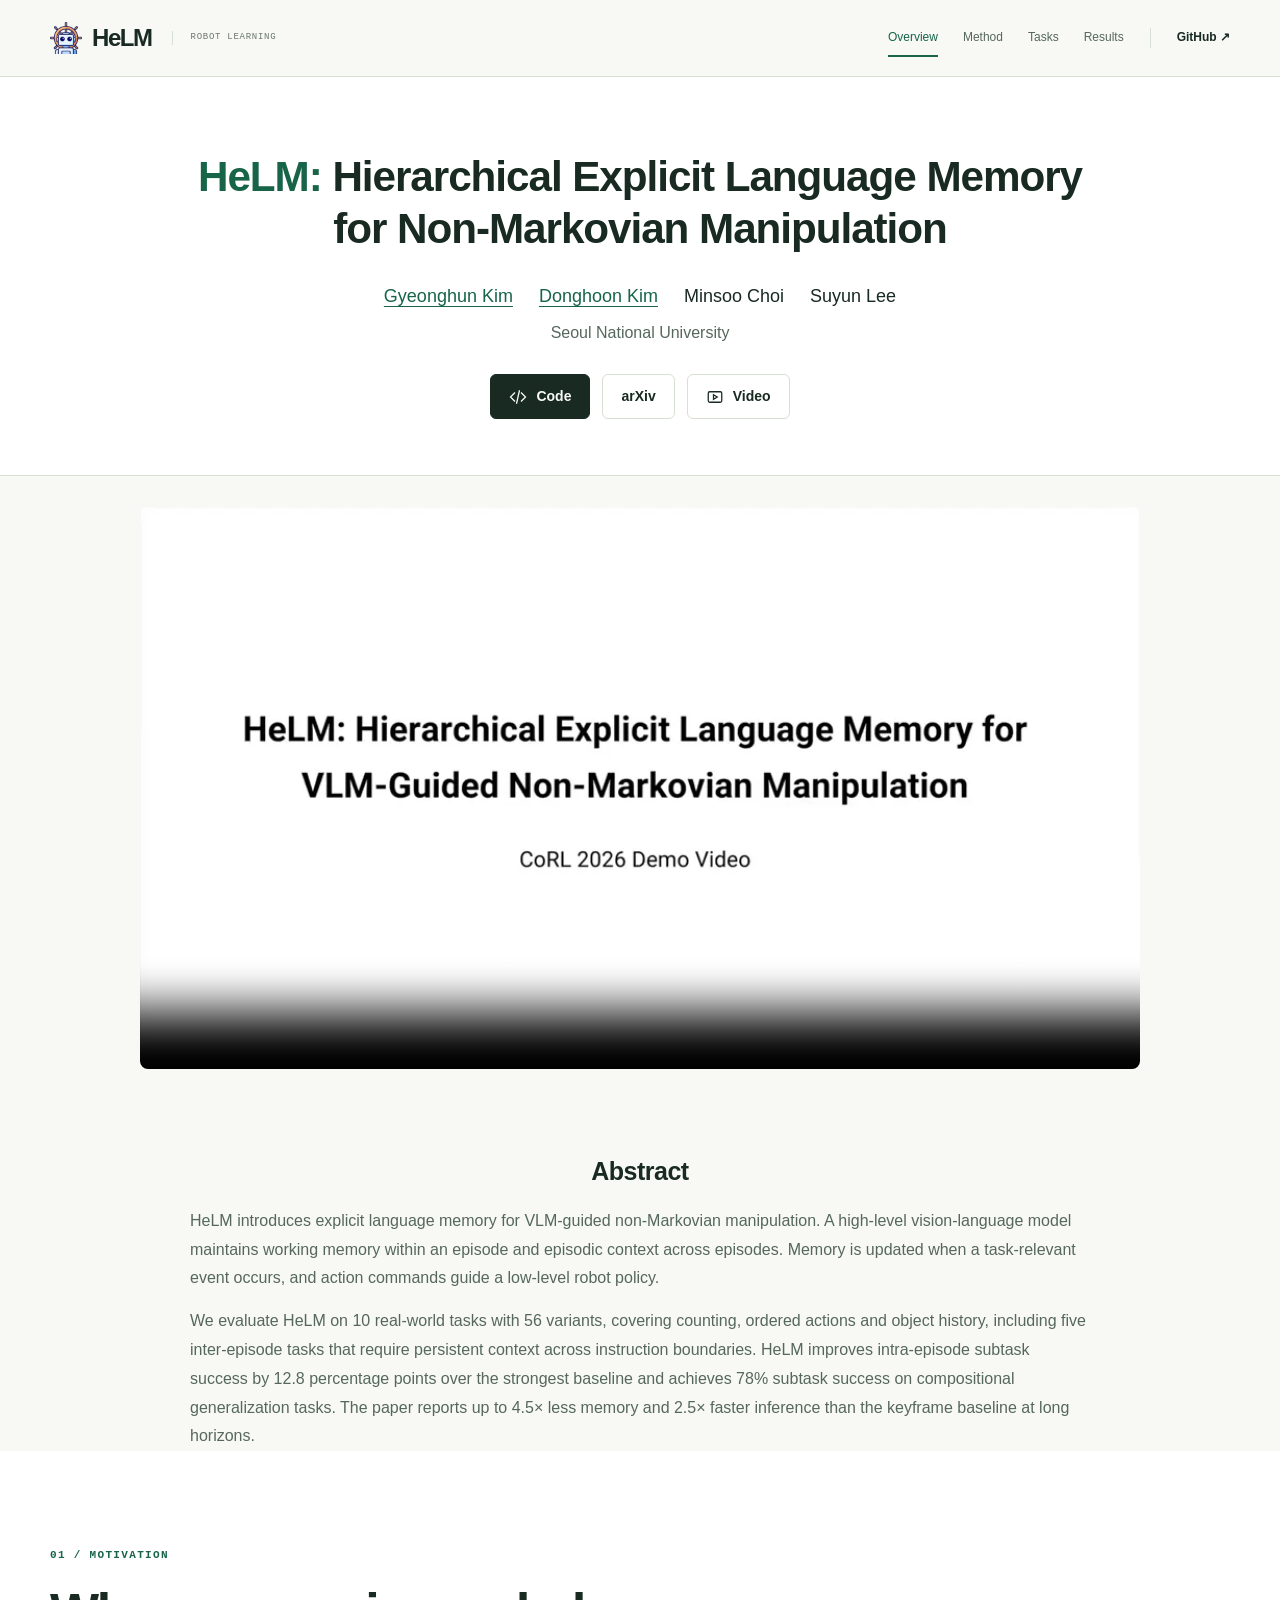
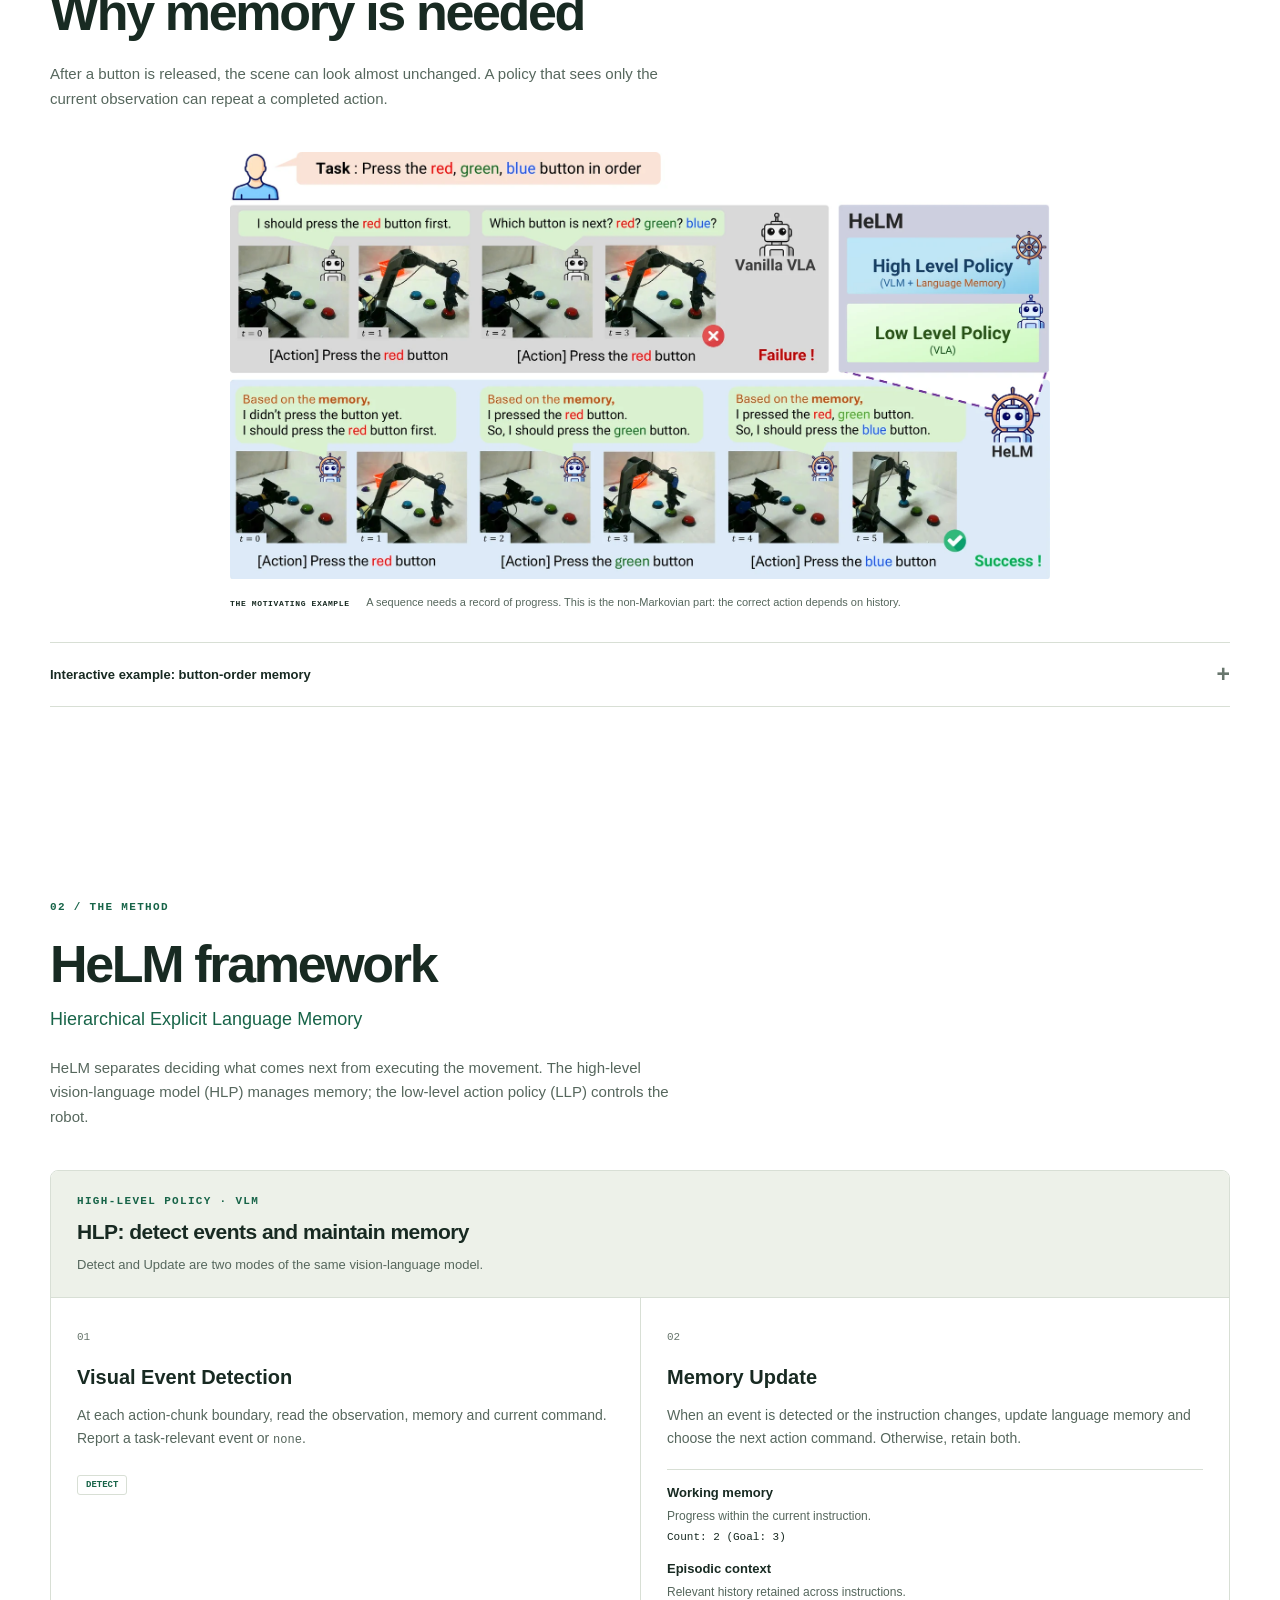
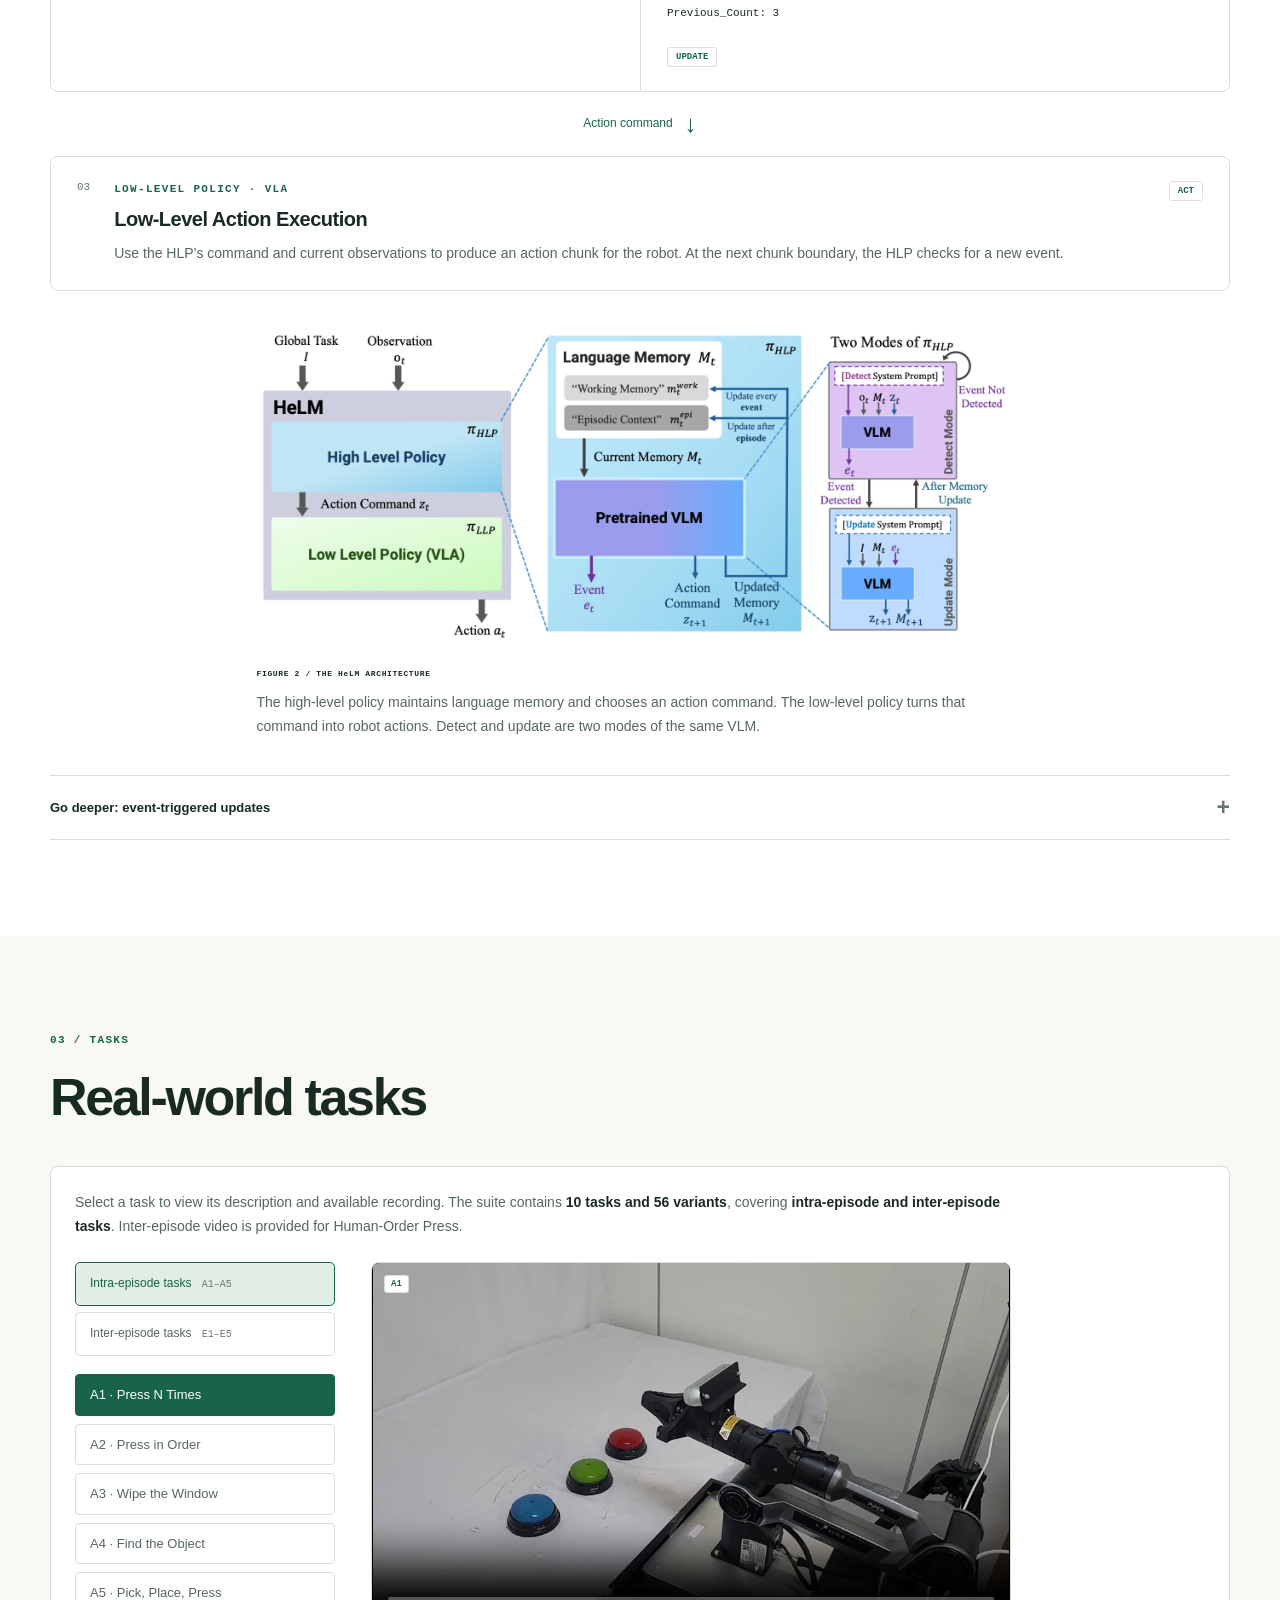
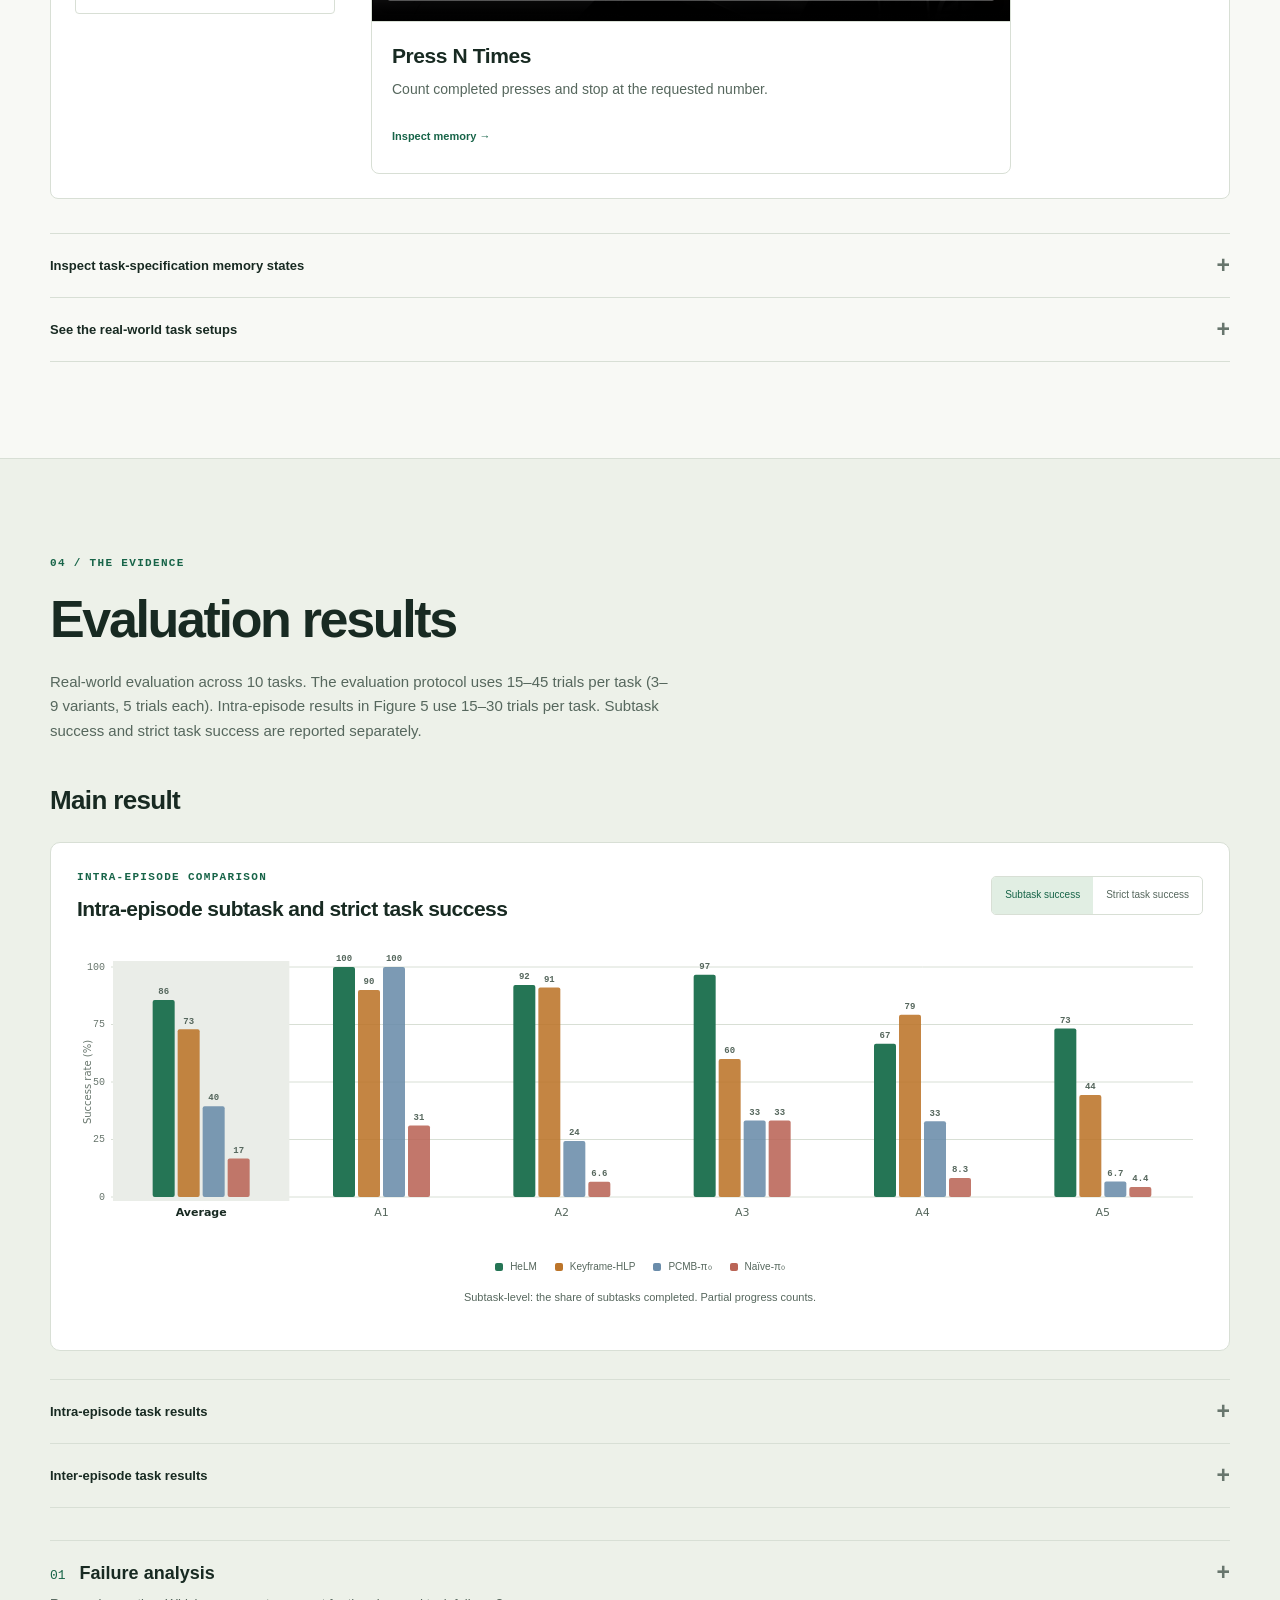
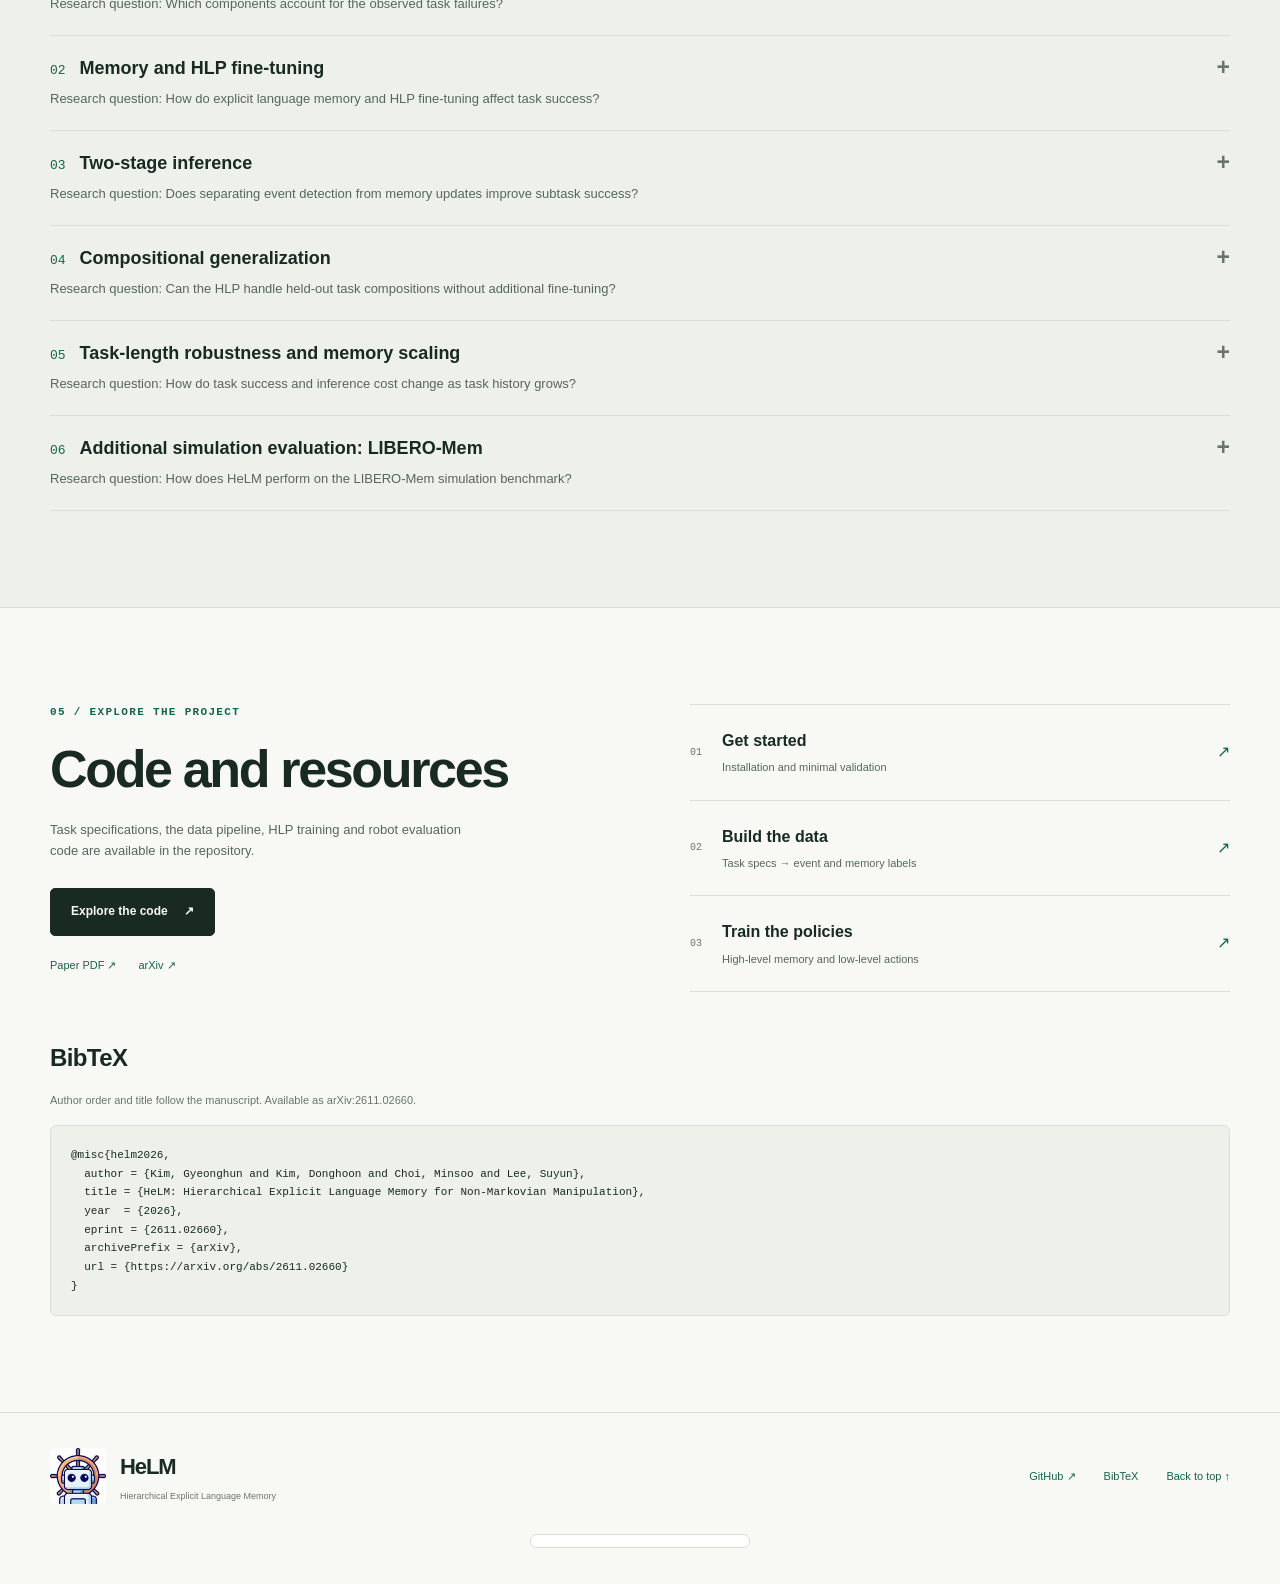
==== commit e190af23: "Clarify policy hierarchy and align page examples and video posters" ====
--- a/docs/index.html
+++ b/docs/index.html
@@ -21,7 +21,7 @@
 <meta name="twitter:card" content="summary_large_image">
 
 
-<link rel="stylesheet" href="static/css/style.css?v=results-20261104">
+<link rel="stylesheet" href="static/css/style.css?v=layout-details-20261104">
 <link rel="icon" type="image/png" href="static/images/favicon.png">
 </head>
 <body>
@@ -49,7 +49,7 @@
 </header>
 
 <section id="video" class="section featured-demo" aria-label="HeLM demo video">
-  <div class="wrap"><div class="video-frame"><video controls preload="none" playsinline width="1280" height="720" poster="static/images/og_card.jpg" aria-label="HeLM demo video"><source src="static/videos/helm_demo.mp4" type="video/mp4">Your browser does not support embedded video. <a href="static/videos/helm_demo.mp4">Download the demo video.</a></video></div></div>
+  <div class="wrap"><div class="video-frame"><video controls preload="none" playsinline width="1280" height="720" poster="static/images/videos/helm_demo.webp?v=first-frame-20261104" aria-label="HeLM demo video"><source src="static/videos/helm_demo.mp4" type="video/mp4">Your browser does not support embedded video. <a href="static/videos/helm_demo.mp4">Download the demo video.</a></video></div></div>
 </section>
 
 
@@ -92,16 +92,25 @@
 
 <section id="method" class="section method-section">
   <div class="wrap">
-    <div class="section-heading"><p class="eyebrow">02 / THE METHOD</p><h2>HeLM framework</h2><p>HeLM separates deciding what comes next from executing the movement. The high-level vision-language model (HLP) manages memory; the low-level action policy (LLP) controls the robot.</p></div>
-    <ol class="method-steps"><li><span class="step-number">01</span><h3>Visual Event Detection</h3><p>At each action-chunk boundary, detect a task-relevant event from the observation, current memory and action command, or output <code>none</code>.</p><span class="step-tag">DETECT</span></li><li><span class="step-number">02</span><h3>Memory Update</h3><p>Update language memory and the action command only when an event is detected or the instruction changes. Otherwise, retain both.</p><span class="step-tag">UPDATE</span></li><li><span class="step-number">03</span><h3>Low-Level Action Execution</h3><p>The low-level policy turns the command and current observations into robot actions.</p><span class="step-tag">ACT</span></li></ol>
+    <div class="section-heading"><p class="eyebrow">02 / THE METHOD</p><h2>HeLM framework</h2><p class="method-acronym">Hierarchical Explicit Language Memory</p><p>HeLM separates deciding what comes next from executing the movement. The high-level vision-language model (HLP) manages memory; the low-level action policy (LLP) controls the robot.</p></div>
+    <div class="policy-flow">
+      <section class="hlp-policy" aria-labelledby="hlp-title">
+        <div class="policy-heading"><p class="eyebrow">HIGH-LEVEL POLICY · VLM</p><h3 id="hlp-title">HLP: detect events and maintain memory</h3><p>Detect and Update are two modes of the same vision-language model.</p></div>
+        <ol class="hlp-steps">
+          <li><span class="step-number">01</span><h4>Visual Event Detection</h4><p>At each action-chunk boundary, read the observation, memory and current command. Report a task-relevant event or <code>none</code>.</p><span class="step-tag">DETECT</span></li>
+          <li><span class="step-number">02</span><h4>Memory Update</h4><p>When an event is detected or the instruction changes, update language memory and choose the next action command. Otherwise, retain both.</p><dl class="update-memory"><div><dt>Working memory</dt><dd>Progress within the current instruction.<code>Count: 2 (Goal: 3)</code></dd></div><div><dt>Episodic context</dt><dd>Relevant history retained across instructions.<code>Previous_Count: 3</code></dd></div></dl><span class="step-tag">UPDATE</span></li>
+        </ol>
+      </section>
+      <div class="command-handoff">Action command <span aria-hidden="true">↓</span></div>
+      <section class="llp-policy" aria-labelledby="llp-title"><span class="step-number">03</span><div><p class="eyebrow">LOW-LEVEL POLICY · VLA</p><h3 id="llp-title">Low-Level Action Execution</h3><p>Use the HLP’s command and current observations to produce an action chunk for the robot. At the next chunk boundary, the HLP checks for a new event.</p></div><span class="step-tag">ACT</span></section>
+    </div>
     <figure class="method-figure">
       <div class="figure-scroll">
         <img src="static/figures/fig2_arch.webp" alt="HeLM architecture from the paper: the high-level policy reads the instruction, current observation and language memory, then sends action commands to the low-level VLA policy. Working memory tracks events; episodic context carries information across episodes. The shared VLM uses detect mode to watch for events and update mode to revise memory and the next command." width="1800" height="746" loading="lazy">
       </div>
       <figcaption><div><span class="figure-tag">FIGURE 2 / THE HeLM ARCHITECTURE</span><p>The high-level policy maintains language memory and chooses an action command. The low-level policy turns that command into robot actions. Detect and update are two modes of the same VLM.</p></div></figcaption>
     </figure>
-    <div class="memory-definitions"><div class="memory-definition"><span class="definition-index">a.</span><div><h3>Working memory</h3><p>Progress inside the current instruction, updated when a task event occurs.</p><code>Count: 2 (Goal: 3)</code></div></div><div class="memory-definition"><span class="definition-index">b.</span><div><h3>Episodic context</h3><p>Information retained across episodes, available when a new instruction arrives.</p><code>Previous_Count: 3</code></div></div></div>
-    <details class="research-detail"><summary>Go deeper: event-triggered updates <span aria-hidden="true">+</span></summary><div class="detail-content"><p>Detect mode emits a task-relevant event or <code>none</code>. Update mode runs when an event is detected or the global instruction changes. Working memory tracks the current task; episodic context carries information across task boundaries.</p><figure class="paper-figure"><img src="static/figures/fig3_loop.webp" alt="Detect and update calls across episodes, with working memory and episodic context updated at task events." width="1800" height="644" loading="lazy"><figcaption>The evaluation loop across intra-episode and inter-episode tasks.</figcaption></figure></div></details>
+    <details class="research-detail"><summary>Go deeper: event-triggered updates <span aria-hidden="true">+</span></summary><div class="detail-content"><p>Detect mode emits a task-relevant event or <code>none</code>. Update mode runs when an event is detected or the global instruction changes. Working memory tracks the current task; episodic context carries information across task boundaries.</p><figure class="paper-figure"><img src="static/figures/fig3_loop.webp?v=complete-20261104" alt="Detect and update calls across episodes, with working memory and episodic context updated at task events." width="1800" height="692" loading="lazy"><figcaption>The evaluation loop across intra-episode and inter-episode tasks.</figcaption></figure></div></details>
   </div>
 </section>
 
@@ -111,8 +120,9 @@
 
 <section id="tasks" class="section">
   <div class="wrap">
-    <div class="section-heading heading-split"><div><p class="eyebrow">03 / TASKS</p><h2>Real-world tasks</h2></div><p>Select a task to view its description and available recording. Inter-episode video is provided for Human-Order Press. The suite contains 10 tasks and 56 variants, covering both intra-episode and inter-episode memory.</p></div>
+    <div class="section-heading"><p class="eyebrow">03 / TASKS</p><h2>Real-world tasks</h2></div>
     <div class="task-browser">
+    <p class="task-intro">Select a task to view its description and available recording. The suite contains <strong>10 tasks and 56 variants</strong>, covering <strong>intra-episode and inter-episode tasks</strong>. Inter-episode video is provided for Human-Order Press.</p>
     <div class="task-sidebar">
     <div class="tabs" role="group" aria-label="Filter evaluation tasks"><button class="tab" type="button" data-filter="intra" aria-pressed="true">Intra-episode tasks <span>A1–A5</span></button><button class="tab" type="button" data-filter="inter" aria-pressed="false">Inter-episode tasks <span>E1–E5</span></button></div>
     <div id="task-choices" class="task-choices" role="group" aria-label="Choose one task"></div>
@@ -167,14 +177,14 @@
 <section id="resources" class="section resources-section">
   <div class="wrap">
     <div class="resource-layout"><div><p class="eyebrow">05 / EXPLORE THE PROJECT</p><h2>Code and resources</h2><p>Task specifications, the data pipeline, HLP training and robot evaluation code are available in the repository.</p><a class="btn primary" href="https://github.com/kimspacehuni/HeLM">Explore the code <span aria-hidden="true">↗</span></a><div class="publication-status"><a id="link-paper" href="https://arxiv.org/pdf/2611.02660">Paper PDF ↗</a><a href="https://arxiv.org/abs/2611.02660">arXiv ↗</a></div></div><div class="repo-paths"><a href="https://github.com/kimspacehuni/HeLM#installation"><span>01</span><div><strong>Get started</strong><p>Installation and minimal validation</p></div><b aria-hidden="true">↗</b></a><a href="https://github.com/kimspacehuni/HeLM/tree/main/helm_datasets"><span>02</span><div><strong>Build the data</strong><p>Task specs → event and memory labels</p></div><b aria-hidden="true">↗</b></a><a href="https://github.com/kimspacehuni/HeLM/tree/main/train"><span>03</span><div><strong>Train the policies</strong><p>High-level memory and low-level actions</p></div><b aria-hidden="true">↗</b></a></div></div>
-    <details class="research-detail citation" id="bibtex"><summary>BibTeX <span aria-hidden="true">+</span></summary><div class="detail-content"><p class="small-note">Author order and title follow the manuscript. Available as arXiv:2611.02660.</p><pre class="bibtex">@misc{helm2026,
+    <section class="citation" id="bibtex" aria-labelledby="bibtex-title"><h3 id="bibtex-title">BibTeX</h3><div class="citation-content"><p class="small-note">Author order and title follow the manuscript. Available as arXiv:2611.02660.</p><pre class="bibtex">@misc{helm2026,
   author = {Kim, Gyeonghun and Kim, Donghoon and Choi, Minsoo and Lee, Suyun},
   title = {HeLM: Hierarchical Explicit Language Memory for Non-Markovian Manipulation},
   year  = {2026},
   eprint = {2611.02660},
   archivePrefix = {arXiv},
   url = {https://arxiv.org/abs/2611.02660}
-}</pre></div></details>
+}</pre></div></section>
   </div>
 </section>
 </main>
@@ -190,7 +200,7 @@
 <script src="static/js/hero.js"></script>
 <script src="static/js/inspector.js?v=task-selector-20261102"></script>
 <script src="static/js/charts.js?v=task-selector-20261102"></script>
-<script src="static/js/main.js?v=a2-video-20261104"></script>
+<script src="static/js/main.js?v=first-frame-20261104"></script>
 <script src="static/js/videos.js?v=task-selector-20261102"></script>
 </body>
 </html>
--- a/docs/static/css/style.css
+++ b/docs/static/css/style.css
@@ -607,3 +607,37 @@
 .result-paper-panel figcaption a { white-space: nowrap; text-decoration: underline; }
 #results .detail-content > p { margin: 18px auto 8px; max-width: 760px; }
 @media (max-width: 560px) { .experiment-title { font-size: 16px; gap: 10px; } .result-paper-panel { padding: 12px; } }
+
+/* Explanations follow the same left-to-right reading order as their controls. */
+.example-layout { max-width: none; grid-template-columns: minmax(0, .85fr) minmax(0, 1.35fr); gap: 36px; align-items: start; }
+.example-explanation { text-align: left; padding-top: 16px; }
+.example-explanation > p.small-note { margin-inline: 0; }
+.example-layout .sequence-demo { max-width: none; justify-self: stretch; }
+.method-section .section-heading .method-acronym { margin-top: 12px; font-size: 18px; color: var(--accent); }
+.policy-flow { margin: 36px 0; }
+.hlp-policy { border: 1px solid var(--border); border-radius: 8px; overflow: hidden; }
+.policy-heading { padding: 22px 26px; background: var(--bg-soft); border-bottom: 1px solid var(--border); }
+.policy-heading h3 { font-size: 21px; margin-top: 8px; }
+.policy-heading > p:last-child { font-size: 13px; margin-top: 8px; }
+.hlp-steps { display: grid; grid-template-columns: repeat(2, minmax(0, 1fr)); margin: 0; padding: 0; list-style: none; }
+.hlp-steps > li { min-width: 0; padding: 24px 26px; }
+.hlp-steps > li + li { border-left: 1px solid var(--border); }
+.hlp-steps h4 { font-size: 20px; margin-top: 12px; }
+.hlp-steps p, .llp-policy p:not(.eyebrow) { font-size: 14px; line-height: 1.7; margin-top: 10px; }
+.update-memory { margin: 18px 0 0; padding-top: 12px; border-top: 1px solid var(--border); }
+.update-memory > div + div { margin-top: 12px; }
+.update-memory dt { font-size: 13px; font-weight: 600; }
+.update-memory dd { margin: 3px 0 0; font-size: 12px; line-height: 1.6; color: var(--fg-muted); }
+.update-memory code { display: block; margin-top: 3px; font-size: 11px; color: var(--fg); }
+.command-handoff { display: flex; justify-content: center; align-items: center; gap: 12px; padding: 12px; font-size: 12px; color: var(--accent); }
+.command-handoff span { font-size: 24px; }
+.llp-policy { display: grid; grid-template-columns: auto minmax(0, 1fr) auto; gap: 24px; align-items: start; padding: 24px 26px; border: 1px solid var(--border); border-radius: 8px; }
+.llp-policy h3 { font-size: 20px; margin-top: 8px; }
+.llp-policy .step-tag { margin-top: 0; }
+.task-browser { padding: 24px; border: 1px solid var(--border); border-radius: 8px; background: #fff; row-gap: 24px; }
+.task-intro { grid-column: 1 / -1; margin: 0; font-size: 14px; line-height: 1.7; }
+.task-intro strong { color: var(--fg); }
+.citation > h3 { font-size: 24px; margin-bottom: 18px; }
+.citation-content > p { margin-bottom: 16px; }
+@media (max-width: 800px) { .example-layout { grid-template-columns: 1fr; gap: 24px; } .example-explanation { padding-top: 0; } }
+@media (max-width: 600px) { .hlp-steps { grid-template-columns: 1fr; } .hlp-steps > li + li { border-left: 0; border-top: 1px solid var(--border); } .policy-heading, .hlp-steps > li, .llp-policy { padding: 18px; } .llp-policy { grid-template-columns: auto minmax(0, 1fr); gap: 16px; } .llp-policy .step-tag { grid-column: 2; justify-self: start; } .task-browser { padding: 16px; } }
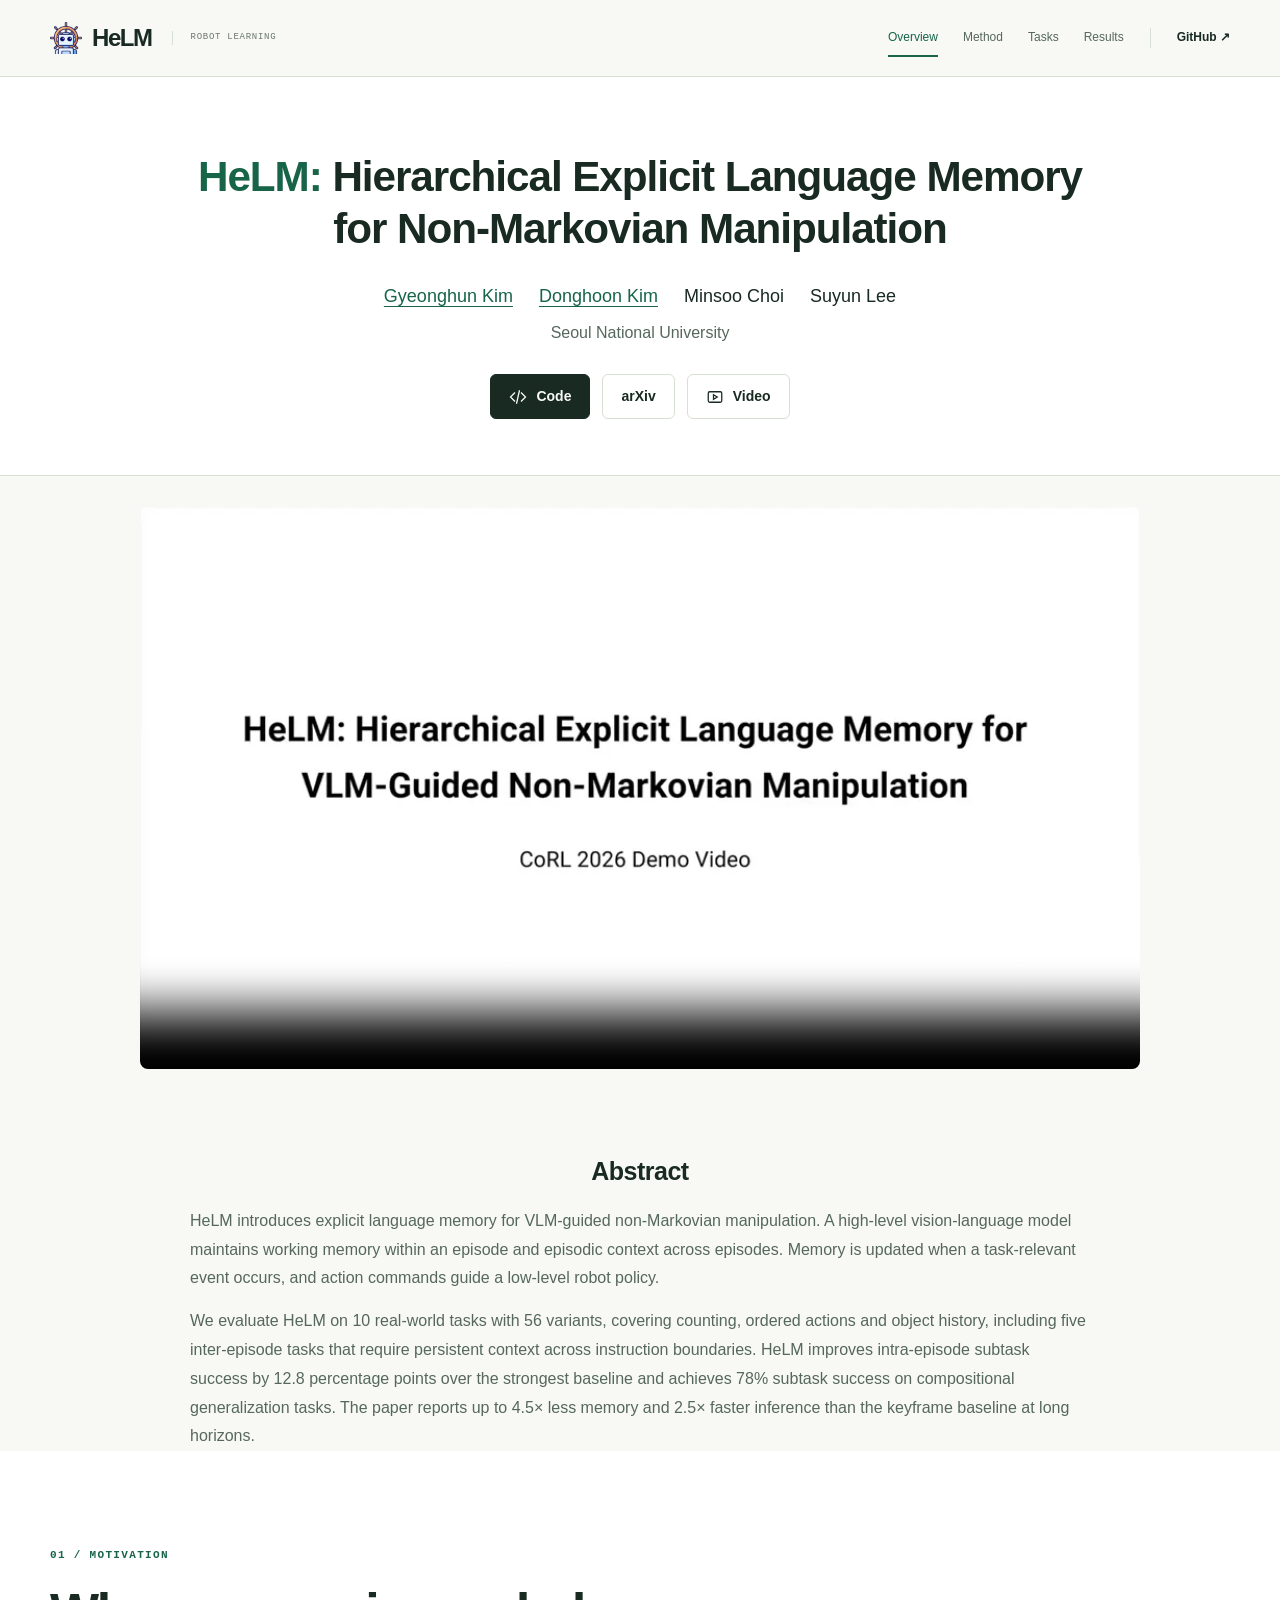
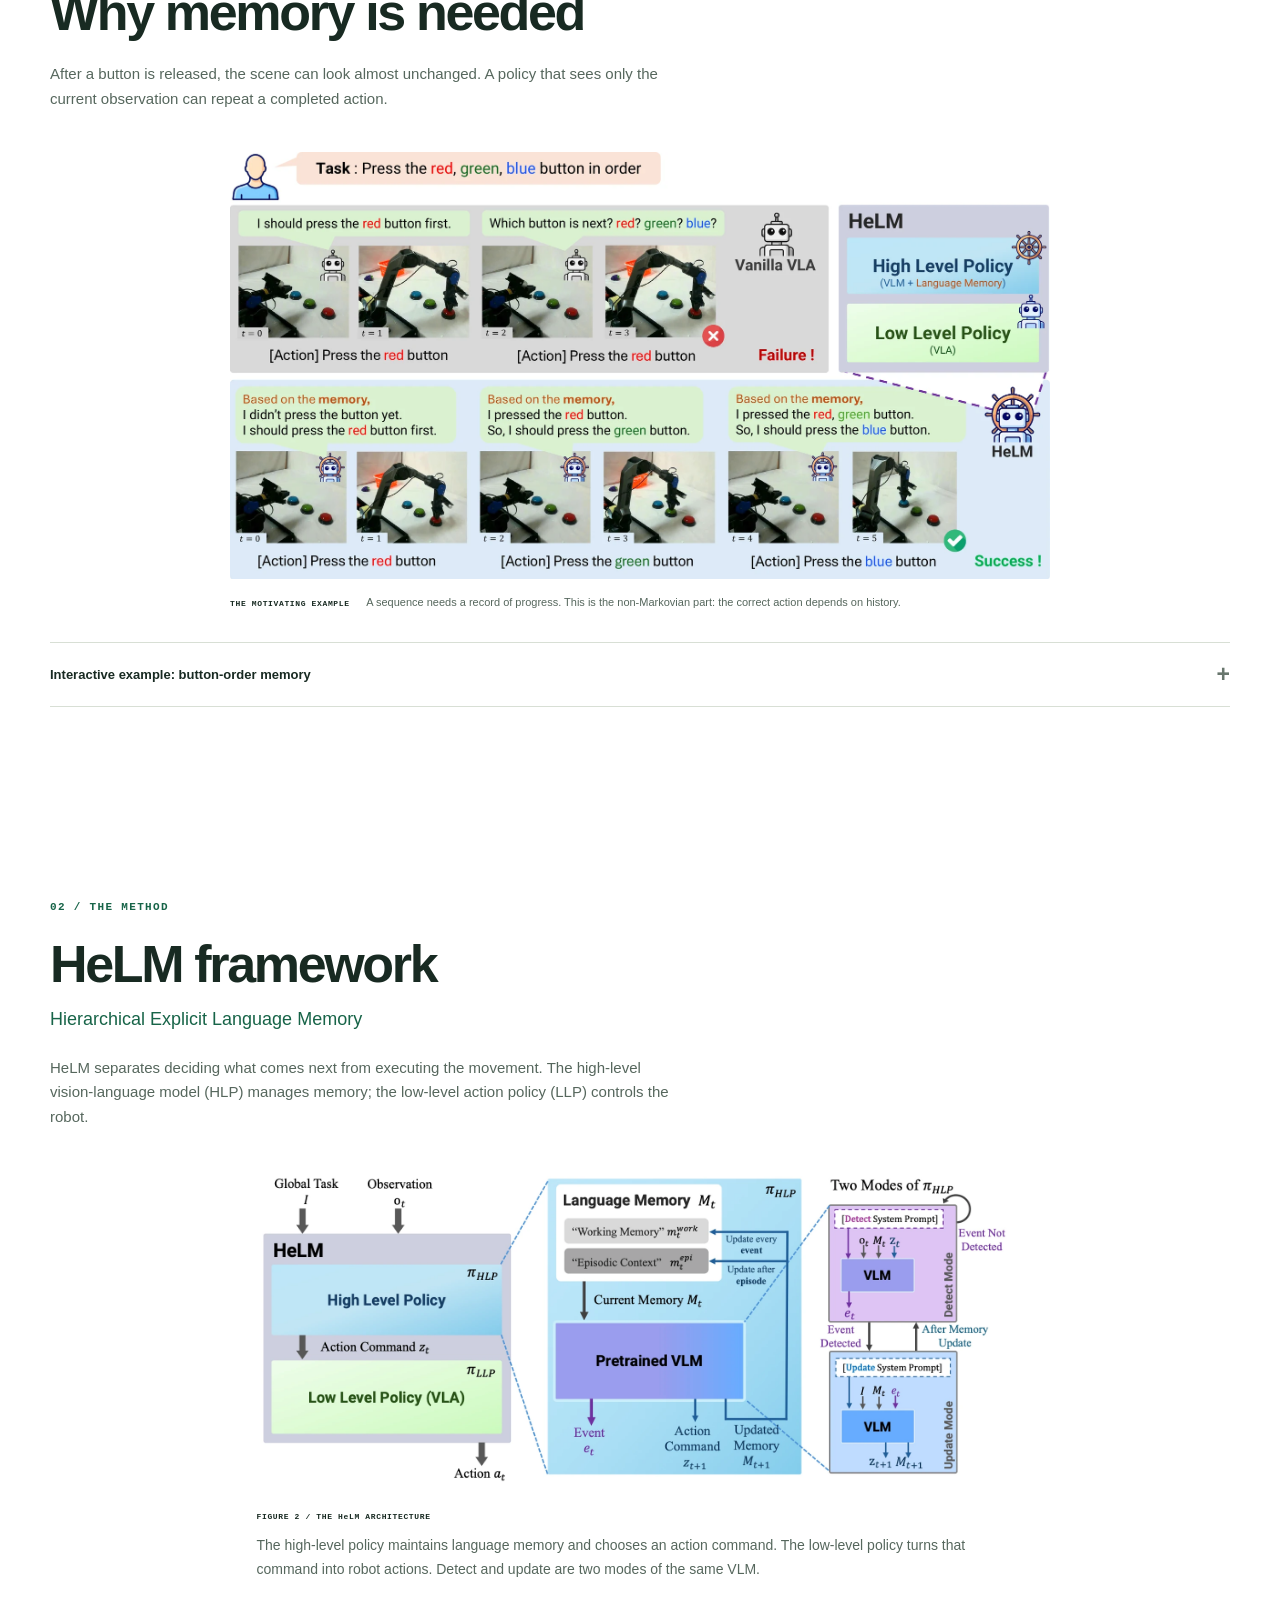
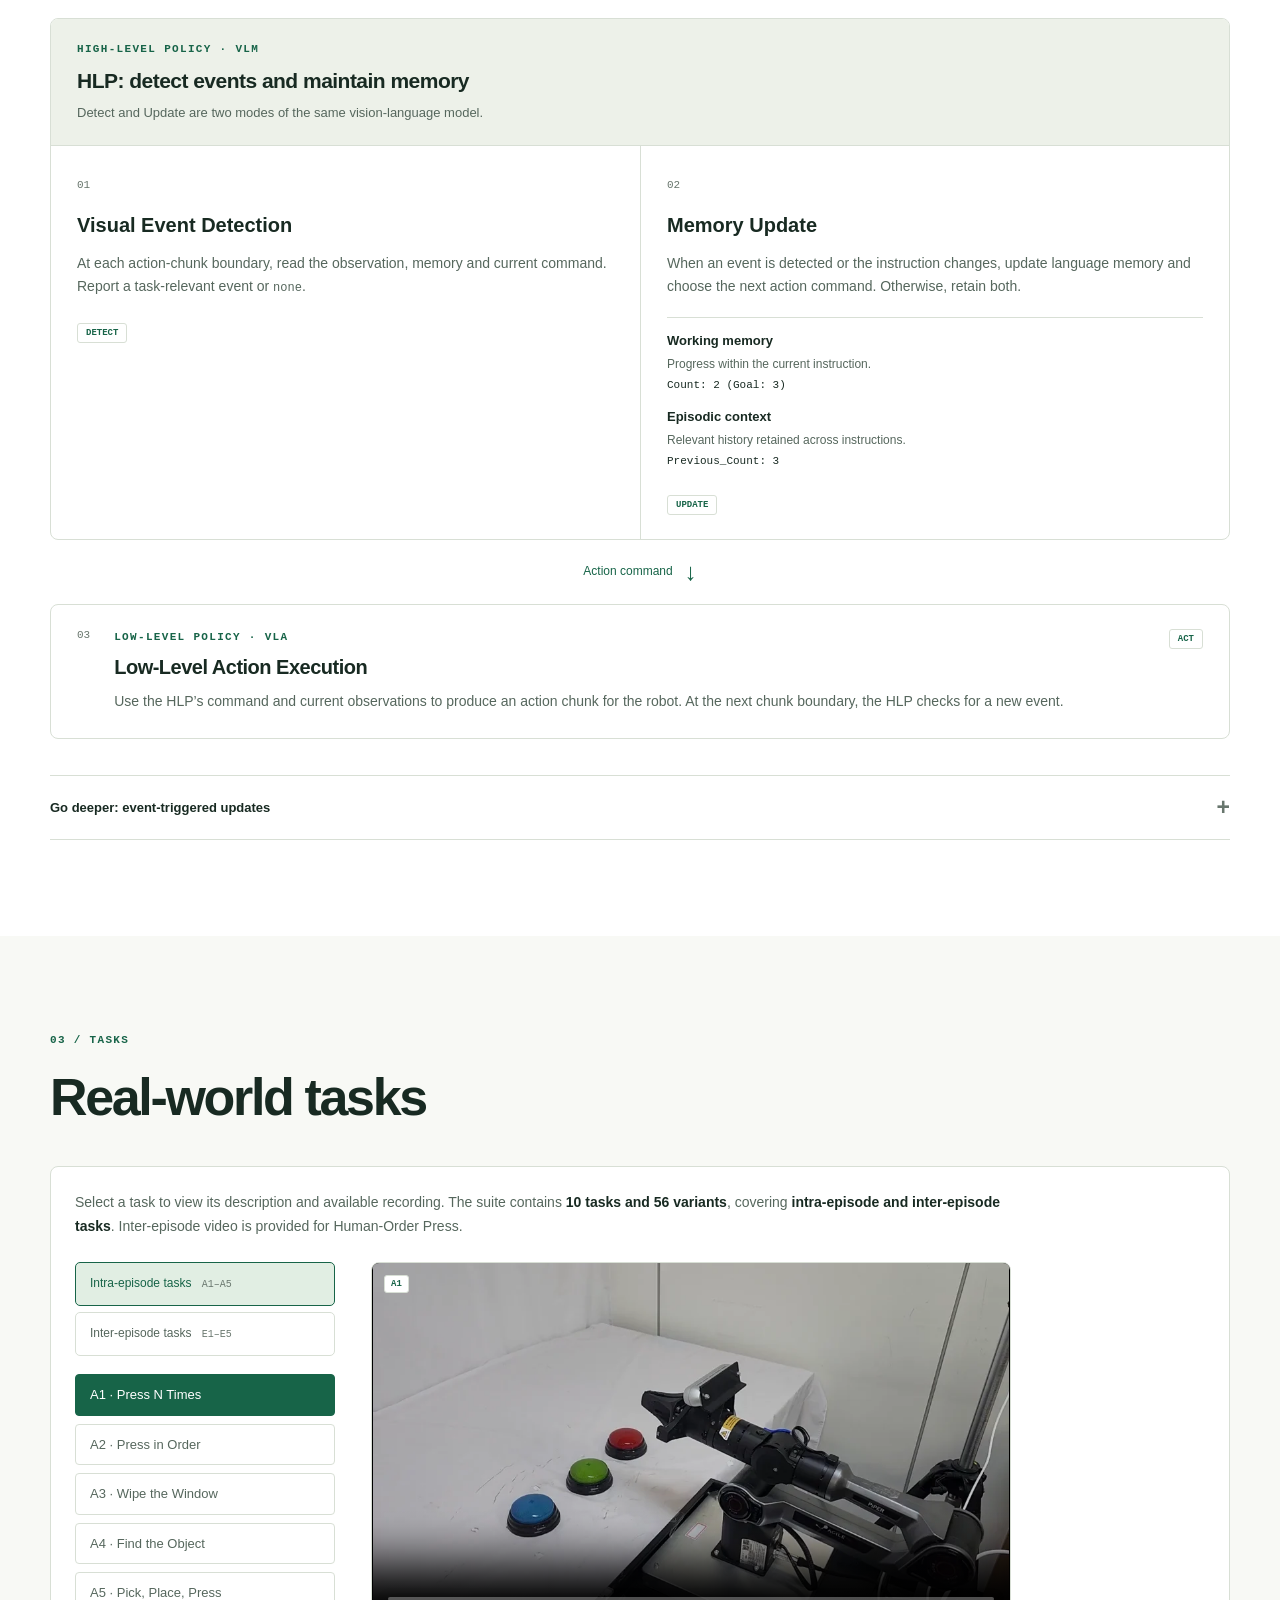
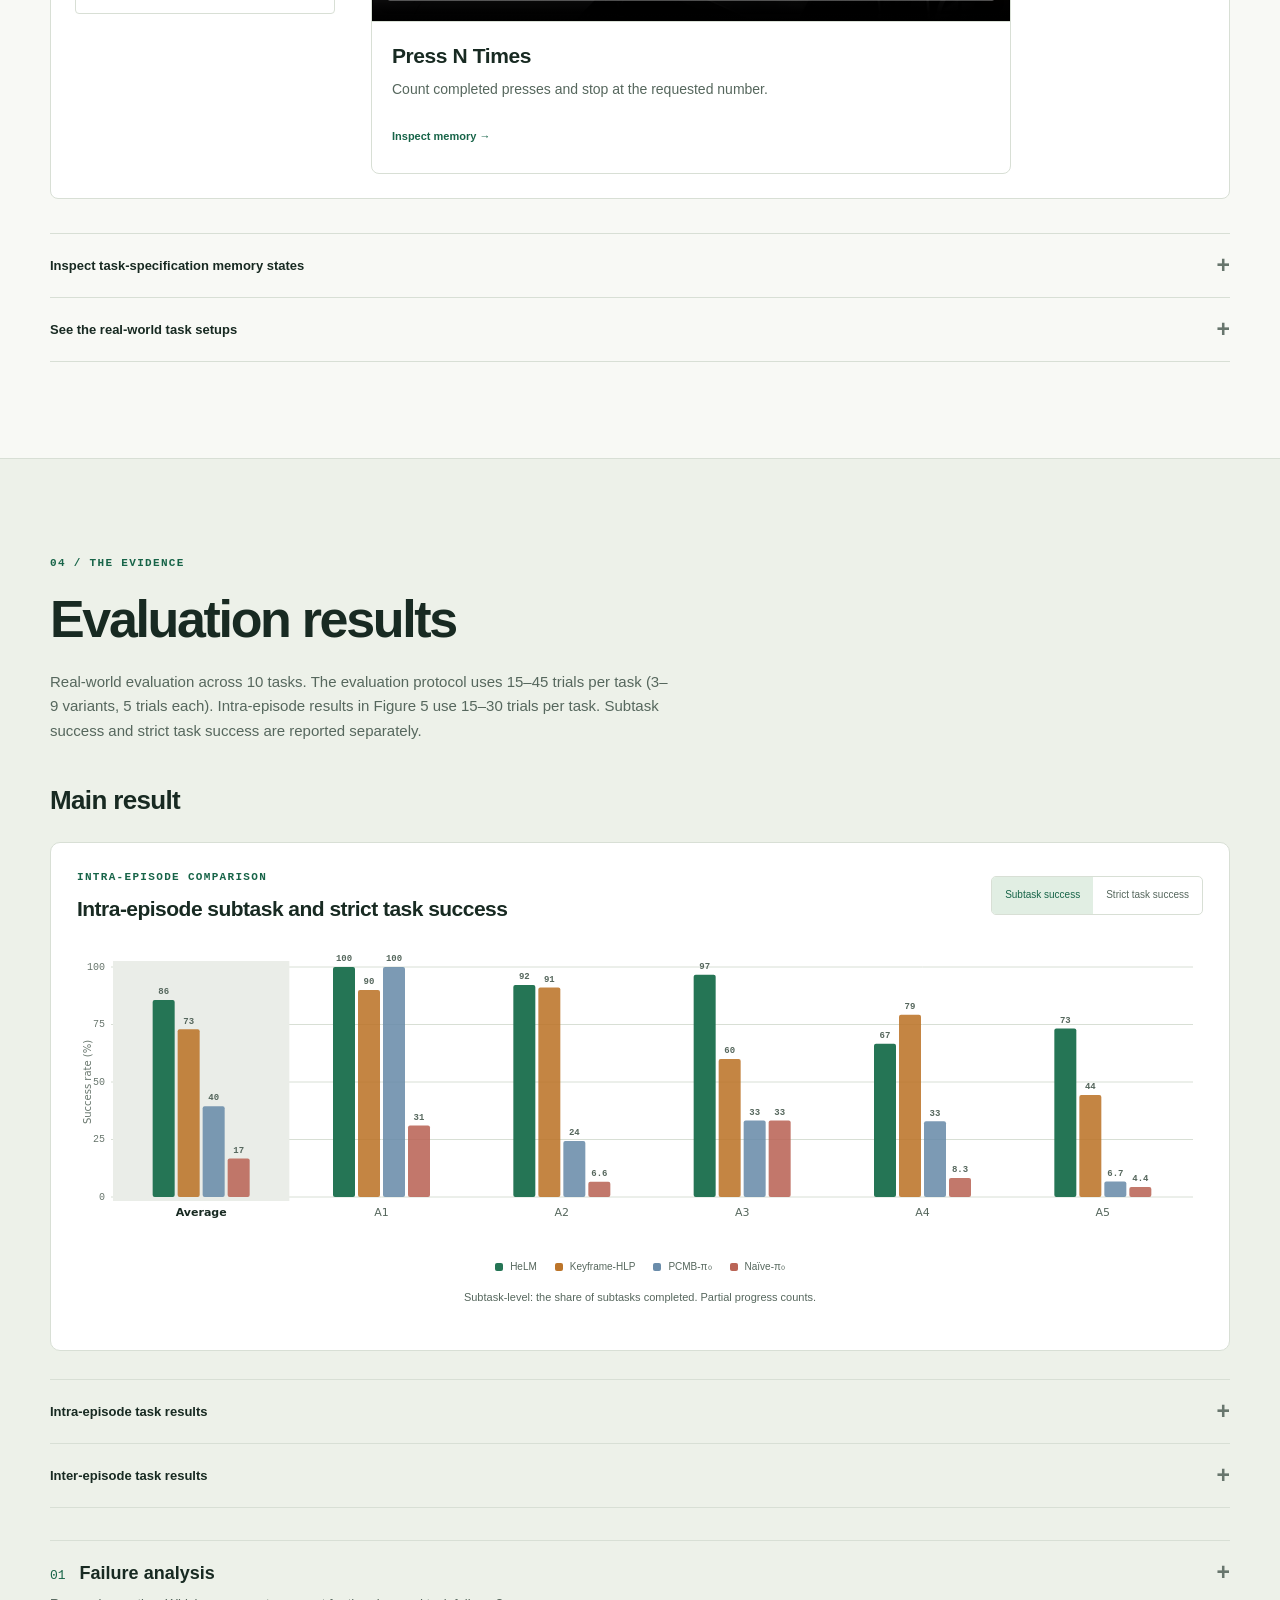
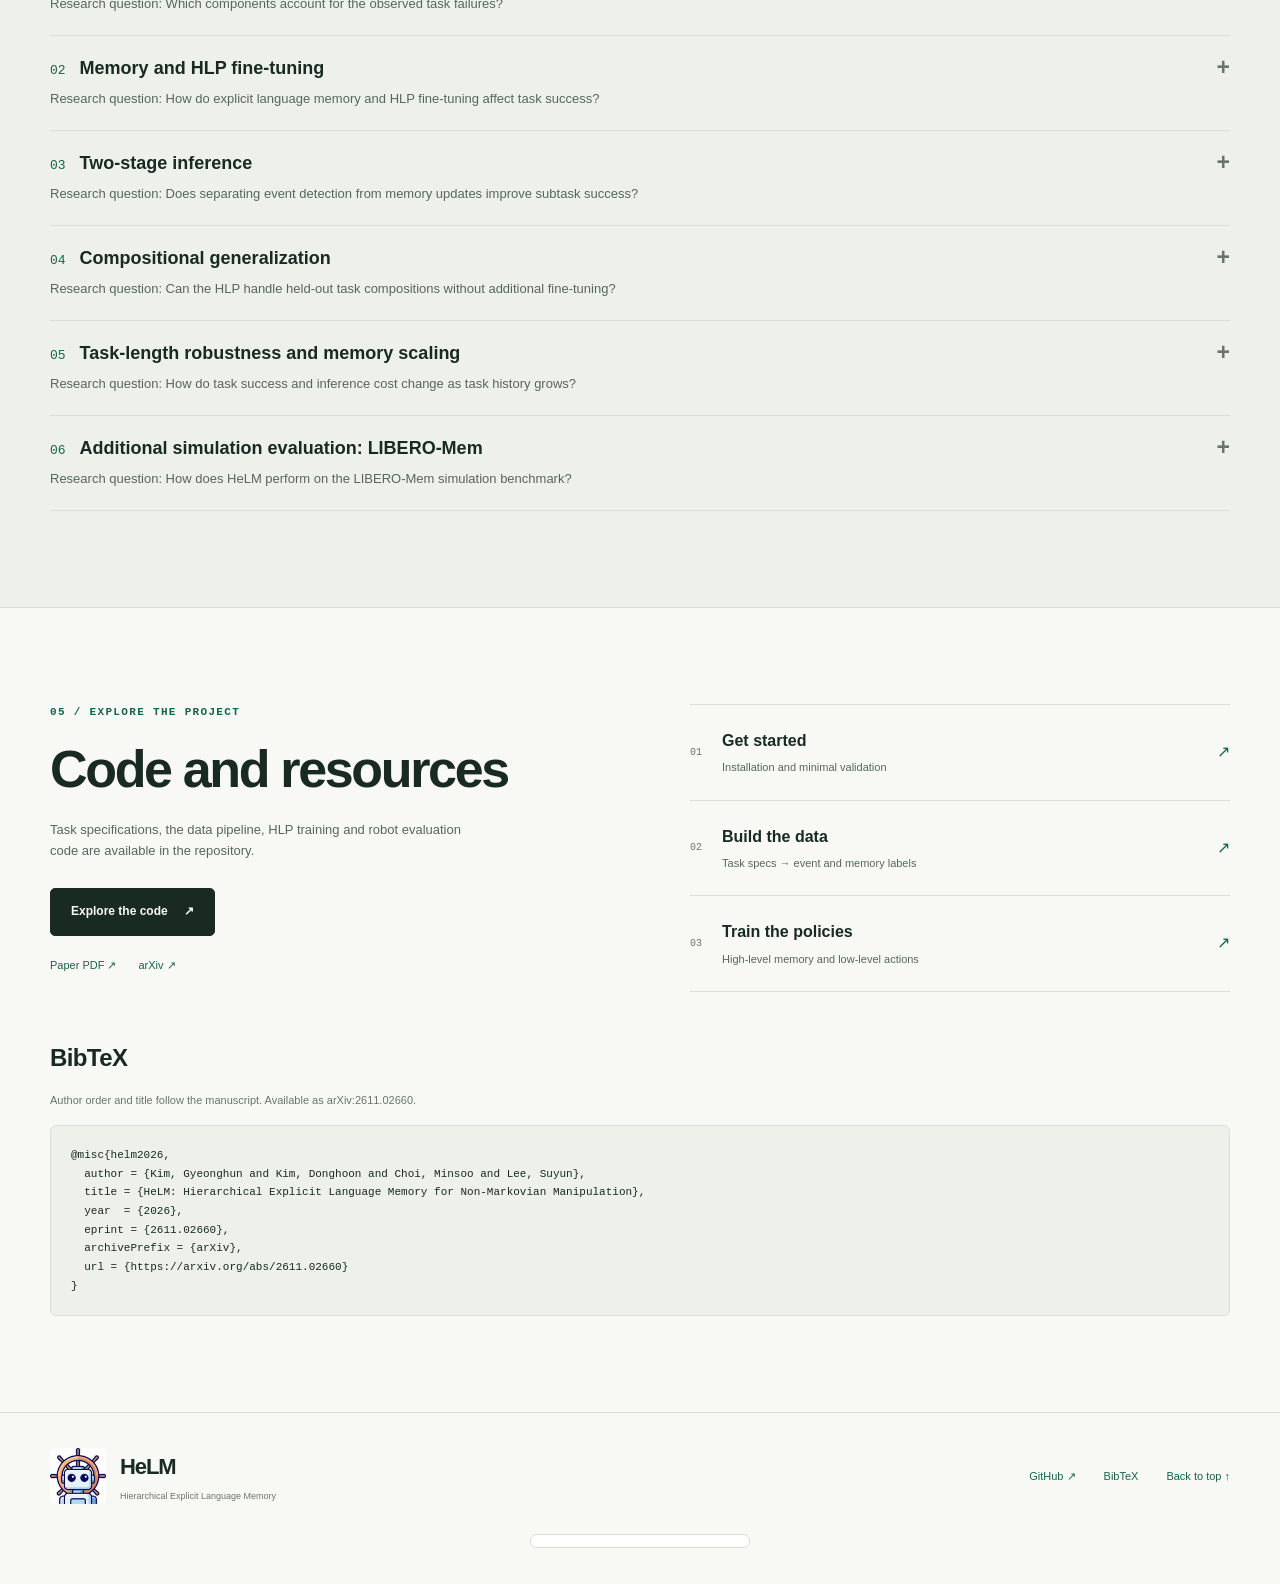
==== commit 3f3ab7c1: "Rearrange interactive example and place framework figure before steps" ====
--- a/docs/index.html
+++ b/docs/index.html
@@ -21,7 +21,7 @@
 <meta name="twitter:card" content="summary_large_image">
 
 
-<link rel="stylesheet" href="static/css/style.css?v=layout-details-20261104">
+<link rel="stylesheet" href="static/css/style.css?v=example-columns-20261104">
 <link rel="icon" type="image/png" href="static/images/favicon.png">
 </head>
 <body>
@@ -67,11 +67,12 @@
     <figure class="paper-figure"><img src="static/figures/fig1_teaser.webp" alt="A vanilla policy repeats the red-button press, while HeLM remembers completed presses and follows the red, green, blue order." width="1800" height="939" loading="lazy"><figcaption><span class="figure-tag">THE MOTIVATING EXAMPLE</span> A sequence needs a record of progress. This is the non-Markovian part: the correct action depends on history.</figcaption></figure>
     <details class="research-detail sequence-example">
       <summary>Interactive example: button-order memory <span aria-hidden="true">+</span></summary>
-      <div class="detail-content example-layout"><div class="example-explanation"><h3>Progress determines the next action</h3><p>The instruction stays the same: press red, green, then blue. Select a step to see how the memory records completed presses and changes the next command.</p><p class="small-note">Photographs illustrate the selected button action. Progress and commands follow the task specification; photos are not synchronized rollout frames.</p></div>
+      <div class="detail-content example-content"><div class="example-explanation"><h3>Progress determines the next action</h3><p>The instruction stays the same: press red, green, then blue. Select a step to see how the memory records completed presses and changes the next command.</p><p class="small-note">Photographs illustrate the selected button action. Progress and commands follow the task specification; photos are not synchronized rollout frames.</p></div>
     <div class="sequence-demo" role="region" aria-label="Button sequence example">
-      <div class="demo-topline"><span><span class="live-dot"></span> TASK-SPECIFICATION EXAMPLE</span><span class="mono">A2 / RGB</span></div>
+      <div class="example-visual"><div class="demo-topline"><span><span class="live-dot"></span> TASK-SPECIFICATION EXAMPLE</span><span class="mono">A2 / RGB</span></div>
       <div class="demo-instruction">“Press <span class="word-red">red</span>, <span class="word-green">green</span>, then <span class="word-blue">blue</span>.”</div>
-      <div class="hero-scene"><div id="hero-scene"></div></div>
+      <div class="hero-scene"><div id="hero-scene"></div></div></div>
+      <div class="example-controls">
       <div class="hero-memory" aria-live="polite" aria-atomic="true">
         <div class="memory-label"><span class="status-dot"></span> WHAT HeLM REMEMBERS</div>
         <p id="hero-progress">Progress: red</p>
@@ -83,7 +84,7 @@
         <button type="button" data-hero-step="2" aria-pressed="false">After green</button>
         <button type="button" data-hero-step="3" aria-pressed="false">Done</button>
       </div>
-      <p class="demo-hint">Select a step. The memory changes the next action.</p>
+      <p class="demo-hint">Select a step. The memory changes the next action.</p></div>
     </div>
       </div>
     </details>
@@ -93,6 +94,12 @@
 <section id="method" class="section method-section">
   <div class="wrap">
     <div class="section-heading"><p class="eyebrow">02 / THE METHOD</p><h2>HeLM framework</h2><p class="method-acronym">Hierarchical Explicit Language Memory</p><p>HeLM separates deciding what comes next from executing the movement. The high-level vision-language model (HLP) manages memory; the low-level action policy (LLP) controls the robot.</p></div>
+    <figure class="method-figure">
+      <div class="figure-scroll">
+        <img src="static/figures/fig2_arch.webp" alt="HeLM architecture from the paper: the high-level policy reads the instruction, current observation and language memory, then sends action commands to the low-level VLA policy. Working memory tracks events; episodic context carries information across episodes. The shared VLM uses detect mode to watch for events and update mode to revise memory and the next command." width="1800" height="746" loading="lazy">
+      </div>
+      <figcaption><div><span class="figure-tag">FIGURE 2 / THE HeLM ARCHITECTURE</span><p>The high-level policy maintains language memory and chooses an action command. The low-level policy turns that command into robot actions. Detect and update are two modes of the same VLM.</p></div></figcaption>
+    </figure>
     <div class="policy-flow">
       <section class="hlp-policy" aria-labelledby="hlp-title">
         <div class="policy-heading"><p class="eyebrow">HIGH-LEVEL POLICY · VLM</p><h3 id="hlp-title">HLP: detect events and maintain memory</h3><p>Detect and Update are two modes of the same vision-language model.</p></div>
@@ -104,12 +111,6 @@
       <div class="command-handoff">Action command <span aria-hidden="true">↓</span></div>
       <section class="llp-policy" aria-labelledby="llp-title"><span class="step-number">03</span><div><p class="eyebrow">LOW-LEVEL POLICY · VLA</p><h3 id="llp-title">Low-Level Action Execution</h3><p>Use the HLP’s command and current observations to produce an action chunk for the robot. At the next chunk boundary, the HLP checks for a new event.</p></div><span class="step-tag">ACT</span></section>
     </div>
-    <figure class="method-figure">
-      <div class="figure-scroll">
-        <img src="static/figures/fig2_arch.webp" alt="HeLM architecture from the paper: the high-level policy reads the instruction, current observation and language memory, then sends action commands to the low-level VLA policy. Working memory tracks events; episodic context carries information across episodes. The shared VLM uses detect mode to watch for events and update mode to revise memory and the next command." width="1800" height="746" loading="lazy">
-      </div>
-      <figcaption><div><span class="figure-tag">FIGURE 2 / THE HeLM ARCHITECTURE</span><p>The high-level policy maintains language memory and chooses an action command. The low-level policy turns that command into robot actions. Detect and update are two modes of the same VLM.</p></div></figcaption>
-    </figure>
     <details class="research-detail"><summary>Go deeper: event-triggered updates <span aria-hidden="true">+</span></summary><div class="detail-content"><p>Detect mode emits a task-relevant event or <code>none</code>. Update mode runs when an event is detected or the global instruction changes. Working memory tracks the current task; episodic context carries information across task boundaries.</p><figure class="paper-figure"><img src="static/figures/fig3_loop.webp?v=complete-20261104" alt="Detect and update calls across episodes, with working memory and episodic context updated at task events." width="1800" height="692" loading="lazy"><figcaption>The evaluation loop across intra-episode and inter-episode tasks.</figcaption></figure></div></details>
   </div>
 </section>
@@ -153,7 +154,7 @@
     </div>
     <p class="small-note explorer-note">Reference photographs switch to matching actions or outcomes when available; they are not synchronized rollout frames. Window regions use the robot’s frame. Missing drawer-specific photographs are marked as setup references. Progress and memory follow the task specifications. Playback timing is illustrative. For cross-episode memory, try E1 and follow the new-instruction marker.</p>
     </div></details>
-    <details class="research-detail"><summary>See the real-world task setups <span aria-hidden="true">+</span></summary><div class="detail-content"><figure class="paper-figure"><img src="static/figures/fig4_tasksuite.webp" alt="Real-world setups for five intra-episode tasks and five inter-episode tasks." width="1800" height="876" loading="lazy"><figcaption>Top: Intra-episode tasks (A1–A5). Bottom: Inter-episode tasks (E1–E5).</figcaption></figure></div></details>
+    <details class="research-detail"><summary>See the real-world task setups <span aria-hidden="true">+</span></summary><div class="detail-content"><figure class="paper-figure task-setups-figure"><img src="static/figures/fig4_tasksuite.webp" alt="Real-world setups for five intra-episode tasks and five inter-episode tasks." width="1800" height="876" loading="lazy"><figcaption>Top: Intra-episode tasks (A1–A5). Bottom: Inter-episode tasks (E1–E5).</figcaption></figure></div></details>
   </div>
 </section>
 
--- a/docs/static/css/style.css
+++ b/docs/static/css/style.css
@@ -641,3 +641,16 @@
 .citation-content > p { margin-bottom: 16px; }
 @media (max-width: 800px) { .example-layout { grid-template-columns: 1fr; gap: 24px; } .example-explanation { padding-top: 0; } }
 @media (max-width: 600px) { .hlp-steps { grid-template-columns: 1fr; } .hlp-steps > li + li { border-left: 0; border-top: 1px solid var(--border); } .policy-heading, .hlp-steps > li, .llp-policy { padding: 18px; } .llp-policy { grid-template-columns: auto minmax(0, 1fr); gap: 16px; } .llp-policy .step-tag { grid-column: 2; justify-self: start; } .task-browser { padding: 16px; } }
+
+/* Keep the explanation above the example; memory controls sit beside the photograph. */
+.example-content { padding-top: 18px; }
+.example-content .example-explanation { padding-top: 0; margin-bottom: 24px; text-align: left; }
+.example-content .sequence-demo { display: grid; grid-template-columns: minmax(0, .85fr) minmax(0, 1.15fr); gap: 28px; max-width: none; align-items: center; }
+.example-visual { grid-column: 2; grid-row: 1; min-width: 0; }
+.example-controls { grid-column: 1; grid-row: 1; min-width: 0; }
+.example-controls .hero-memory { margin-top: 0; }
+.task-setups-figure { width: 70%; margin-inline: auto; }
+@media (max-width: 800px) {
+  .example-content .sequence-demo { grid-template-columns: 1fr; gap: 20px; }
+  .example-visual, .example-controls { grid-column: 1; grid-row: auto; }
+}
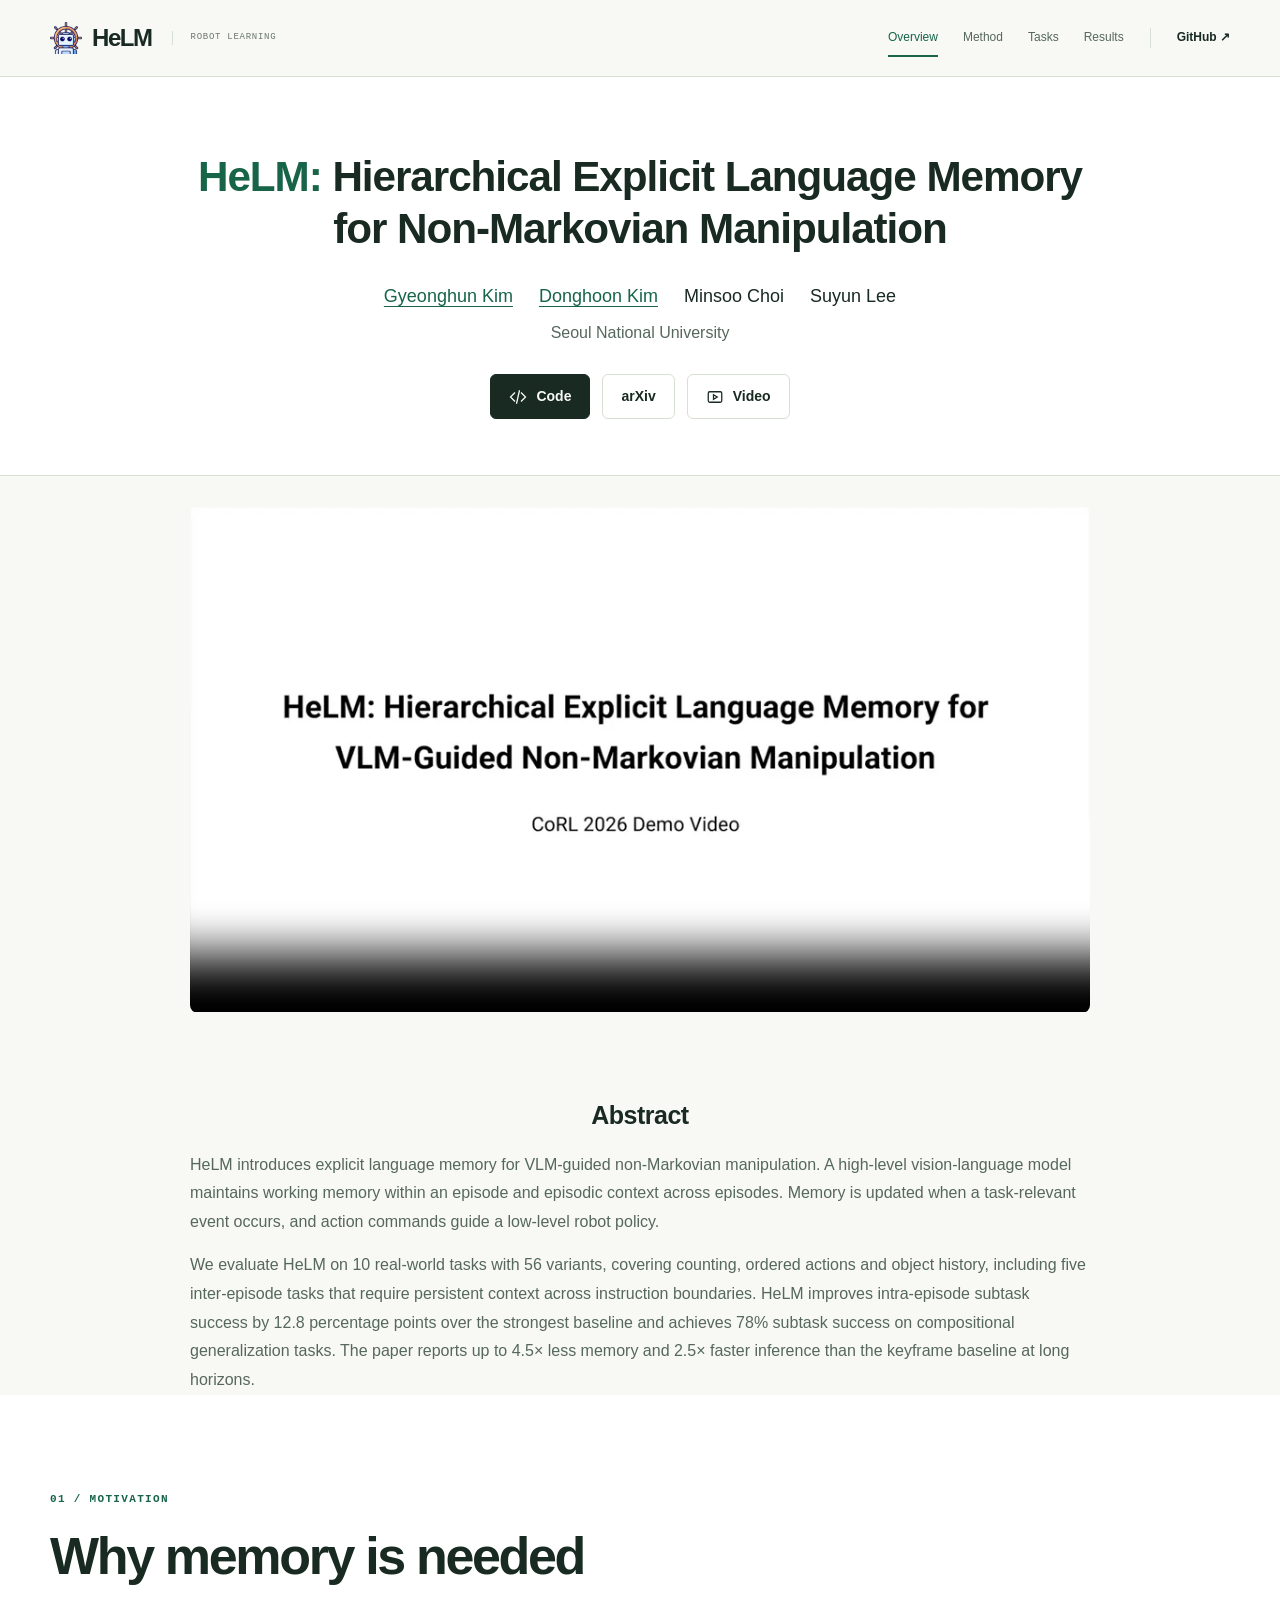
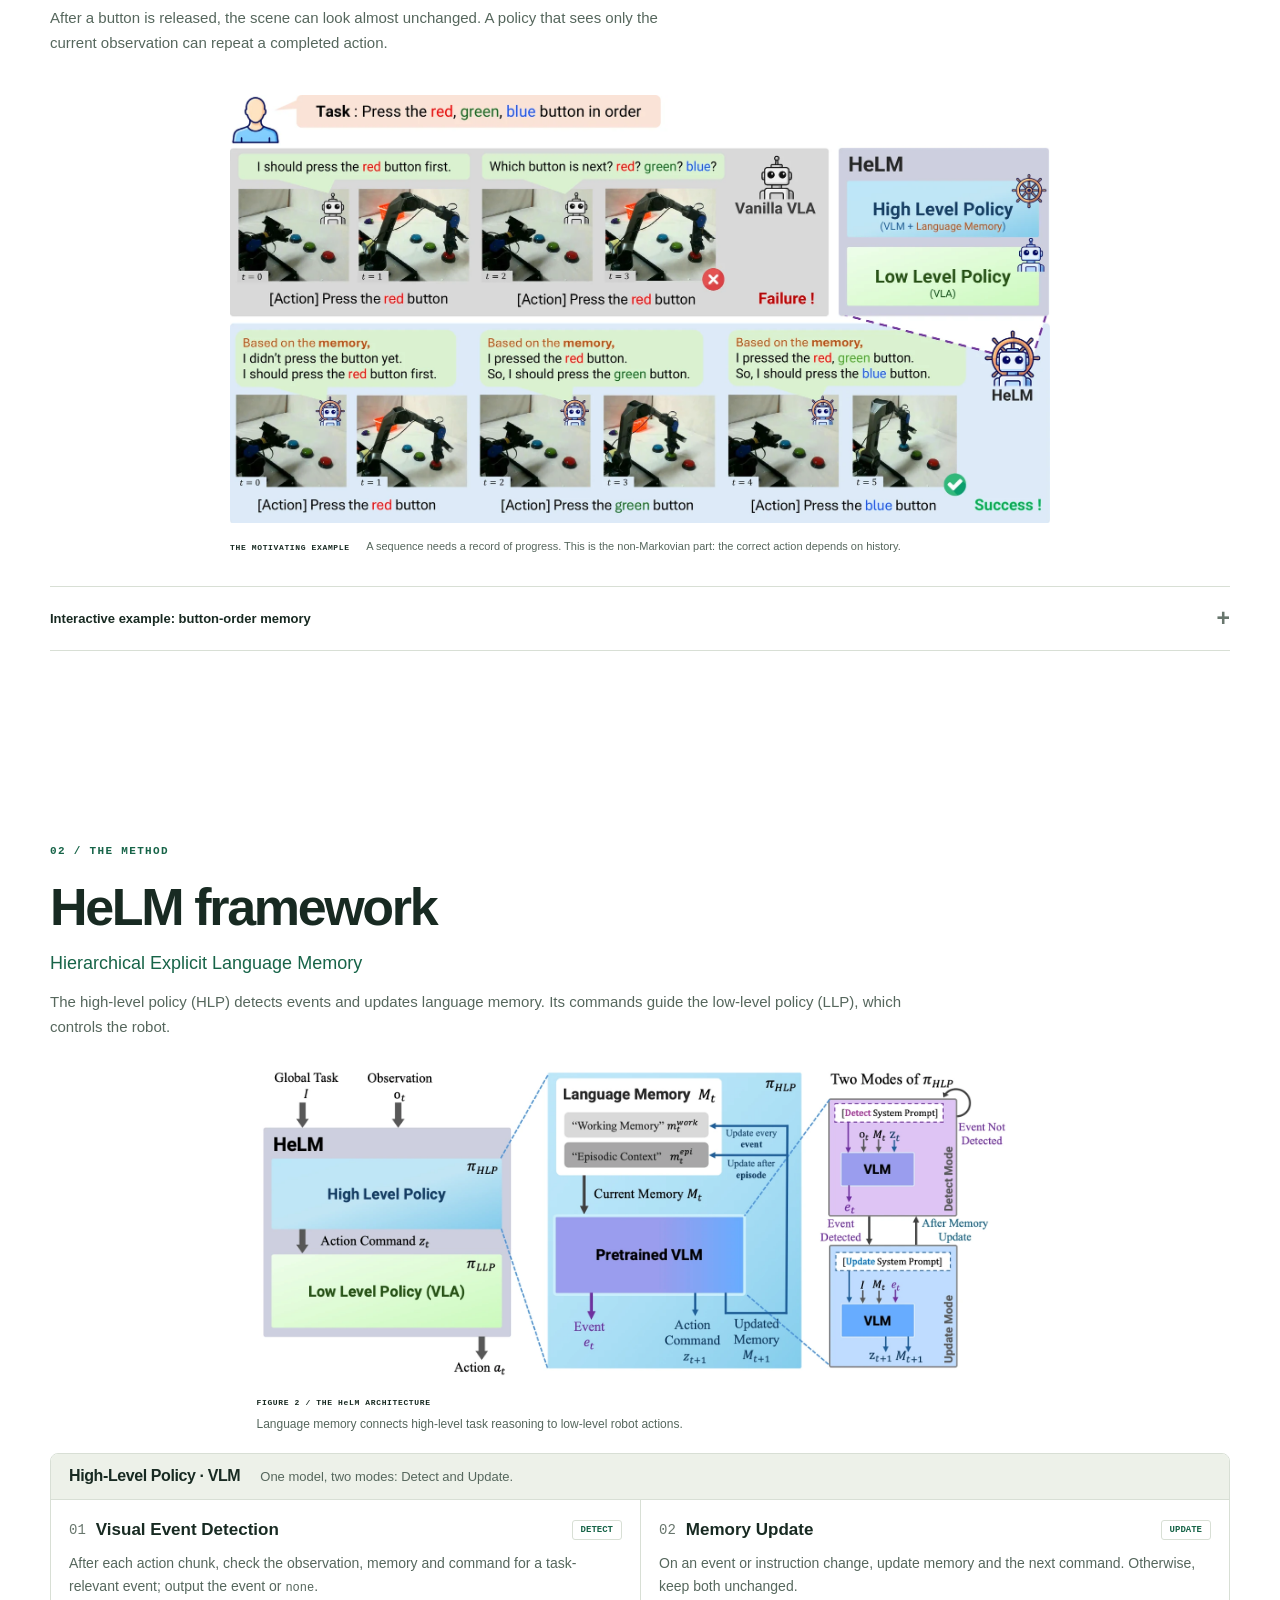
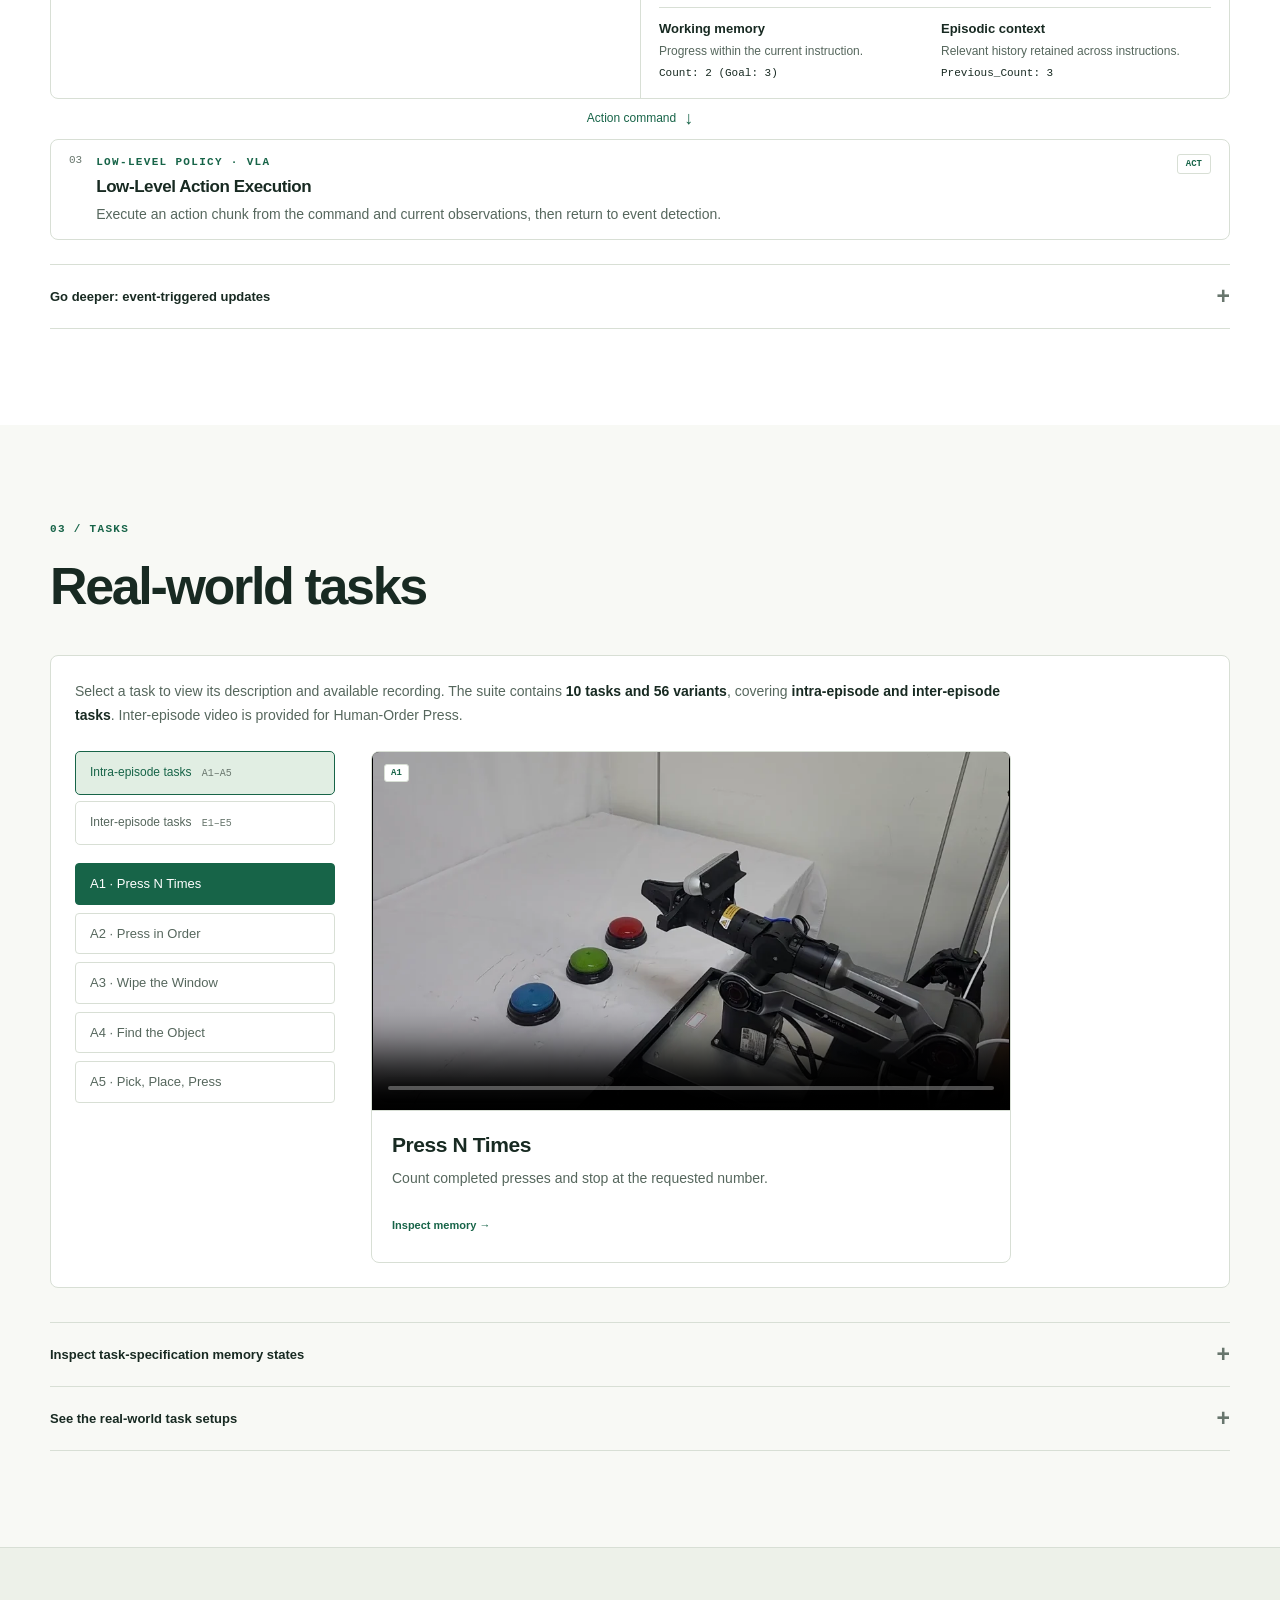
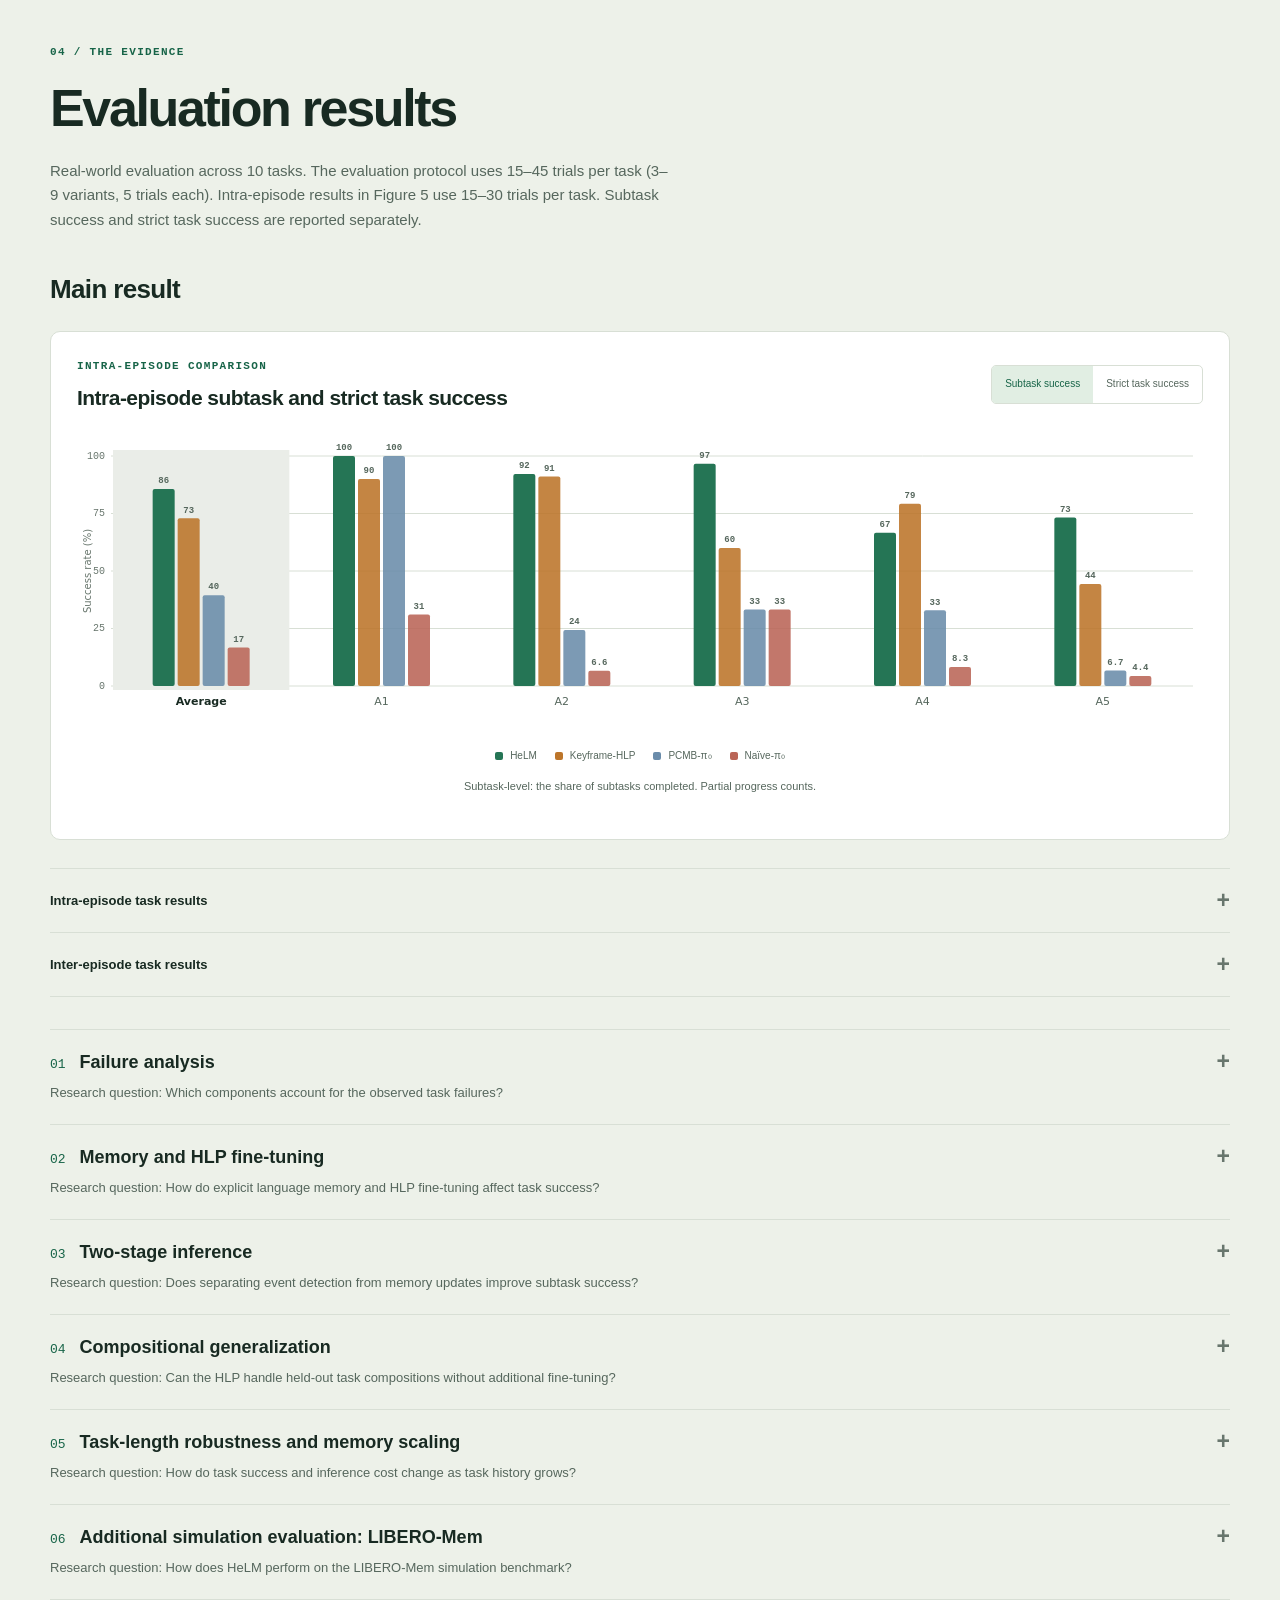
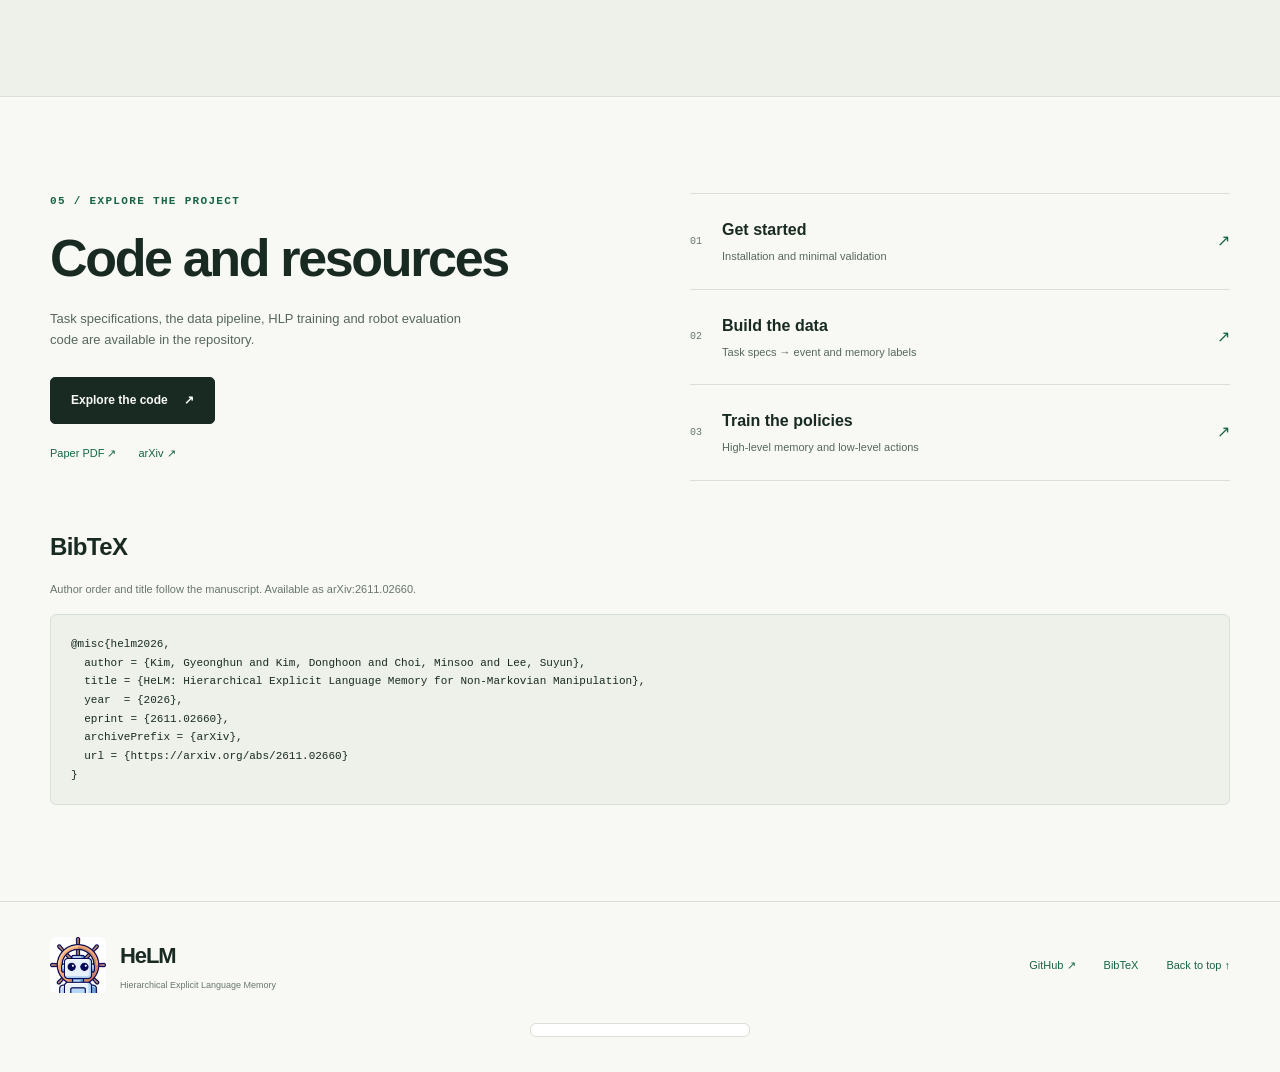
==== commit 89620e74: "Match demo to abstract width and compact framework explanations" ====
--- a/docs/index.html
+++ b/docs/index.html
@@ -21,7 +21,7 @@
 <meta name="twitter:card" content="summary_large_image">
 
 
-<link rel="stylesheet" href="static/css/style.css?v=example-columns-20261104">
+<link rel="stylesheet" href="static/css/style.css?v=compact-method-20261104">
 <link rel="icon" type="image/png" href="static/images/favicon.png">
 </head>
 <body>
@@ -49,7 +49,7 @@
 </header>
 
 <section id="video" class="section featured-demo" aria-label="HeLM demo video">
-  <div class="wrap"><div class="video-frame"><video controls preload="none" playsinline width="1280" height="720" poster="static/images/videos/helm_demo.webp?v=first-frame-20261104" aria-label="HeLM demo video"><source src="static/videos/helm_demo.mp4" type="video/mp4">Your browser does not support embedded video. <a href="static/videos/helm_demo.mp4">Download the demo video.</a></video></div></div>
+  <div class="wrap abstract-content"><div class="video-frame"><video controls preload="none" playsinline width="1280" height="720" poster="static/images/videos/helm_demo.webp?v=first-frame-20261104" aria-label="HeLM demo video"><source src="static/videos/helm_demo.mp4" type="video/mp4">Your browser does not support embedded video. <a href="static/videos/helm_demo.mp4">Download the demo video.</a></video></div></div>
 </section>
 
 
@@ -93,23 +93,23 @@
 
 <section id="method" class="section method-section">
   <div class="wrap">
-    <div class="section-heading"><p class="eyebrow">02 / THE METHOD</p><h2>HeLM framework</h2><p class="method-acronym">Hierarchical Explicit Language Memory</p><p>HeLM separates deciding what comes next from executing the movement. The high-level vision-language model (HLP) manages memory; the low-level action policy (LLP) controls the robot.</p></div>
+    <div class="section-heading"><p class="eyebrow">02 / THE METHOD</p><h2>HeLM framework</h2><p class="method-acronym">Hierarchical Explicit Language Memory</p><p>The high-level policy (HLP) detects events and updates language memory. Its commands guide the low-level policy (LLP), which controls the robot.</p></div>
     <figure class="method-figure">
       <div class="figure-scroll">
         <img src="static/figures/fig2_arch.webp" alt="HeLM architecture from the paper: the high-level policy reads the instruction, current observation and language memory, then sends action commands to the low-level VLA policy. Working memory tracks events; episodic context carries information across episodes. The shared VLM uses detect mode to watch for events and update mode to revise memory and the next command." width="1800" height="746" loading="lazy">
       </div>
-      <figcaption><div><span class="figure-tag">FIGURE 2 / THE HeLM ARCHITECTURE</span><p>The high-level policy maintains language memory and chooses an action command. The low-level policy turns that command into robot actions. Detect and update are two modes of the same VLM.</p></div></figcaption>
+      <figcaption><div><span class="figure-tag">FIGURE 2 / THE HeLM ARCHITECTURE</span><p>Language memory connects high-level task reasoning to low-level robot actions.</p></div></figcaption>
     </figure>
     <div class="policy-flow">
       <section class="hlp-policy" aria-labelledby="hlp-title">
-        <div class="policy-heading"><p class="eyebrow">HIGH-LEVEL POLICY · VLM</p><h3 id="hlp-title">HLP: detect events and maintain memory</h3><p>Detect and Update are two modes of the same vision-language model.</p></div>
+        <div class="policy-heading"><h3 id="hlp-title">High-Level Policy · VLM</h3><p>One model, two modes: Detect and Update.</p></div>
         <ol class="hlp-steps">
-          <li><span class="step-number">01</span><h4>Visual Event Detection</h4><p>At each action-chunk boundary, read the observation, memory and current command. Report a task-relevant event or <code>none</code>.</p><span class="step-tag">DETECT</span></li>
-          <li><span class="step-number">02</span><h4>Memory Update</h4><p>When an event is detected or the instruction changes, update language memory and choose the next action command. Otherwise, retain both.</p><dl class="update-memory"><div><dt>Working memory</dt><dd>Progress within the current instruction.<code>Count: 2 (Goal: 3)</code></dd></div><div><dt>Episodic context</dt><dd>Relevant history retained across instructions.<code>Previous_Count: 3</code></dd></div></dl><span class="step-tag">UPDATE</span></li>
+          <li><span class="step-number">01</span><h4>Visual Event Detection</h4><p>After each action chunk, check the observation, memory and command for a task-relevant event; output the event or <code>none</code>.</p><span class="step-tag">DETECT</span></li>
+          <li><span class="step-number">02</span><h4>Memory Update</h4><p>On an event or instruction change, update memory and the next command. Otherwise, keep both unchanged.</p><dl class="update-memory"><div><dt>Working memory</dt><dd>Progress within the current instruction.<code>Count: 2 (Goal: 3)</code></dd></div><div><dt>Episodic context</dt><dd>Relevant history retained across instructions.<code>Previous_Count: 3</code></dd></div></dl><span class="step-tag">UPDATE</span></li>
         </ol>
       </section>
       <div class="command-handoff">Action command <span aria-hidden="true">↓</span></div>
-      <section class="llp-policy" aria-labelledby="llp-title"><span class="step-number">03</span><div><p class="eyebrow">LOW-LEVEL POLICY · VLA</p><h3 id="llp-title">Low-Level Action Execution</h3><p>Use the HLP’s command and current observations to produce an action chunk for the robot. At the next chunk boundary, the HLP checks for a new event.</p></div><span class="step-tag">ACT</span></section>
+      <section class="llp-policy" aria-labelledby="llp-title"><span class="step-number">03</span><div><p class="eyebrow">LOW-LEVEL POLICY · VLA</p><h3 id="llp-title">Low-Level Action Execution</h3><p>Execute an action chunk from the command and current observations, then return to event detection.</p></div><span class="step-tag">ACT</span></section>
     </div>
     <details class="research-detail"><summary>Go deeper: event-triggered updates <span aria-hidden="true">+</span></summary><div class="detail-content"><p>Detect mode emits a task-relevant event or <code>none</code>. Update mode runs when an event is detected or the global instruction changes. Working memory tracks the current task; episodic context carries information across task boundaries.</p><figure class="paper-figure"><img src="static/figures/fig3_loop.webp?v=complete-20261104" alt="Detect and update calls across episodes, with working memory and episodic context updated at task events." width="1800" height="692" loading="lazy"><figcaption>The evaluation loop across intra-episode and inter-episode tasks.</figcaption></figure></div></details>
   </div>
--- a/docs/static/css/style.css
+++ b/docs/static/css/style.css
@@ -530,7 +530,7 @@
 
 /* Overview first; recordings live directly in their corresponding task cards. */
 .featured-demo { padding: 30px 0 40px; }
-.featured-demo .wrap { max-width: 1000px; }
+.featured-demo .wrap { max-width: 900px; }
 .video-frame video { display: block; width: 100%; max-width: 100%; height: auto; aspect-ratio: 16 / 9; object-fit: contain; }
 .task-grid { grid-template-columns: repeat(2, minmax(0, 1fr)); }
 .task-media { aspect-ratio: 16 / 9; }
@@ -654,3 +654,32 @@
   .example-content .sequence-demo { grid-template-columns: 1fr; gap: 20px; }
   .example-visual, .example-controls { grid-column: 1; grid-row: auto; }
 }
+
+/* Compact framework explanations keep the figure and policy steps close together. */
+.method-section .section-heading { margin-bottom: 24px; max-width: 900px; }
+.method-section .section-heading > p:last-child { max-width: 900px; margin-top: 12px; }
+.method-section .method-figure { margin-bottom: 18px; }
+.method-section .method-figure figcaption { margin-top: 10px; }
+.method-section .method-figure figcaption p { margin-top: 4px; font-size: 12px; }
+.policy-flow { margin: 18px 0 24px; }
+.policy-heading { display: flex; flex-wrap: wrap; align-items: baseline; gap: 6px 20px; padding: 12px 18px; }
+.policy-heading h3 { margin: 0; font-size: 16px; }
+.policy-heading > p:last-child { margin: 0; font-size: 13px; }
+.hlp-steps > li { display: grid; grid-template-columns: auto minmax(0, 1fr) auto; gap: 8px 10px; align-content: start; padding: 16px 18px; }
+.hlp-steps .step-number { font-size: 14px; align-self: center; }
+.hlp-steps h4 { margin: 0; font-size: 17px; align-self: center; }
+.hlp-steps .step-tag { grid-column: 3; grid-row: 1; margin: 0; align-self: center; }
+.hlp-steps p { grid-column: 1 / -1; margin: 0; line-height: 1.6; }
+.update-memory { grid-column: 1 / -1; display: grid; grid-template-columns: repeat(2, minmax(0, 1fr)); gap: 12px; margin: 2px 0 0; padding-top: 10px; }
+.update-memory > div + div { margin-top: 0; }
+.command-handoff { padding: 5px; gap: 8px; }
+.command-handoff span { font-size: 18px; }
+.llp-policy { padding: 14px 18px; gap: 14px; }
+.llp-policy h3 { margin-top: 4px; font-size: 17px; }
+.llp-policy p:not(.eyebrow) { margin-top: 5px; line-height: 1.6; }
+@media (max-width: 600px) {
+  .policy-heading { padding: 12px 16px; }
+  .hlp-steps > li, .llp-policy { padding: 14px 16px; }
+  .llp-policy .step-tag { display: none; }
+}
+@media (max-width: 380px) { .update-memory { grid-template-columns: 1fr; } .hlp-steps .step-tag { display: none; } }
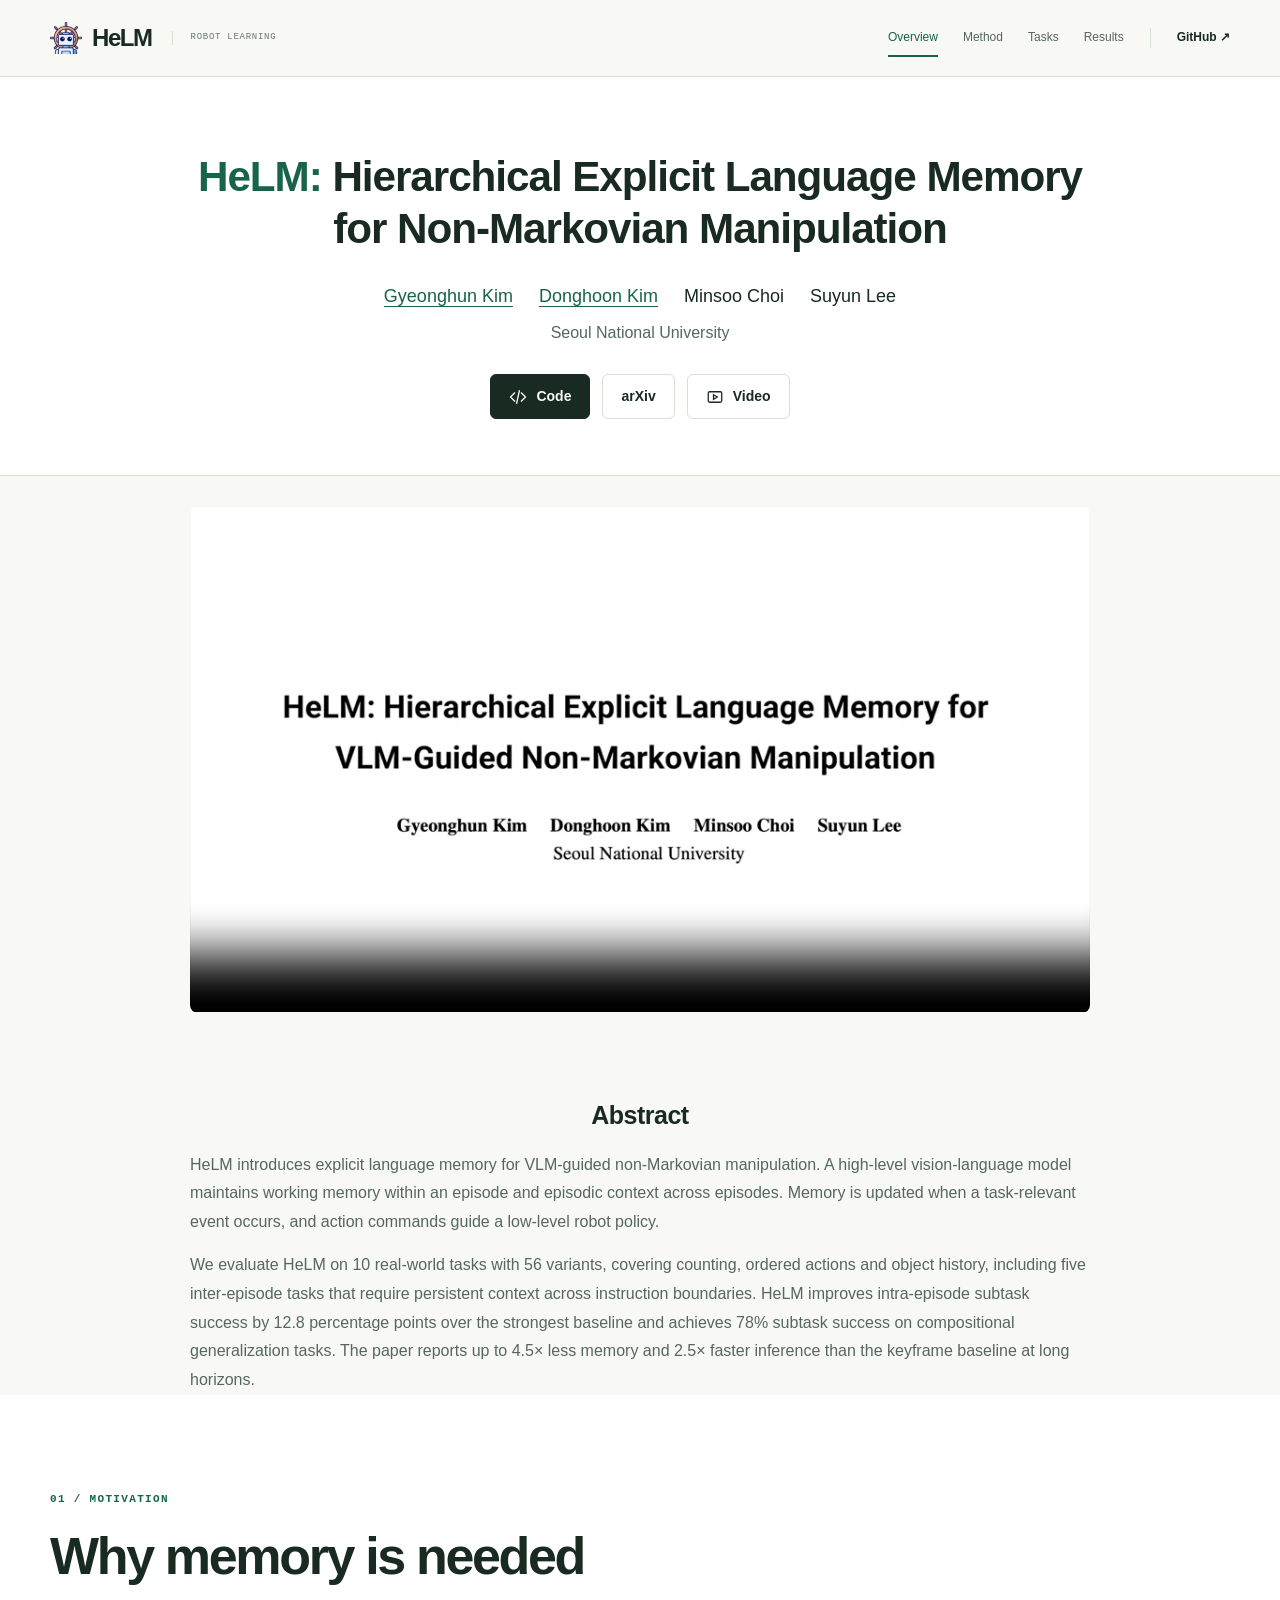
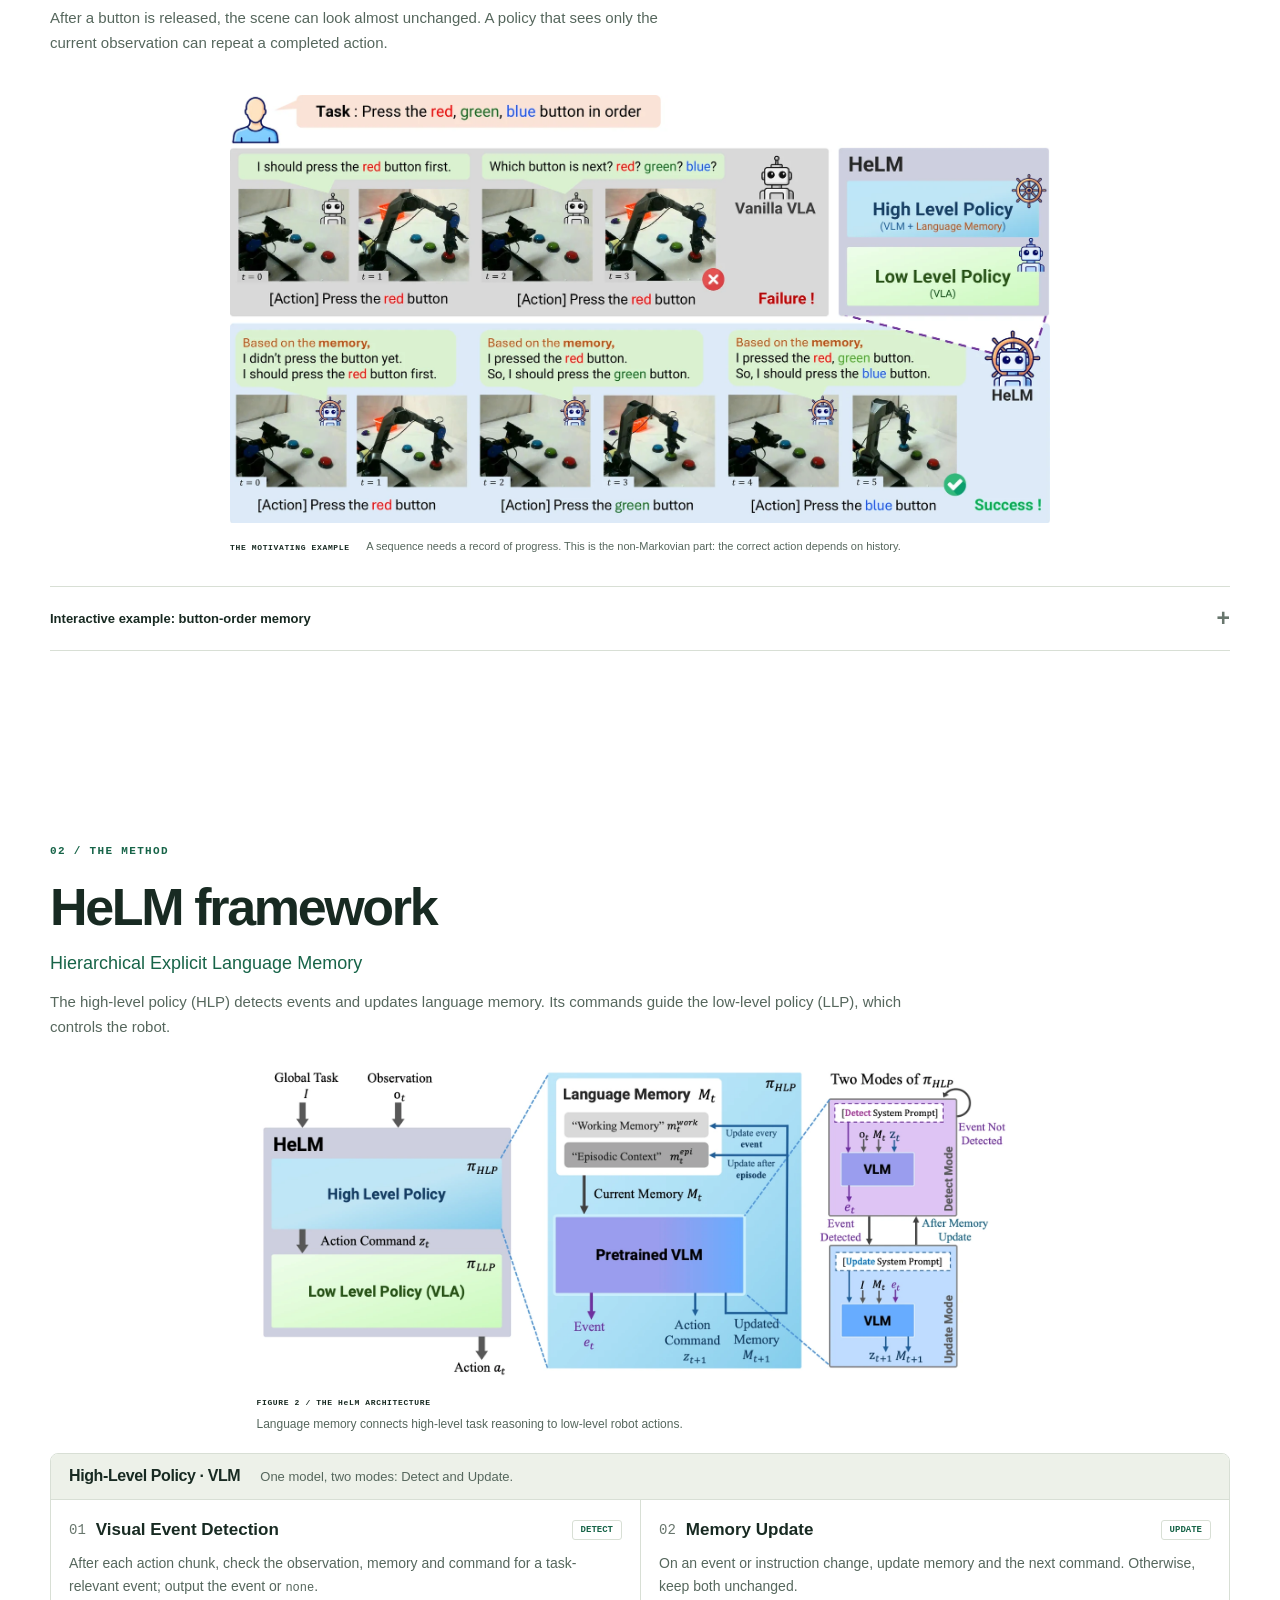
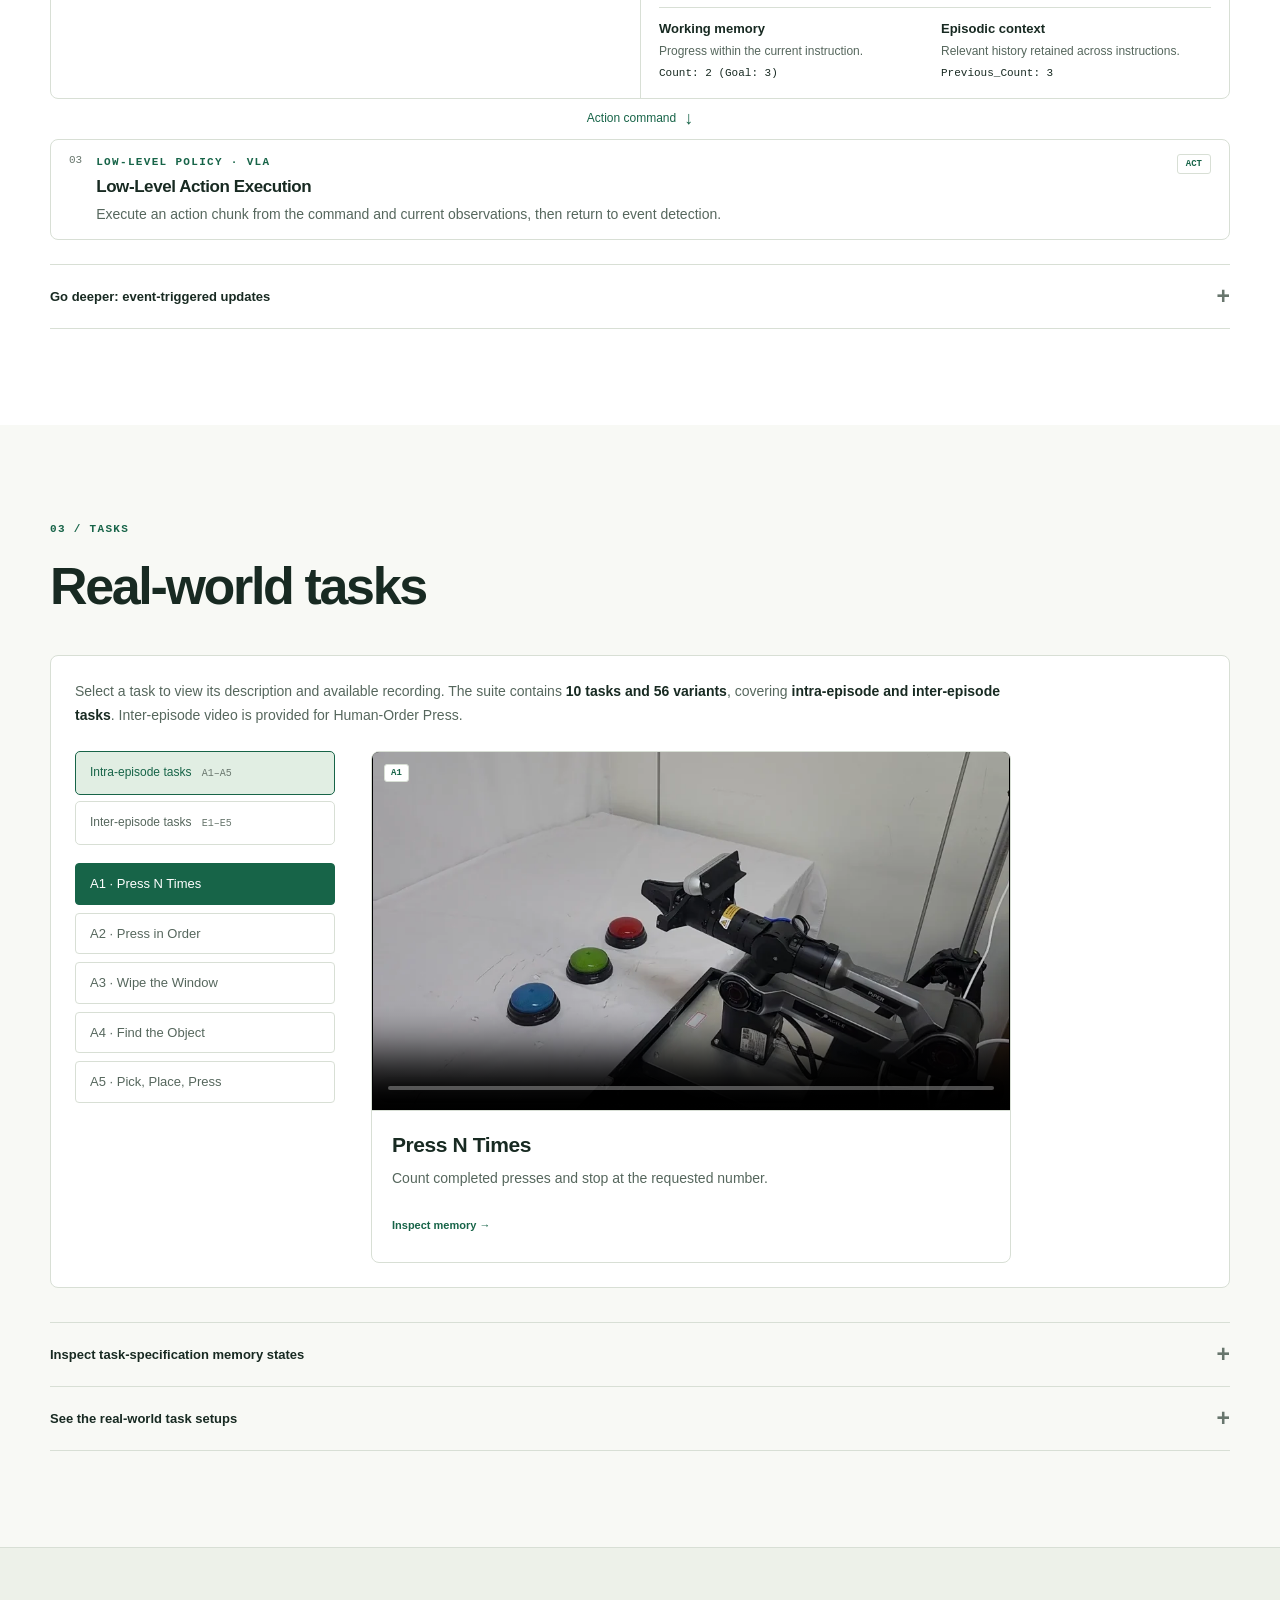
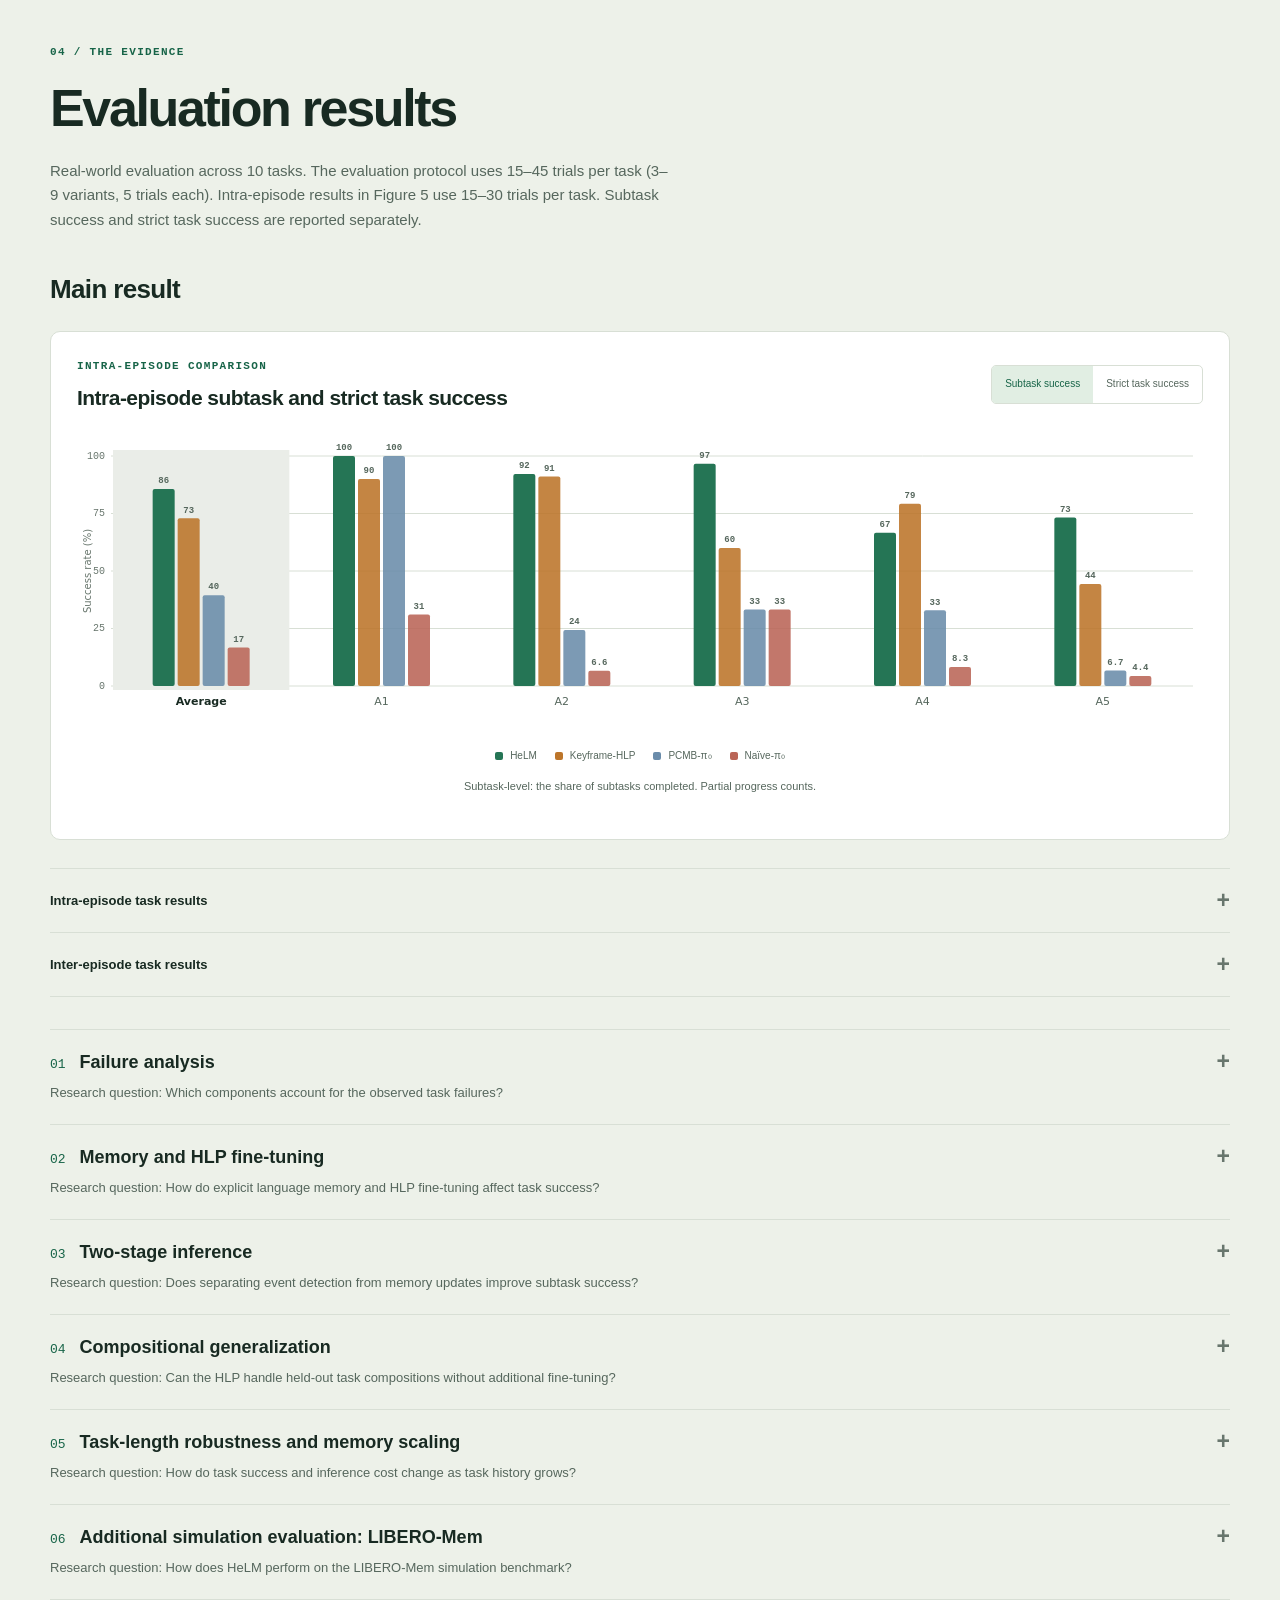
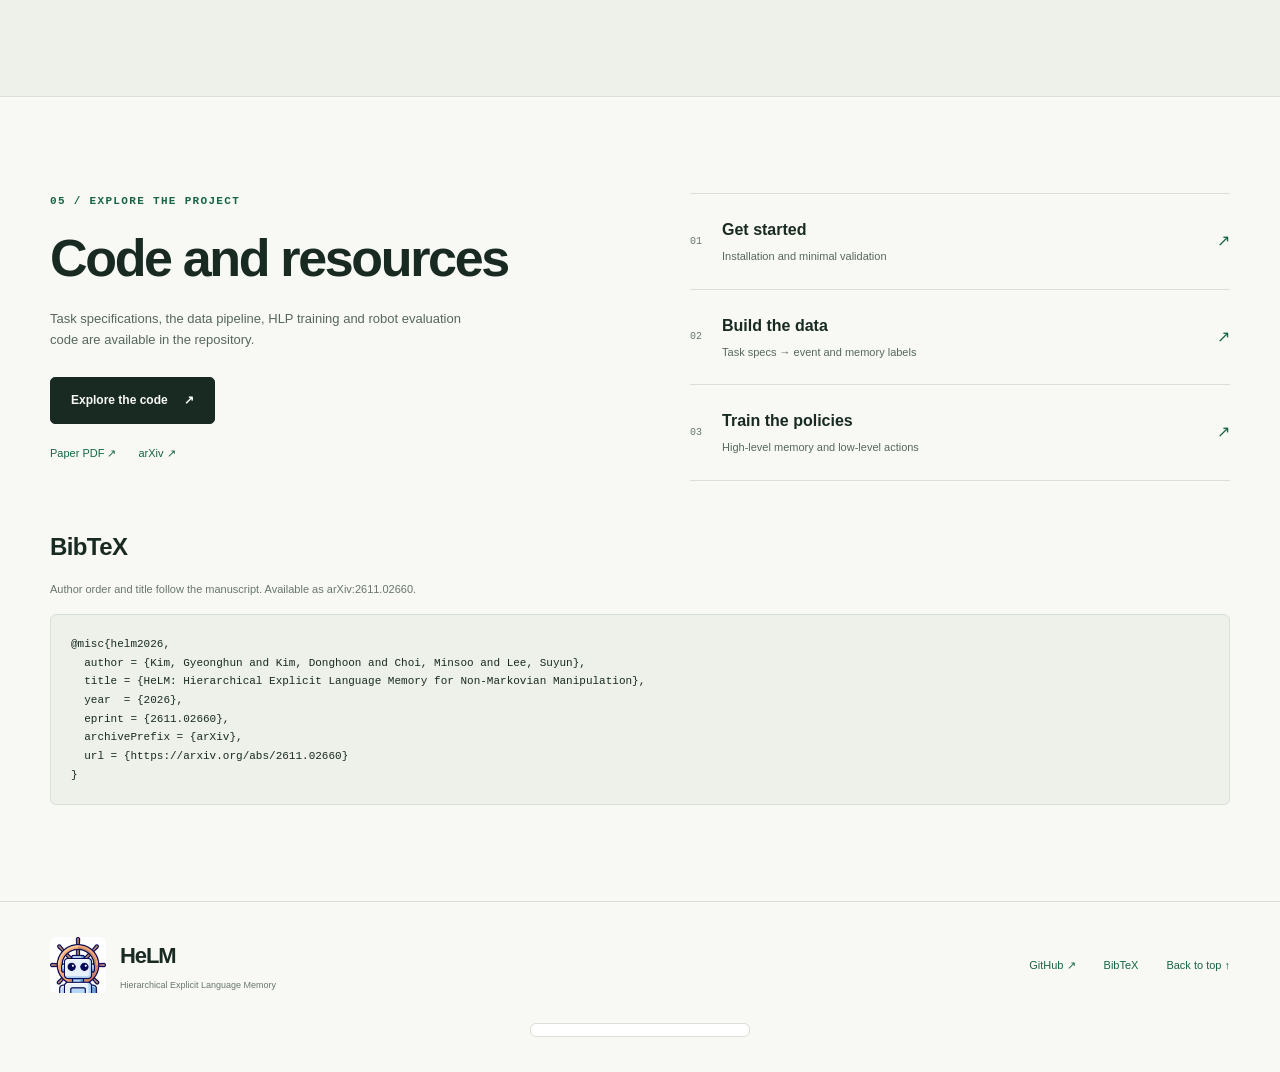
==== commit f67ab8a0: "Replace main demo with compressed project-page video" ====
--- a/docs/index.html
+++ b/docs/index.html
@@ -49,7 +49,7 @@
 </header>
 
 <section id="video" class="section featured-demo" aria-label="HeLM demo video">
-  <div class="wrap abstract-content"><div class="video-frame"><video controls preload="none" playsinline width="1280" height="720" poster="static/images/videos/helm_demo.webp?v=first-frame-20261104" aria-label="HeLM demo video"><source src="static/videos/helm_demo.mp4" type="video/mp4">Your browser does not support embedded video. <a href="static/videos/helm_demo.mp4">Download the demo video.</a></video></div></div>
+  <div class="wrap abstract-content"><div class="video-frame"><video controls preload="none" playsinline width="1920" height="1080" poster="static/images/videos/helm_demo.webp?v=projectpage-20261104" aria-label="HeLM demo video"><source src="static/videos/helm_demo.mp4?v=projectpage-20261104" type="video/mp4">Your browser does not support embedded video. <a href="static/videos/helm_demo.mp4?v=projectpage-20261104">Download the demo video.</a></video></div></div>
 </section>
 
 
